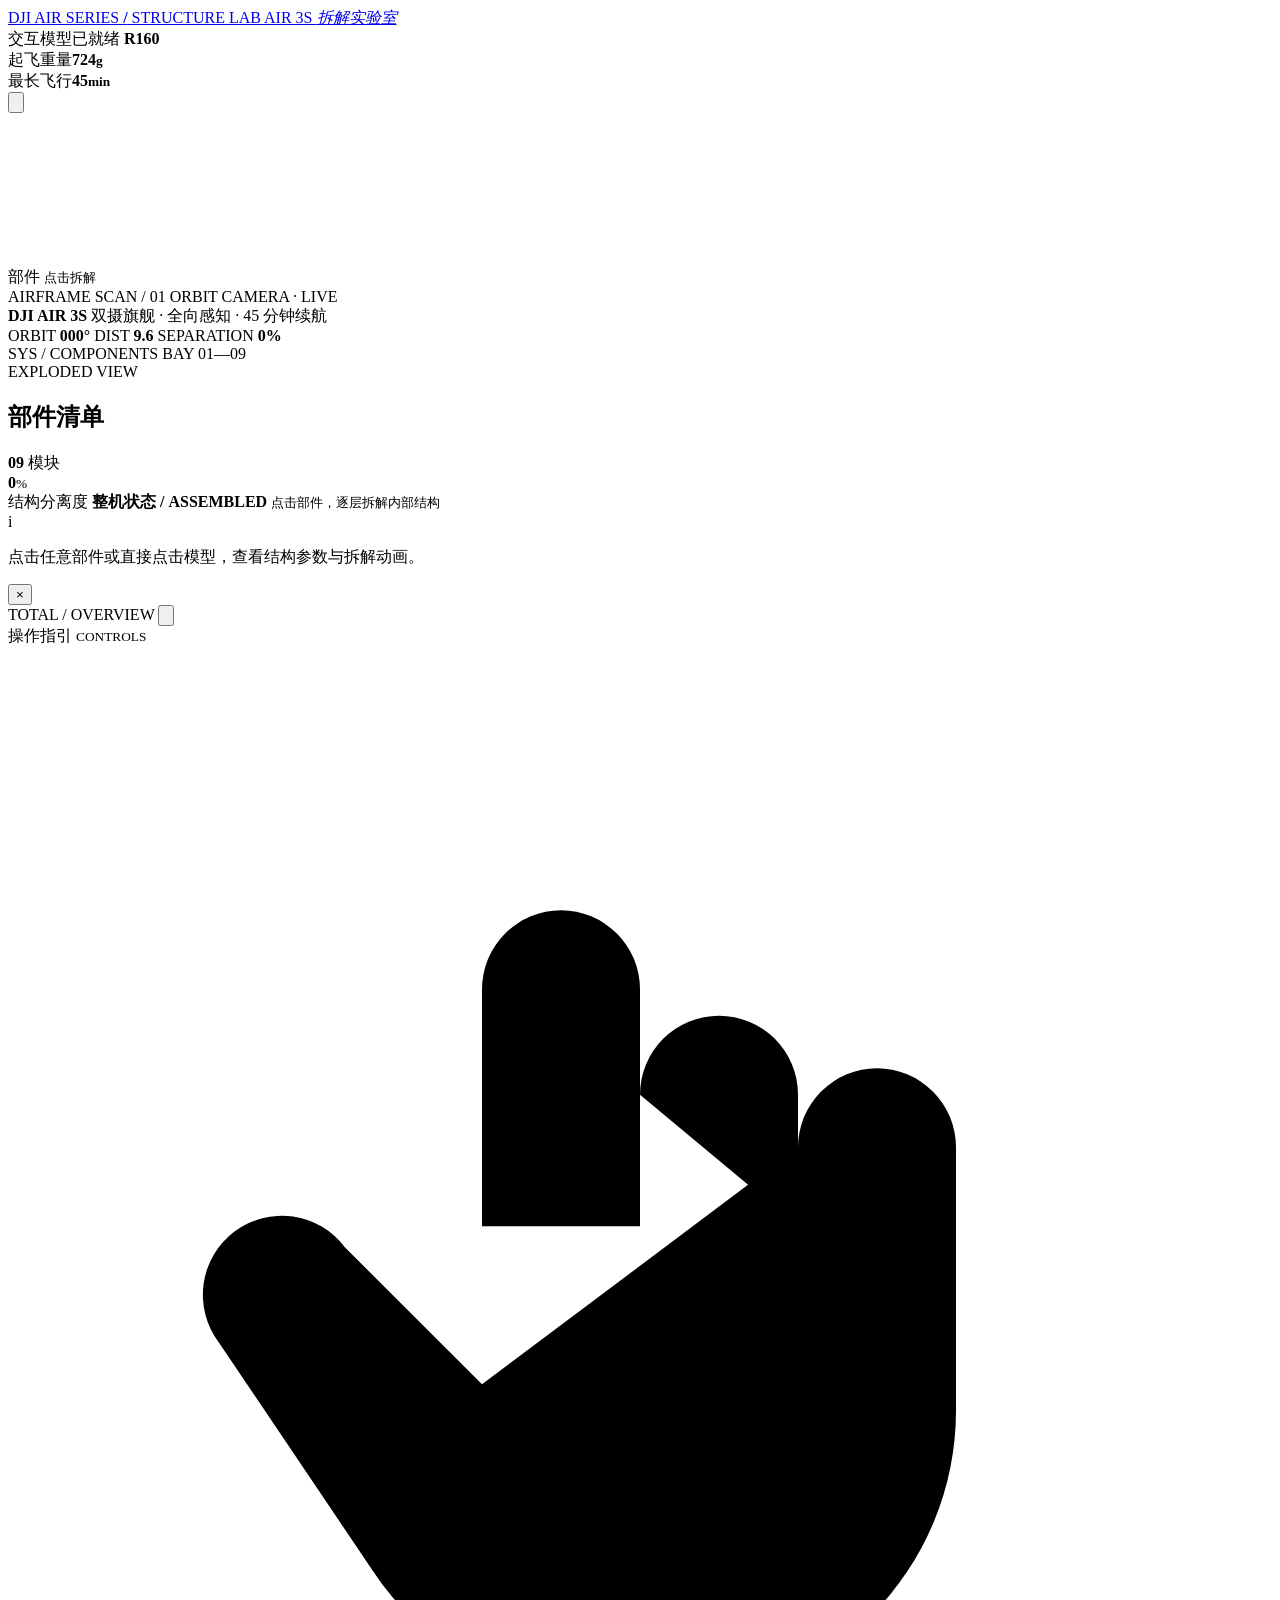
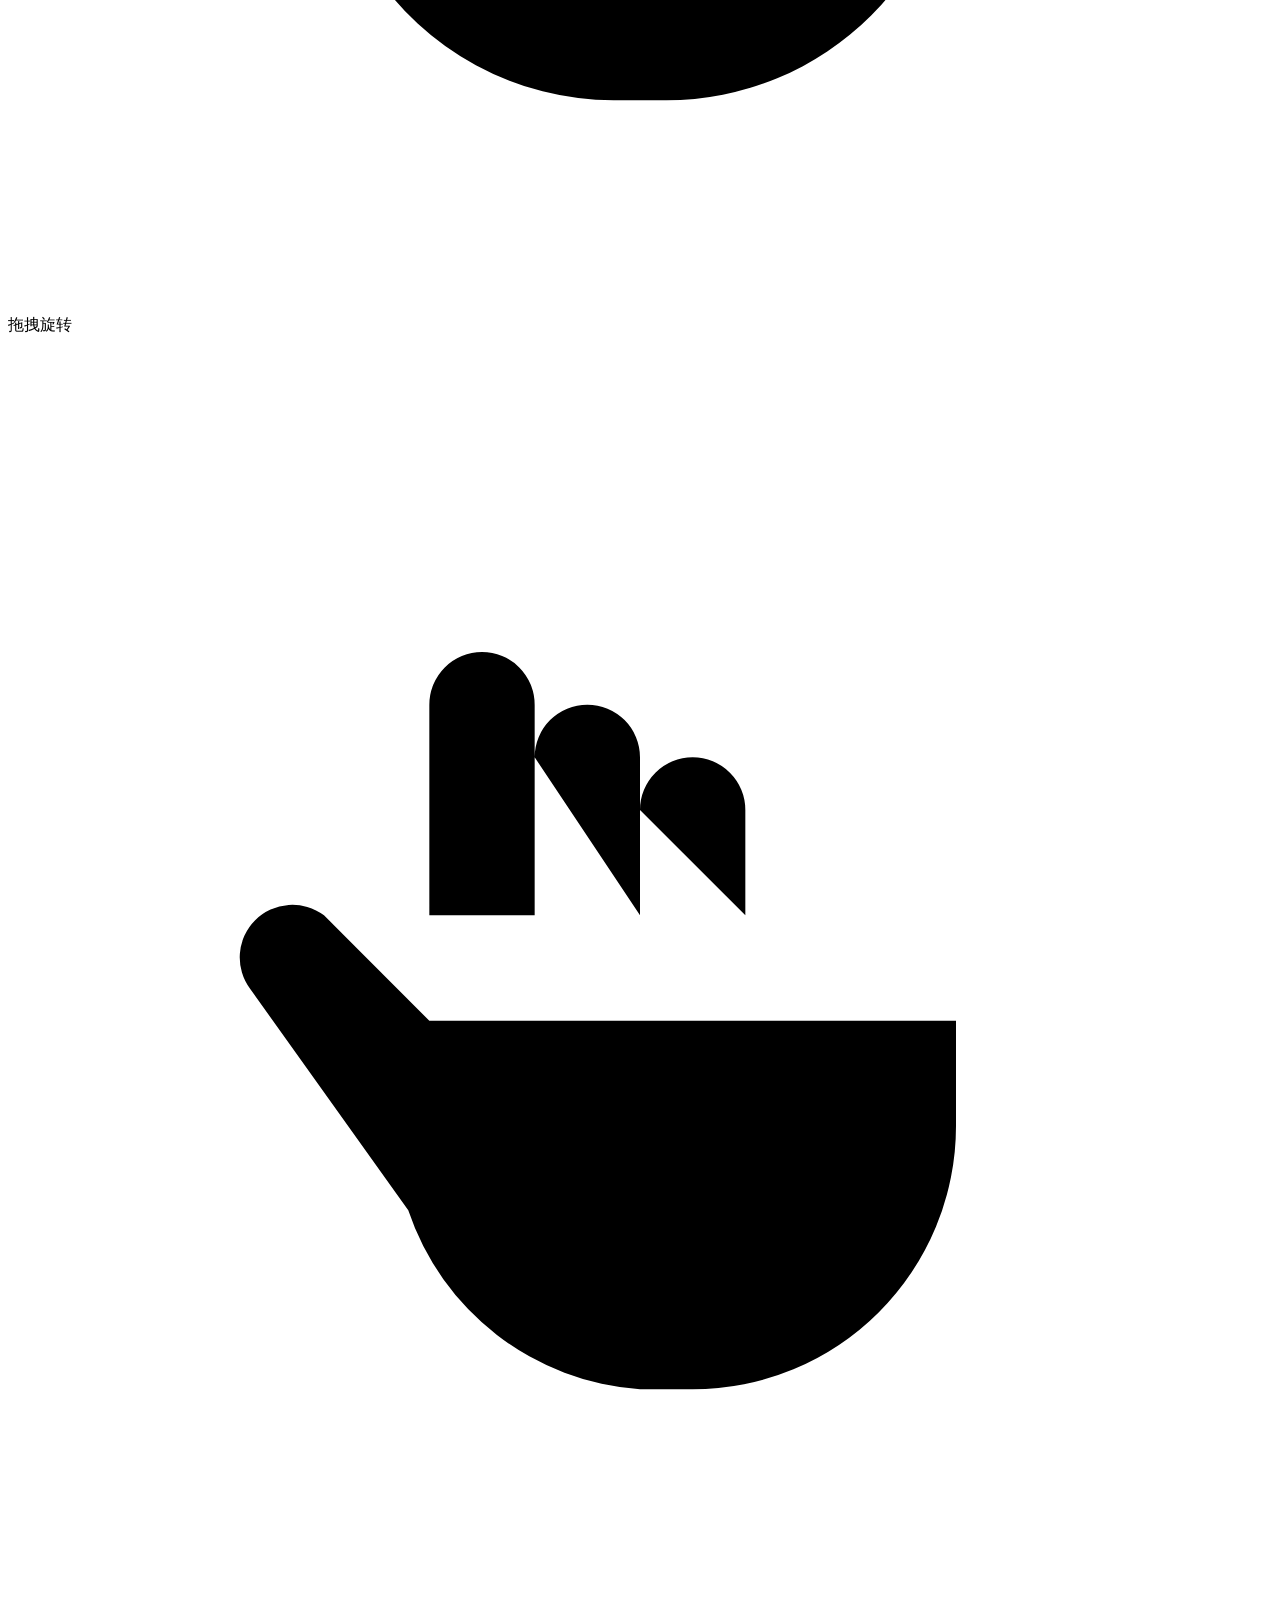
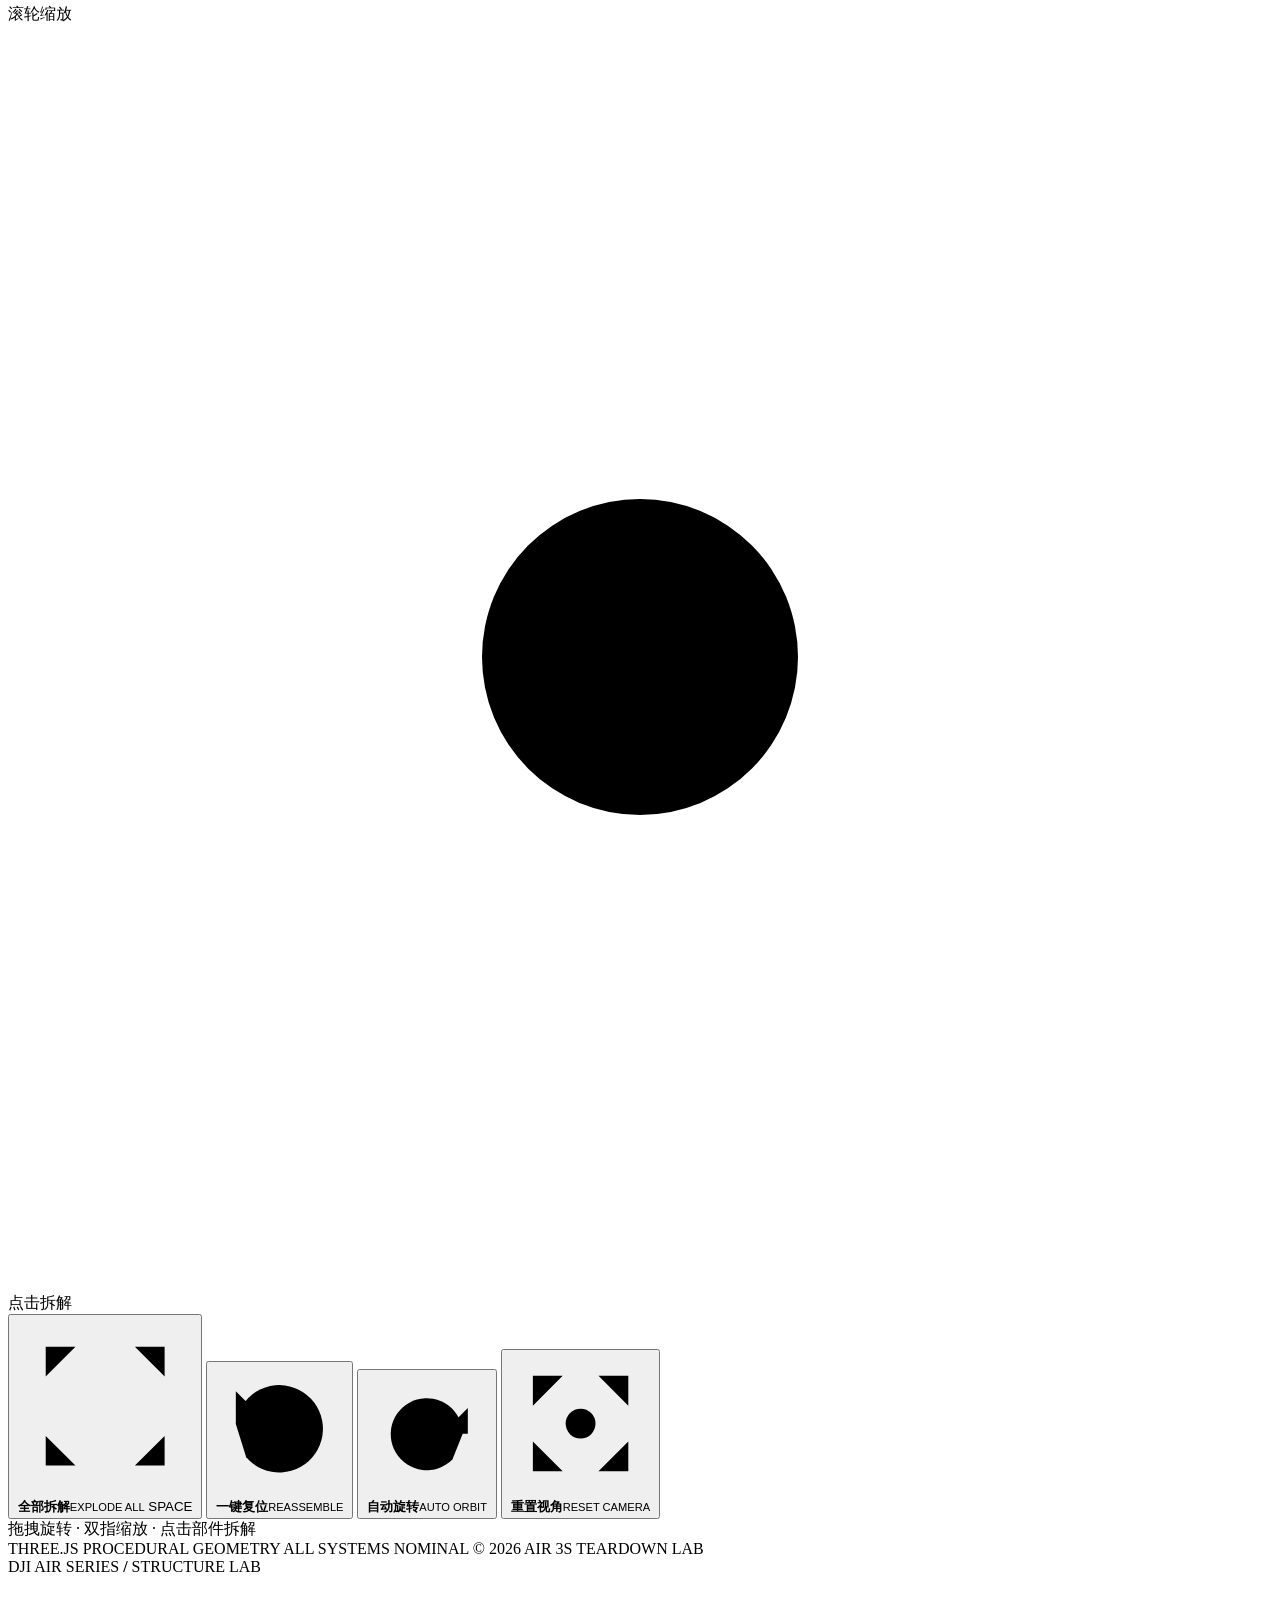
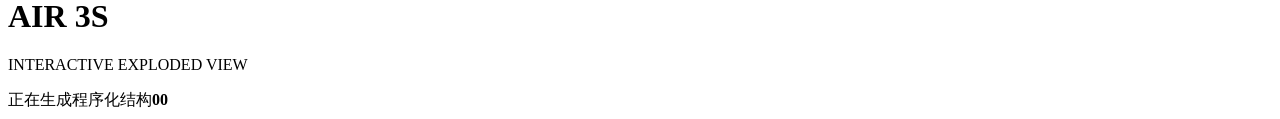
==== index.html @ e4a1490d "Add files via upload" ====
<!DOCTYPE html>
<html lang="zh-CN">
<head>
  <meta charset="UTF-8" />
  <meta name="viewport" content="width=device-width, initial-scale=1.0" />
  <meta name="theme-color" content="#04070b" />
  <meta name="description" content="DJI Air 3S 交互式 3D 结构拆解实验室 — 由 Three.js 与代码实时生成。" />
  <link rel="icon" href="data:image/svg+xml,%3Csvg xmlns='http://www.w3.org/2000/svg' viewBox='0 0 64 64'%3E%3Crect width='64' height='64' rx='14' fill='%23050a0e'/%3E%3Cg transform='skewX(-9) translate(12 12)'%3E%3Cpath d='M0 0h17v17L0 20Z' fill='%236fe7ff'/%3E%3Cpath d='M21 0h17v14L21 17Z' fill='%236fe7ff' opacity='.55'/%3E%3Cpath d='M0 24h17v14L0 40Z' fill='%236fe7ff' opacity='.55'/%3E%3Cpath d='M21 21h17v19H21Z' fill='%236fe7ff'/%3E%3C/g%3E%3C/svg%3E" />
  <title>DJI Air 3S — 3D 结构拆解实验室</title>
  <link rel="stylesheet" href="./styles.css" />
</head>
<body>
  <div class="ambient" aria-hidden="true">
    <div class="ambient-orb ambient-orb--cyan"></div>
    <div class="ambient-orb ambient-orb--amber"></div>
    <div class="ambient-grid"></div>
  </div>
  <div class="noise" aria-hidden="true"></div>
  <div class="vignette" aria-hidden="true"></div>

  <header class="topbar">
    <a class="brand" href="#" aria-label="DJI Air 3S 拆解实验室首页">
      <span class="brand-mark" aria-hidden="true">
        <i></i><i></i><i></i><i></i>
      </span>
      <span class="brand-copy">
        <span class="brand-kicker">DJI AIR SERIES <b>/</b> STRUCTURE LAB</span>
        <span class="brand-title">AIR 3S <em>拆解实验室</em></span>
      </span>
    </a>

    <div class="topbar-actions">
      <div class="system-readout">
        <span class="signal-bars" aria-hidden="true"><i></i><i></i><i></i><i></i></span>
        <span>交互模型已就绪</span>
        <b>R160</b>
      </div>
      <div class="top-spec"><span>起飞重量</span><b>724<small>g</small></b></div>
      <div class="top-spec"><span>最长飞行</span><b>45<small>min</small></b></div>
      <button class="icon-button mobile-only" id="inventoryToggle" type="button" aria-label="打开部件清单" aria-expanded="false">
        <svg viewBox="0 0 24 24" aria-hidden="true"><path d="M4 7h16M4 12h10M4 17h13"/></svg>
      </button>
    </div>
  </header>

  <main class="viewport" id="viewport">
    <div class="canvas-host" id="canvasHost" aria-label="DJI Air 3S 可交互三维模型"></div>
    <svg class="leader-layer" id="leaderLayer" aria-hidden="true"></svg>
    <div class="label-layer" id="labelLayer" aria-live="polite"></div>

    <div class="reticle" id="reticle" aria-hidden="true">
      <span class="reticle__ring"></span>
      <span class="reticle__ring reticle__ring--inner"></span>
      <i class="reticle__corner reticle__corner--tl"></i>
      <i class="reticle__corner reticle__corner--tr"></i>
      <i class="reticle__corner reticle__corner--bl"></i>
      <i class="reticle__corner reticle__corner--br"></i>
      <span class="reticle__core"></span>
    </div>

    <div class="hover-tag" id="hoverTag" aria-hidden="true">
      <span class="hover-tag__dot"></span>
      <span id="hoverTagName">部件</span>
      <small>点击拆解</small>
    </div>

    <div class="viewfinder" aria-hidden="true">
      <div class="vf-corner vf-corner--tl"></div>
      <div class="vf-corner vf-corner--tr"></div>
      <div class="vf-corner vf-corner--bl"></div>
      <div class="vf-corner vf-corner--br"></div>
      <div class="vf-axis vf-axis--x"></div>
      <div class="vf-axis vf-axis--y"></div>
      <div class="vf-center"><i></i></div>
      <span class="vf-label vf-label--top">AIRFRAME SCAN / 01</span>
      <span class="vf-label vf-label--bottom">ORBIT CAMERA · LIVE</span>
      <span class="vf-tick vf-tick--left"></span>
      <span class="vf-tick vf-tick--right"></span>
    </div>

    <div class="scene-caption">
      <span class="scene-caption__line"></span>
      <div>
        <b>DJI AIR 3S</b>
        <span>双摄旗舰 · 全向感知 · 45 分钟续航</span>
      </div>
    </div>

    <div class="telemetry" aria-hidden="true">
      <span>ORBIT <b id="orbitReadout">000°</b></span>
      <span>DIST <b id="zoomReadout">9.6</b></span>
      <span>SEPARATION <b id="separationReadout">0%</b></span>
    </div>
  </main>

  <aside class="glass-panel inventory-panel" id="inventoryPanel" aria-label="部件清单">
    <div class="panel-micro">
      <span>SYS / COMPONENTS</span>
      <span>BAY 01—09</span>
    </div>
    <div class="panel-heading">
      <div>
        <span class="eyebrow">EXPLODED VIEW</span>
        <h2>部件清单</h2>
      </div>
      <span class="count-chip"><b>09</b> 模块</span>
    </div>

    <div class="separation-meter">
      <div class="progress-ring" id="progressRing" style="--progress:0">
        <div class="progress-ring__inner">
          <b id="progressValue">0</b><small>%</small>
        </div>
      </div>
      <div class="separation-copy">
        <span>结构分离度</span>
        <b id="separationLabel">整机状态 / ASSEMBLED</b>
        <small>点击部件，逐层拆解内部结构</small>
      </div>
    </div>

    <div class="component-list" id="componentList" role="list"></div>

    <div class="panel-footnote">
      <span class="footnote-icon">i</span>
      <p>点击任意部件或直接点击模型，查看结构参数与拆解动画。</p>
    </div>
    <button class="icon-button panel-close mobile-only" id="inventoryClose" type="button" aria-label="关闭部件清单">×</button>
  </aside>

  <aside class="glass-panel detail-panel" id="detailPanel" aria-label="部件详情">
    <div class="detail-topline">
      <span id="detailIndex">TOTAL / OVERVIEW</span>
      <button class="icon-button" id="detailClose" type="button" aria-label="返回整机概览">
        <svg viewBox="0 0 24 24" aria-hidden="true"><path d="M6 6l12 12M18 6L6 18"/></svg>
      </button>
    </div>
    <div class="detail-content" id="detailContent"></div>
    <div class="detail-scanline" aria-hidden="true"></div>
  </aside>

  <section class="gesture-guide" aria-label="操作指引">
    <div class="gesture-guide__title">
      <span class="status-dot"></span>
      操作指引 <small>CONTROLS</small>
    </div>
    <div class="gesture-guide__row">
      <span class="gesture">
        <svg viewBox="0 0 24 24" aria-hidden="true"><path d="M9 11V6.5a1.5 1.5 0 013 0V11m0-2.5a1.5 1.5 0 013 0V11m0-1.5a1.5 1.5 0 013 0v5A5.5 5.5 0 0112.5 20h-1a5.5 5.5 0 01-4.6-2.5L4 13.2a1.5 1.5 0 012.4-1.8L9 14"/></svg>
        拖拽旋转
      </span>
      <span class="gesture">
        <svg viewBox="0 0 24 24" aria-hidden="true"><path d="M8 11V7a1 1 0 012 0v4m0-3a1 1 0 012 0v3m0-2a1 1 0 012 0v2m-6 2l-2-2a1 1 0 00-1.4 1.4l3 4.2A5 5 0 0012 20h1a5 5 0 005-5v-2"/></svg>
        滚轮缩放
      </span>
      <span class="gesture">
        <svg viewBox="0 0 24 24" aria-hidden="true"><circle cx="12" cy="12" r="3"/><path d="M12 3v3M12 18v3M3 12h3M18 12h3"/></svg>
        点击拆解
      </span>
    </div>
  </section>

  <div class="control-dock" role="toolbar" aria-label="三维模型控制">
    <button class="dock-button dock-button--primary" id="explodeAllBtn" type="button">
      <span class="dock-icon">
        <svg viewBox="0 0 24 24" aria-hidden="true"><path d="M8 4H4v4M16 4h4v4M8 20H4v-4M16 20h4v-4"/><path d="M9.5 9.5L5.5 5.5m13 0l-4 4m0 9l4 4m-13 0l4-4"/></svg>
      </span>
      <span class="dock-copy"><b>全部拆解</b><small>EXPLODE ALL</small></span>
      <span class="dock-key">SPACE</span>
    </button>
    <span class="dock-separator" aria-hidden="true"></span>
    <button class="dock-button" id="resetBtn" type="button">
      <span class="dock-icon">
        <svg viewBox="0 0 24 24" aria-hidden="true"><path d="M4 11a8 8 0 111.9 6.1"/><path d="M4 5v6h6"/></svg>
      </span>
      <span class="dock-copy"><b>一键复位</b><small>REASSEMBLE</small></span>
    </button>
    <button class="dock-button is-active" id="autoRotateBtn" type="button" aria-pressed="true">
      <span class="dock-icon">
        <svg viewBox="0 0 24 24" aria-hidden="true"><path d="M20 7v5h-5"/><path d="M19 12a7 7 0 10-2 5"/></svg>
      </span>
      <span class="dock-copy"><b>自动旋转</b><small>AUTO ORBIT</small></span>
      <span class="status-led" aria-hidden="true"></span>
    </button>
    <button class="dock-button" id="viewResetBtn" type="button">
      <span class="dock-icon">
        <svg viewBox="0 0 24 24" aria-hidden="true"><path d="M4 9V4h5M20 9V4h-5M4 15v5h5M20 15v5h-5"/><circle cx="12" cy="12" r="2.5"/></svg>
      </span>
      <span class="dock-copy"><b>重置视角</b><small>RESET CAMERA</small></span>
    </button>
  </div>

  <div class="touch-hint" aria-hidden="true">
    <span></span>拖拽旋转 · 双指缩放 · 点击部件拆解
  </div>

  <footer class="statusbar" aria-hidden="true">
    <span>THREE.JS PROCEDURAL GEOMETRY</span>
    <span class="statusbar__center"><i></i> ALL SYSTEMS NOMINAL</span>
    <span>© 2026 AIR 3S TEARDOWN LAB</span>
  </footer>

  <div class="intro" id="intro" aria-label="加载中">
    <div class="intro-grid" aria-hidden="true"></div>
    <div class="intro-core">
      <div class="intro-mark" aria-hidden="true"><i></i><i></i><i></i><i></i></div>
      <span class="intro-kicker">DJI AIR SERIES <b>/</b> STRUCTURE LAB</span>
      <h1>AIR 3S</h1>
      <p>INTERACTIVE EXPLODED VIEW</p>
      <div class="intro-track"><span id="introBar"></span></div>
      <div class="intro-meta"><span id="introStatus">正在生成程序化结构</span><b id="introPercent">00</b></div>
    </div>
    <div class="intro-corner intro-corner--tl"></div>
    <div class="intro-corner intro-corner--tr"></div>
    <div class="intro-corner intro-corner--bl"></div>
    <div class="intro-corner intro-corner--br"></div>
  </div>

  <noscript>
    <div class="noscript">请启用 JavaScript 以查看 DJI Air 3S 三维拆解实验室。</div>
  </noscript>

  <script src="./vendor/three.min.js"></script>
  <script src="./app.js"></script>
</body>
</html>
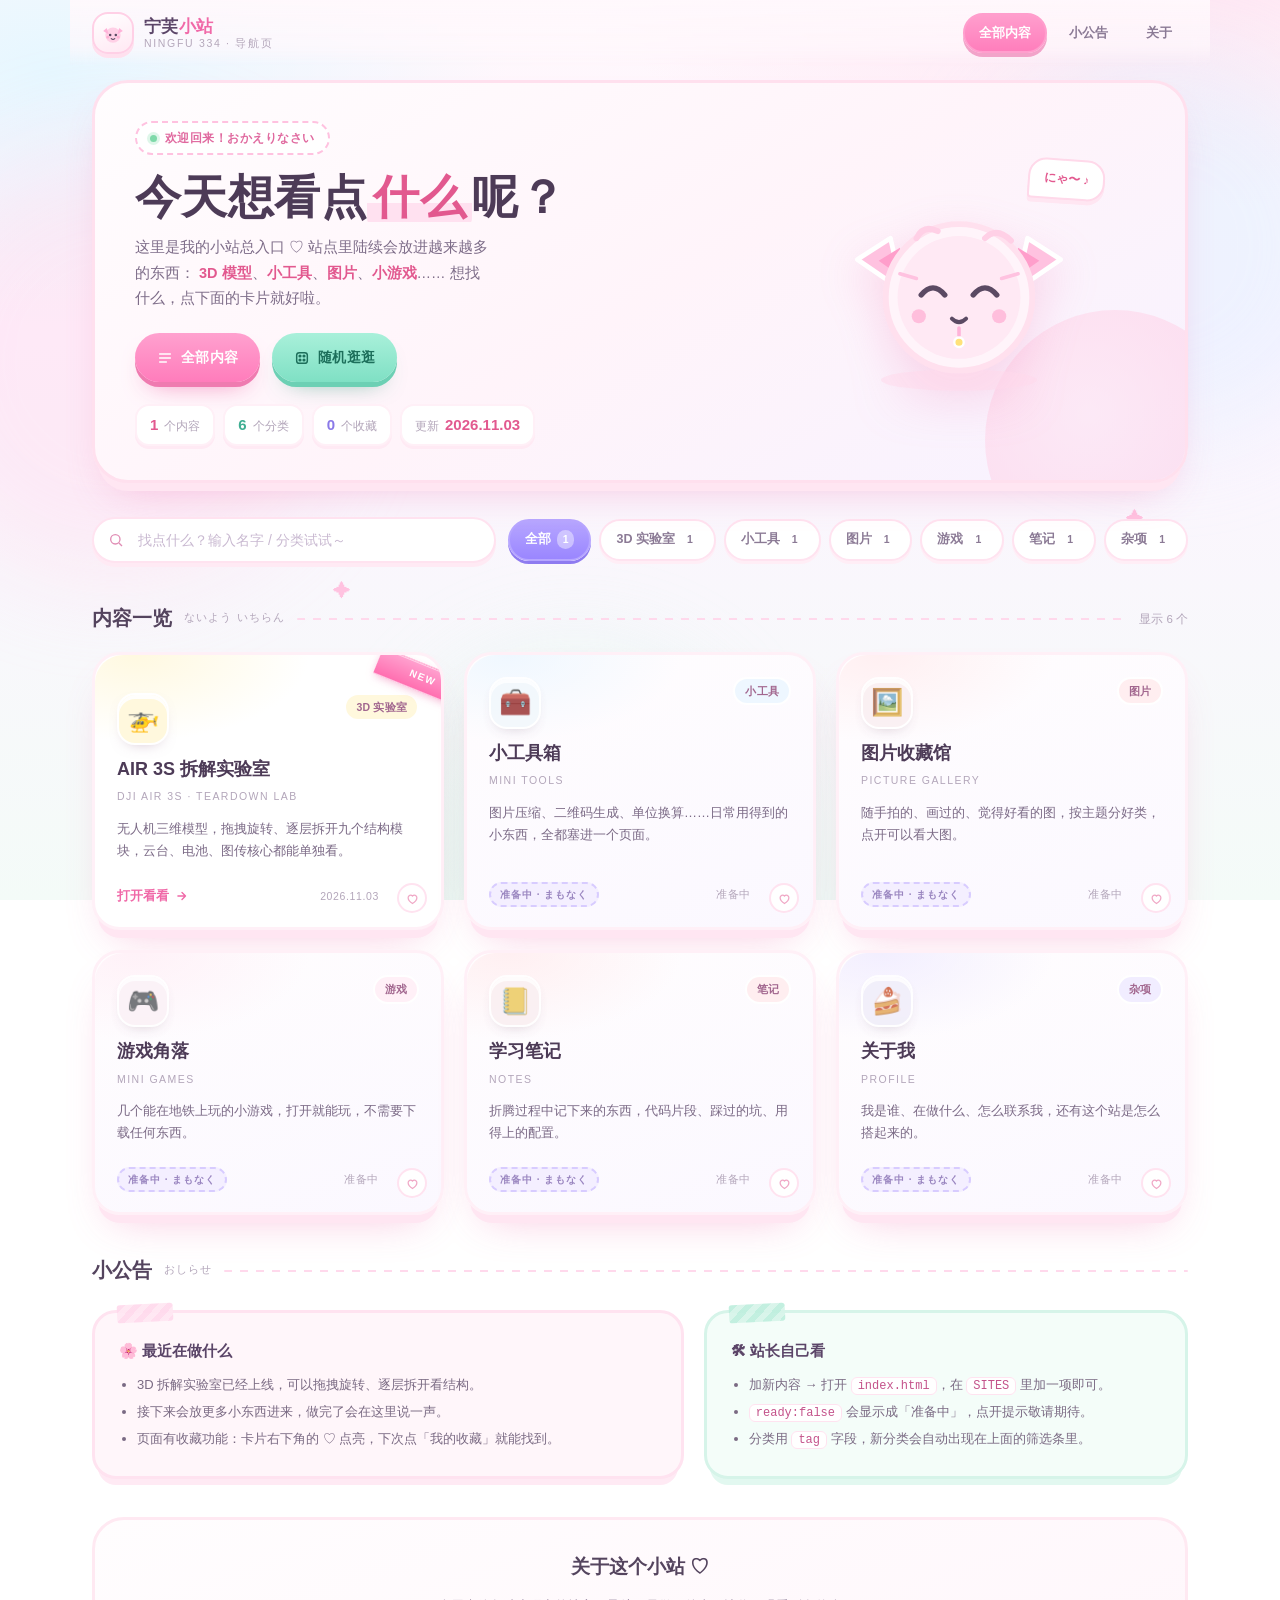
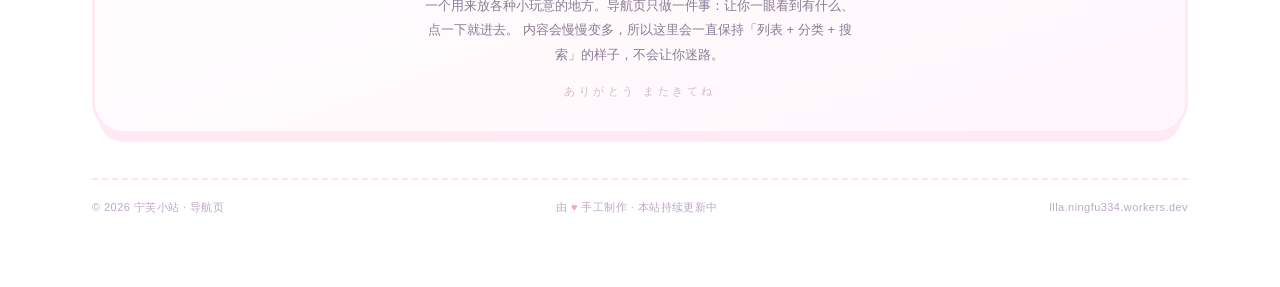
==== commit 07c06f05: "Add files via upload" ====
--- a/index.html
+++ b/index.html
@@ -1,226 +1,881 @@
 <!DOCTYPE html>
 <html lang="zh-CN">
 <head>
-  <meta charset="UTF-8" />
-  <meta name="viewport" content="width=device-width, initial-scale=1.0" />
-  <meta name="theme-color" content="#04070b" />
-  <meta name="description" content="DJI Air 3S 交互式 3D 结构拆解实验室 — 由 Three.js 与代码实时生成。" />
-  <link rel="icon" href="data:image/svg+xml,%3Csvg xmlns='http://www.w3.org/2000/svg' viewBox='0 0 64 64'%3E%3Crect width='64' height='64' rx='14' fill='%23050a0e'/%3E%3Cg transform='skewX(-9) translate(12 12)'%3E%3Cpath d='M0 0h17v17L0 20Z' fill='%236fe7ff'/%3E%3Cpath d='M21 0h17v14L21 17Z' fill='%236fe7ff' opacity='.55'/%3E%3Cpath d='M0 24h17v14L0 40Z' fill='%236fe7ff' opacity='.55'/%3E%3Cpath d='M21 21h17v19H21Z' fill='%236fe7ff'/%3E%3C/g%3E%3C/svg%3E" />
-  <title>DJI Air 3S — 3D 结构拆解实验室</title>
-  <link rel="stylesheet" href="./styles.css" />
+<meta charset="UTF-8" />
+<meta name="viewport" content="width=device-width, initial-scale=1.0" />
+<meta name="theme-color" content="#fff4f9" />
+<meta name="description" content="宁芙小站 · 导航页 — 这里放着站里所有好玩的东西，点一下就能进去。" />
+<link rel="icon" href="data:image/svg+xml,%3Csvg xmlns='http://www.w3.org/2000/svg' viewBox='0 0 64 64'%3E%3Crect width='64' height='64' rx='16' fill='%23fff0f7'/%3E%3Ccircle cx='32' cy='36' r='16' fill='%23ffd0e6'/%3E%3Cpath d='M18 22l4 12-10-6z' fill='%23ffb3d9'/%3E%3Cpath d='M46 22l-4 12 10-6z' fill='%23ffb3d9'/%3E%3Ccircle cx='26' cy='36' r='2.6' fill='%235b4a63'/%3E%3Ccircle cx='38' cy='36' r='2.6' fill='%235b4a63'/%3E%3Cpath d='M28 43q4 3 8 0' stroke='%235b4a63' stroke-width='2' fill='none' stroke-linecap='round'/%3E%3Ccircle cx='20' cy='41' r='3' fill='%23ff9ecb' opacity='.7'/%3E%3Ccircle cx='44' cy='41' r='3' fill='%23ff9ecb' opacity='.7'/%3E%3C/svg%3E" />
+<title>宁芙小站 · 导航页 ♡</title>
+<style>
+/* =========================================================
+   宁芙小站 · 导航页
+   日系动漫可爱风（pastel sakura）
+   ========================================================= */
+:root{
+  --pink:#ff8ec4;
+  --pink-deep:#f069a8;
+  --pink-soft:#ffd0e6;
+  --pink-pale:#fff0f7;
+  --mint:#7fe0c4;
+  --mint-pale:#e8fbf5;
+  --lav:#b9a8ff;
+  --lav-pale:#f1edff;
+  --lemon:#ffe27a;
+  --lemon-pale:#fff8dd;
+  --sky:#a9d8ff;
+  --sky-pale:#eaf5ff;
+  --cream:#fffaf4;
+  --ink:#54445e;
+  --ink-soft:#8b7a95;
+  --ink-faint:#b3a6ba;
+  --white:#fff;
+  --line:#ffe3f0;
+  --radius:28px;
+  --round:"M PLUS Rounded 1c","Hiragino Maru Gothic ProN","Yu Gothic UI","Meiryo","PingFang SC","Microsoft YaHei UI",sans-serif;
+  --pop:"Comic Sans MS","Yu Gothic UI","Meiryo","PingFang SC",sans-serif;
+  --ease:cubic-bezier(.34,1.56,.64,1);
+  --shadow-card:0 14px 0 -6px #ffe6f2,0 22px 44px -22px rgba(240,105,168,.45);
+}
+*,*::before,*::after{box-sizing:border-box}
+html{scroll-behavior:smooth;-webkit-text-size-adjust:100%}
+body{
+  margin:0;min-height:100dvh;color:var(--ink);font-family:var(--round);font-size:15px;line-height:1.75;
+  background:
+    radial-gradient(900px 460px at 88% -8%,#ffe1f0 0%,transparent 62%),
+    radial-gradient(760px 420px at 4% 8%,#e6f7ff 0%,transparent 60%),
+    radial-gradient(820px 520px at 50% 108%,#e8fbf5 0%,transparent 64%),
+    linear-gradient(180deg,#fff8fc 0%,#fdf4ff 38%,#f4fbf8 100%);
+  background-attachment:fixed;
+  overflow-x:hidden;
+}
+a{color:inherit;text-decoration:none}
+button{font:inherit;color:inherit;cursor:pointer}
+::selection{background:#ffd0e6;color:#7a3f61}
+
+/* ---------- 装饰层 ---------- */
+.deco{position:fixed;inset:0;pointer-events:none;z-index:0;overflow:hidden}
+.blob{position:absolute;border-radius:50%;filter:blur(50px);opacity:.42}
+.blob--1{width:34vw;height:34vw;left:-8vw;top:16vh;background:#ffd9ec}
+.blob--2{width:30vw;height:30vw;right:-6vw;top:6vh;background:#d9efff}
+.blob--3{width:26vw;height:26vw;left:32vw;bottom:-10vh;background:#d9f7ec}
+.petal{
+  position:absolute;top:-8vh;width:16px;height:16px;
+  background:linear-gradient(140deg,#ffd0e6,#ffa8d2);
+  border-radius:52% 4% 52% 4%;
+  opacity:.85;
+  animation:fall linear infinite;
+  box-shadow:0 0 8px rgba(255,168,210,.5);
+}
+@keyframes fall{
+  0%{transform:translate3d(0,-10vh,0) rotate(0deg)}
+  100%{transform:translate3d(6vw,112vh,0) rotate(420deg)}
+}
+.sparkle{position:absolute;color:#ffc2e0;font-size:18px;animation:twinkle 3.4s ease-in-out infinite}
+@keyframes twinkle{0%,100%{opacity:.25;transform:scale(.8)}50%{opacity:1;transform:scale(1.15)}}
+
+/* ---------- 布局 ---------- */
+.wrap{position:relative;z-index:2;max-width:1140px;margin:0 auto;padding:0 22px 70px}
+
+/* ---------- 顶栏 ---------- */
+.nav{
+  position:sticky;top:0;z-index:30;display:flex;align-items:center;gap:14px;justify-content:space-between;
+  padding:12px 22px;margin:0 -22px 8px;
+  background:linear-gradient(180deg,rgba(255,248,252,.94),rgba(255,248,252,.68) 70%,rgba(255,248,252,0));
+  backdrop-filter:blur(10px);
+}
+.brand{display:flex;align-items:center;gap:10px;min-width:0}
+.brand-avatar{
+  width:42px;height:42px;border-radius:16px;display:grid;place-items:center;flex:none;
+  background:linear-gradient(160deg,#fff,#ffe8f3);
+  border:2px solid #ffd0e6;box-shadow:0 4px 0 #ffe0ee;
+}
+.brand-avatar svg{width:28px;height:28px}
+.brand-text{display:flex;flex-direction:column;line-height:1.15;min-width:0}
+.brand-name{font-family:var(--pop);font-weight:800;font-size:17px;letter-spacing:.02em;color:#5b4568;white-space:nowrap}
+.brand-name b{color:var(--pink-deep)}
+.brand-sub{font-size:10.5px;color:var(--ink-faint);letter-spacing:.16em;white-space:nowrap}
+
+.nav-links{display:flex;align-items:center;gap:6px}
+.nav-link{
+  padding:7px 14px;border-radius:999px;border:2px solid transparent;
+  font-family:var(--pop);font-weight:700;font-size:13px;color:#8b7a95;transition:.22s var(--ease);
+}
+.nav-link:hover{color:var(--pink-deep);background:#fff;border-color:#ffe3f0;transform:translateY(-1px)}
+.nav-link.is-on{color:#fff;background:linear-gradient(180deg,#ff9ecd,#ff7ebc);border-color:#ff9ecd;box-shadow:0 4px 0 #f2a3c9}
+
+/* ---------- 主视觉 ---------- */
+.hero{
+  position:relative;margin-top:14px;padding:38px 40px 34px;border-radius:36px;
+  background:linear-gradient(150deg,#fffdfe,#fff4fa 52%,#f7f2ff);
+  border:3px solid #ffe0ee;box-shadow:var(--shadow-card);
+  display:grid;grid-template-columns:1.25fr .75fr;gap:20px;align-items:center;overflow:hidden;
+}
+.hero::after{
+  content:"";position:absolute;right:-60px;bottom:-90px;width:260px;height:260px;border-radius:50%;z-index:0;
+  background:radial-gradient(circle at 40% 40%,#ffe1f0,#ffd0e6 60%,transparent 72%);opacity:.55;
+}
+.hero > *{position:relative;z-index:1}
+.hero-tag{
+  display:inline-flex;align-items:center;gap:8px;padding:5px 13px;border-radius:999px;
+  background:#fff;border:2px dashed #ffc2e0;color:#e0699f;
+  font-family:var(--pop);font-weight:700;font-size:11.5px;letter-spacing:.04em;
+}
+.hero-tag i{width:7px;height:7px;border-radius:50%;background:#7ed9a9;box-shadow:0 0 0 3px rgba(126,217,169,.25);animation:breath 2.4s ease-in-out infinite}
+@keyframes breath{50%{transform:scale(.7);opacity:.6}}
+.hero h1{
+  margin:14px 0 10px;font-family:var(--pop);font-weight:800;font-size:clamp(30px,4.6vw,46px);line-height:1.22;letter-spacing:.01em;
+  color:#4d3b57;
+}
+.hero h1 .hl{
+  position:relative;display:inline-block;padding:0 6px;color:#e2598f;
+  background-image:linear-gradient(0deg,#ffe1f0,#ffe1f0);
+  background-repeat:no-repeat;background-size:100% 34%;background-position:0 92%;
+  border-radius:6px;
+}
+.hero-lead{margin:0;color:#7e6d89;font-size:14.5px;max-width:44ch}
+.hero-lead b{color:#e2598f}
+.hero-actions{display:flex;flex-wrap:wrap;gap:12px;margin-top:22px}
+.btn{
+  display:inline-flex;align-items:center;gap:8px;padding:12px 22px;border-radius:999px;border:0;
+  font-family:var(--pop);font-weight:800;font-size:14px;letter-spacing:.02em;
+  transition:transform .2s var(--ease),box-shadow .2s,filter .2s;
+}
+.btn--pink{
+  color:#fff;background:linear-gradient(180deg,#ffa1cf,#ff7cbb);
+  box-shadow:0 5px 0 #ef7bb0,0 14px 26px -14px rgba(240,105,168,.9);
+}
+.btn--pink:hover{transform:translateY(-2px);box-shadow:0 7px 0 #ef7bb0,0 18px 30px -14px rgba(240,105,168,.9);filter:saturate(1.08)}
+.btn--ghost{
+  color:#8b6b86;background:#fff;border:2px solid #ffd9ea;box-shadow:0 4px 0 #ffe6f2;
+}
+.btn--ghost:hover{transform:translateY(-2px);color:var(--pink-deep);border-color:#ffc2e0}
+.btn--mint{
+  color:#1d6f5b;background:linear-gradient(180deg,#a9f0da,#7fe0c4);box-shadow:0 5px 0 #6cd0b4,0 14px 24px -16px rgba(45,150,120,.8);
+}
+.btn--mint:hover{transform:translateY(-2px)}
+
+.hero-stats{display:flex;flex-wrap:wrap;gap:8px;margin-top:22px}
+.stat{
+  display:inline-flex;align-items:baseline;gap:6px;padding:6px 13px;border-radius:14px;
+  background:#fff;border:2px solid #fff0f7;box-shadow:0 3px 0 #ffeaf4;
+  font-size:11.5px;color:var(--ink-faint);
+}
+.stat b{font-family:var(--pop);font-size:15px;color:#e2598f;font-weight:800}
+.stat--mint b{color:#3fae92}
+.stat--lav b{color:#8a79e8}
+
+/* 吉祥物 */
+.mascot{position:relative;display:grid;place-items:center;justify-self:center;z-index:1}
+.mascot svg{width:min(260px,38vw);height:auto;filter:drop-shadow(0 16px 22px rgba(240,105,168,.22));animation:bob 3.6s ease-in-out infinite}
+@keyframes bob{50%{transform:translateY(-9px) rotate(1.2deg)}}
+.mascot-bubble{
+  position:absolute;top:-6px;right:-16px;padding:8px 14px;border-radius:18px 18px 18px 4px;
+  background:#fff;border:2px solid #ffd9ea;box-shadow:0 4px 0 #ffe6f2;
+  font-family:var(--pop);font-weight:800;font-size:12px;color:#e2598f;white-space:nowrap;
+  transform:rotate(4deg);
+}
+
+/* ---------- 工具条：搜索 + 分类 ---------- */
+.toolbar{margin-top:34px;display:flex;flex-wrap:wrap;gap:12px;align-items:center;justify-content:space-between}
+.search{
+  position:relative;flex:1 1 280px;max-width:420px;
+}
+.search input{
+  width:100%;padding:13px 18px 13px 44px;border-radius:999px;border:2px solid #ffe3f0;background:#fff;
+  font-family:var(--round);font-size:14px;color:var(--ink);outline:none;
+  box-shadow:0 4px 0 #ffeaf4;transition:.22s;
+}
+.search input::placeholder{color:#c9b9d1}
+.search input::-webkit-search-cancel-button{display:none}
+.search input:focus{border-color:#ffb3d9;box-shadow:0 4px 0 #ffd9ec,0 0 0 4px rgba(255,179,217,.22)}
+.search svg{position:absolute;left:16px;top:50%;transform:translateY(-50%);width:16px;height:16px;stroke:#e08cb4;fill:none;stroke-width:2}
+.search-clear{
+  position:absolute;right:10px;top:50%;transform:translateY(-50%);width:22px;height:22px;border-radius:50%;
+  border:0;background:#ffe6f2;color:#d17fa8;font-size:13px;line-height:1;display:none;place-items:center;
+}
+.search.is-filled .search-clear{display:grid}
+
+.tabs{display:flex;flex-wrap:wrap;gap:8px}
+.tab{
+  padding:8px 15px;border-radius:999px;border:2px solid #ffe3f0;background:#fff;color:#8b7a95;
+  font-family:var(--pop);font-weight:700;font-size:12.5px;transition:.2s var(--ease);
+  box-shadow:0 3px 0 #ffeef6;
+}
+.tab:hover{transform:translateY(-2px);color:var(--pink-deep);border-color:#ffcbe4}
+.tab.is-on{
+  color:#fff;background:linear-gradient(180deg,#b6a6ff,#9a86ff);border-color:#b6a6ff;
+  box-shadow:0 3px 0 #8e7bf0;
+}
+.tab .tab-count{
+  display:inline-block;margin-left:6px;padding:0 6px;border-radius:999px;background:rgba(255,255,255,.35);
+  font-size:10.5px;
+}
+.tab.is-on .tab-count{background:rgba(255,255,255,.42)}
+
+/* ---------- 区块标题 ---------- */
+.section{margin-top:38px}
+.section-head{display:flex;align-items:center;gap:12px;margin-bottom:16px;flex-wrap:wrap}
+.section-head h2{margin:0;font-family:var(--pop);font-weight:800;font-size:20px;color:#54445e}
+.section-head .jp{font-size:11px;color:var(--ink-faint);letter-spacing:.1em;padding-bottom:2px}
+.section-head .rule{flex:1;height:2px;border-radius:2px;background:repeating-linear-gradient(90deg,#ffd9ec 0 8px,transparent 8px 16px)}
+.section-note{font-size:11.5px;color:var(--ink-faint)}
+
+/* ---------- 内容卡片 ---------- */
+.grid{display:grid;grid-template-columns:repeat(auto-fill,minmax(266px,1fr));gap:20px}
+.card{
+  position:relative;display:flex;flex-direction:column;gap:10px;padding:22px 22px 20px;border-radius:var(--radius);
+  background:#fff;border:3px solid #fff0f7;box-shadow:var(--shadow-card);
+  transition:transform .28s var(--ease),box-shadow .28s,border-color .28s;
+  overflow:hidden;
+}
+.card::before{
+  content:"";position:absolute;inset:0;border-radius:inherit;pointer-events:none;
+  background:radial-gradient(240px 120px at 12% 0%,var(--tint,#fff0f7),transparent 72%);opacity:.9;
+}
+.card:hover{transform:translateY(-7px) rotate(-.7deg);border-color:#ffd9ec;box-shadow:0 18px 0 -6px #ffe0ee,0 30px 50px -24px rgba(240,105,168,.55)}
+.card-emoji{
+  position:relative;width:52px;height:52px;border-radius:18px;display:grid;place-items:center;font-size:26px;
+  background:var(--tint,#fff0f7);border:2px solid #fff;box-shadow:0 4px 0 rgba(255,255,255,.9) inset,0 6px 14px -8px rgba(160,120,150,.5);
+}
+.card-top{display:flex;align-items:flex-start;justify-content:space-between;gap:10px}
+.card-tag{
+  padding:3px 10px;border-radius:999px;font-family:var(--pop);font-weight:700;font-size:10.5px;letter-spacing:.02em;
+  background:var(--tint,#fff0f7);color:#a2678f;border:2px solid #fff;
+}
+.card h3{margin:2px 0 0;font-family:var(--pop);font-weight:800;font-size:18px;color:#4d3b57;line-height:1.35}
+.card .en{font-size:10.5px;letter-spacing:.14em;color:var(--ink-faint);text-transform:uppercase;margin-top:-4px}
+.card p{margin:2px 0 0;font-size:13px;color:#7b6a86;line-height:1.72}
+.card-foot{display:flex;align-items:center;justify-content:space-between;gap:10px;margin-top:auto;padding-top:12px;padding-right:40px}
+.card-go{
+  display:inline-flex;align-items:center;gap:6px;font-family:var(--pop);font-weight:800;font-size:13px;color:var(--pink-deep);
+  transition:gap .2s var(--ease);
+}
+.card:hover .card-go{gap:11px}
+.card-go svg{width:14px;height:14px;stroke:currentColor;fill:none;stroke-width:2.4;stroke-linecap:round;stroke-linejoin:round}
+.card-date{font-size:10.5px;color:var(--ink-faint);letter-spacing:.06em}
+
+.fav{
+  position:absolute;right:14px;bottom:14px;width:30px;height:30px;border-radius:50%;border:2px solid #ffe3f0;background:#fff;
+  display:grid;place-items:center;transition:.2s var(--ease);z-index:2;
+}
+.fav svg{width:15px;height:15px;stroke:#f0a8c6;fill:none;stroke-width:2}
+.fav:hover{transform:scale(1.12);border-color:#ffc2e0}
+.fav[aria-pressed="true"]{background:#fff0f7;border-color:#ffb3d9}
+.fav[aria-pressed="true"] svg{fill:#ff7cbb;stroke:#ff7cbb}
+.fav[aria-pressed="true"]{animation:pop .4s var(--ease)}
+@keyframes pop{40%{transform:scale(1.28)}}
+
+/* 角标贴纸（贴在卡片右上角，卡片顶部留出一条空带） */
+.card.has-badge{padding-top:38px}
+.sticker{
+  position:absolute;top:9px;right:-30px;transform:rotate(22deg);z-index:2;
+  padding:4px 34px;font-family:var(--pop);font-weight:800;font-size:10px;letter-spacing:.14em;color:#fff;
+  background:linear-gradient(180deg,#ffa1cf,#ff6fb0);
+  box-shadow:0 3px 8px -2px rgba(239,123,176,.55),inset 0 1px 0 rgba(255,255,255,.5);
+  border-top:1px solid rgba(255,255,255,.6);border-bottom:1px solid rgba(255,255,255,.35);
+}
+.sticker--mint{background:linear-gradient(180deg,#9aecd2,#5fd6b4)}
+.sticker--lav{background:linear-gradient(180deg,#c3b4ff,#9d89ff)}
+.sticker--lemon{background:linear-gradient(180deg,#ffe89b,#ffd75e);color:#8a6a1f}
+
+/* 准备中 */
+.card--soon{background:linear-gradient(160deg,#fffdfe,#fbf8ff)}
+.card--soon .card-emoji{filter:grayscale(.35);opacity:.85}
+.card--soon .card-go{color:#b9a6c6}
+.card--soon:hover{transform:translateY(-4px) rotate(0)}
+.ribbon-soon{
+  font-family:var(--pop);font-weight:800;font-size:10px;letter-spacing:.1em;color:#9a86c0;
+  padding:2px 9px;border-radius:999px;background:#f4efff;border:2px dashed #d8ccff;
+}
+
+.empty{
+  grid-column:1/-1;text-align:center;padding:44px 22px;border-radius:var(--radius);
+  background:#fff;border:3px dashed #ffe3f0;color:var(--ink-faint);font-size:13.5px;
+}
+.empty span{display:block;font-size:30px;margin-bottom:8px}
+.empty b{color:#e2598f;font-family:var(--pop)}
+
+/* ---------- 便签 / 公告 ---------- */
+.notes{display:grid;grid-template-columns:1.1fr .9fr;gap:20px;margin-top:22px}
+.note{
+  position:relative;padding:24px 24px 22px;border-radius:24px;font-size:13px;line-height:1.85;color:#7a6a83;
+}
+.note--pink{background:#fff6fa;border:3px solid #ffe3f0;box-shadow:0 12px 0 -6px #ffeaf4}
+.note--mint{background:#f4fdf9;border:3px solid #d6f4e9;box-shadow:0 12px 0 -6px #e2f8f0}
+.note::before{
+  content:"";position:absolute;top:-9px;left:22px;width:56px;height:18px;border-radius:3px;
+  background:repeating-linear-gradient(135deg,#ffd9ec 0 6px,#ffe6f2 6px 12px);opacity:.9;transform:rotate(-3deg);
+}
+.note--mint::before{background:repeating-linear-gradient(135deg,#bdeedd 0 6px,#d6f4e9 6px 12px)}
+.note h3{margin:0 0 8px;font-family:var(--pop);font-weight:800;font-size:15px;color:#5b4568;display:flex;align-items:center;gap:8px}
+.note ul{margin:0;padding-left:18px}
+.note li{margin:3px 0}
+.note code{
+  font-family:"Cascadia Mono","Consolas",monospace;font-size:12px;background:#fff;border:1px solid #ffe3f0;
+  border-radius:6px;padding:1px 6px;color:#c4538b;
+}
+
+/* ---------- 关于 ---------- */
+.about{
+  margin-top:38px;padding:30px 32px;border-radius:32px;text-align:center;
+  background:linear-gradient(160deg,#fffdfe,#fff6fb);border:3px solid #ffe9f2;box-shadow:0 14px 0 -6px #ffeaf4;
+}
+.about h2{margin:0 0 10px;font-family:var(--pop);font-weight:800;font-size:19px;color:#54445e}
+.about p{margin:0 auto;max-width:60ch;font-size:13px;color:#8b7a95;line-height:1.9}
+.about .kana{display:block;margin-top:14px;font-size:11px;letter-spacing:.32em;color:#d7b8cf}
+
+/* ---------- 页脚 ---------- */
+.foot{
+  margin-top:44px;padding-top:18px;border-top:2px dashed #ffe3f0;
+  display:flex;flex-wrap:wrap;gap:10px;align-items:center;justify-content:space-between;
+  font-size:11px;color:#bda8c6;letter-spacing:.04em;
+}
+.foot-heart{color:#ff9ecd;animation:beat 1.8s ease-in-out infinite;display:inline-block}
+@keyframes beat{0%,100%{transform:scale(1)}18%{transform:scale(1.22)}36%{transform:scale(1)}54%{transform:scale(1.14)}}
+
+/* ---------- toast ---------- */
+.toast{
+  position:fixed;left:50%;bottom:30px;z-index:90;transform:translate(-50%,22px);opacity:0;pointer-events:none;
+  padding:12px 22px;border-radius:999px;background:#fff;border:3px solid #ffd9ec;
+  box-shadow:0 10px 0 -4px #ffe6f2,0 18px 30px -18px rgba(240,105,168,.7);
+  font-family:var(--pop);font-weight:800;font-size:13px;color:#e2598f;
+  transition:transform .3s var(--ease),opacity .3s;
+}
+.toast[data-show="true"]{transform:translate(-50%,0);opacity:1}
+
+/* ---------- 入场 ---------- */
+.js .reveal{opacity:0;transform:translateY(18px) scale(.985)}
+.reveal.is-in{opacity:1;transform:none;transition:opacity .62s var(--ease),transform .62s var(--ease)}
+
+/* ---------- 响应式 ---------- */
+@media (max-width:880px){
+  .hero{grid-template-columns:1fr;padding:30px 24px 26px;border-radius:30px}
+  .mascot{order:-1;justify-self:start;margin-bottom:8px}
+  .mascot svg{width:150px}
+  .mascot-bubble{right:auto;left:118px;top:4px}
+  .notes{grid-template-columns:1fr}
+}
+@media (max-width:620px){
+  .wrap{padding:0 14px 56px}
+  .nav{padding:10px 14px;margin:0 -14px 4px;gap:8px}
+  .brand-sub{display:none}
+  .nav-links{gap:2px}
+  .nav-link{padding:6px 10px;font-size:12px}
+  .hero h1{font-size:clamp(26px,8vw,34px)}
+  .hero-lead{font-size:13.5px}
+  .toolbar{gap:10px}
+  .search{max-width:none}
+  .tabs{gap:6px}
+  .tab{padding:7px 12px;font-size:12px}
+  .grid{grid-template-columns:1fr;gap:16px}
+  .section-head h2{font-size:17px}
+  .about{padding:24px 18px}
+  .foot{flex-direction:column;align-items:flex-start;gap:6px}
+}
+@media (prefers-reduced-motion:reduce){
+  *,*::before,*::after{animation:none!important;transition:none!important}
+  .reveal{opacity:1;transform:none}
+  .petal{display:none}
+}
+</style>
 </head>
 <body>
-  <div class="ambient" aria-hidden="true">
-    <div class="ambient-orb ambient-orb--cyan"></div>
-    <div class="ambient-orb ambient-orb--amber"></div>
-    <div class="ambient-grid"></div>
-  </div>
-  <div class="noise" aria-hidden="true"></div>
-  <div class="vignette" aria-hidden="true"></div>
-
-  <header class="topbar">
-    <a class="brand" href="#" aria-label="DJI Air 3S 拆解实验室首页">
-      <span class="brand-mark" aria-hidden="true">
-        <i></i><i></i><i></i><i></i>
+
+<!-- 背景装饰：光斑 / 花瓣 / 小星星 -->
+<div class="deco" aria-hidden="true">
+  <span class="blob blob--1"></span>
+  <span class="blob blob--2"></span>
+  <span class="blob blob--3"></span>
+  <span class="sparkle" style="left:8%;top:22%">✧</span>
+  <span class="sparkle" style="left:26%;top:64%;animation-delay:.8s">✦</span>
+  <span class="sparkle" style="left:73%;top:14%;animation-delay:1.6s">✧</span>
+  <span class="sparkle" style="left:88%;top:56%;animation-delay:2.2s">✦</span>
+  <span class="sparkle" style="left:48%;top:82%;animation-delay:1.1s">✧</span>
+</div>
+
+<div class="wrap">
+
+  <!-- ================= 顶栏 ================= -->
+  <header class="nav">
+    <a class="brand" href="#top" aria-label="回到顶部">
+      <span class="brand-avatar" aria-hidden="true">
+        <svg viewBox="0 0 40 40"><circle cx="20" cy="23" r="11" fill="#ffd0e6"/><path d="M11 13l3 9-8-5z" fill="#ffb3d9"/><path d="M29 13l-3 9 8-5z" fill="#ffb3d9"/><circle cx="16" cy="23" r="1.8" fill="#5b4a63"/><circle cx="24" cy="23" r="1.8" fill="#5b4a63"/><path d="M17.5 28q2.5 2 5 0" stroke="#5b4a63" stroke-width="1.6" fill="none" stroke-linecap="round"/><circle cx="12.5" cy="26" r="2" fill="#ff9ecb" opacity=".65"/><circle cx="27.5" cy="26" r="2" fill="#ff9ecb" opacity=".65"/></svg>
       </span>
-      <span class="brand-copy">
-        <span class="brand-kicker">DJI AIR SERIES <b>/</b> STRUCTURE LAB</span>
-        <span class="brand-title">AIR 3S <em>拆解实验室</em></span>
+      <span class="brand-text">
+        <span class="brand-name">宁芙<b>小站</b></span>
+        <span class="brand-sub">NINGFU 334 · 导航页</span>
       </span>
     </a>
-
-    <div class="topbar-actions">
-      <div class="system-readout">
-        <span class="signal-bars" aria-hidden="true"><i></i><i></i><i></i><i></i></span>
-        <span>交互模型已就绪</span>
-        <b>R160</b>
+    <nav class="nav-links" aria-label="页面导航">
+      <a class="nav-link is-on" href="#contents">全部内容</a>
+      <a class="nav-link" href="#notice">小公告</a>
+      <a class="nav-link" href="#about">关于</a>
+    </nav>
+  </header>
+
+  <!-- ================= 主视觉 ================= -->
+  <section class="hero reveal" id="top">
+    <div>
+      <span class="hero-tag"><i></i> 欢迎回来！おかえりなさい</span>
+      <h1>今天想看点<span class="hl">什么</span>呢？</h1>
+      <p class="hero-lead">
+        这里是我的小站总入口 ♡ 站点里陆续会放进越来越多的东西：
+        <b>3D 模型</b>、<b>小工具</b>、<b>图片</b>、<b>小游戏</b>……
+        想找什么，点下面的卡片就好啦。
+      </p>
+      <div class="hero-actions">
+        <a class="btn btn--pink" href="#contents">
+          <svg viewBox="0 0 24 24" width="16" height="16" fill="none" stroke="currentColor" stroke-width="2.2" stroke-linecap="round"><path d="M4 6h16M4 12h16M4 18h10"/></svg>
+          全部内容
+        </a>
+        <button class="btn btn--mint" id="randomBtn" type="button">
+          <svg viewBox="0 0 24 24" width="16" height="16" fill="none" stroke="currentColor" stroke-width="2.2" stroke-linecap="round" stroke-linejoin="round"><rect x="4" y="4" width="16" height="16" rx="4"/><circle cx="9" cy="9" r="1.3" fill="currentColor"/><circle cx="15" cy="15" r="1.3" fill="currentColor"/><circle cx="15" cy="9" r="1.3" fill="currentColor"/><circle cx="9" cy="15" r="1.3" fill="currentColor"/></svg>
+          随机逛逛
+        </button>
       </div>
-      <div class="top-spec"><span>起飞重量</span><b>724<small>g</small></b></div>
-      <div class="top-spec"><span>最长飞行</span><b>45<small>min</small></b></div>
-      <button class="icon-button mobile-only" id="inventoryToggle" type="button" aria-label="打开部件清单" aria-expanded="false">
-        <svg viewBox="0 0 24 24" aria-hidden="true"><path d="M4 7h16M4 12h10M4 17h13"/></svg>
-      </button>
-    </div>
-  </header>
-
-  <main class="viewport" id="viewport">
-    <div class="canvas-host" id="canvasHost" aria-label="DJI Air 3S 可交互三维模型"></div>
-    <svg class="leader-layer" id="leaderLayer" aria-hidden="true"></svg>
-    <div class="label-layer" id="labelLayer" aria-live="polite"></div>
-
-    <div class="reticle" id="reticle" aria-hidden="true">
-      <span class="reticle__ring"></span>
-      <span class="reticle__ring reticle__ring--inner"></span>
-      <i class="reticle__corner reticle__corner--tl"></i>
-      <i class="reticle__corner reticle__corner--tr"></i>
-      <i class="reticle__corner reticle__corner--bl"></i>
-      <i class="reticle__corner reticle__corner--br"></i>
-      <span class="reticle__core"></span>
-    </div>
-
-    <div class="hover-tag" id="hoverTag" aria-hidden="true">
-      <span class="hover-tag__dot"></span>
-      <span id="hoverTagName">部件</span>
-      <small>点击拆解</small>
-    </div>
-
-    <div class="viewfinder" aria-hidden="true">
-      <div class="vf-corner vf-corner--tl"></div>
-      <div class="vf-corner vf-corner--tr"></div>
-      <div class="vf-corner vf-corner--bl"></div>
-      <div class="vf-corner vf-corner--br"></div>
-      <div class="vf-axis vf-axis--x"></div>
-      <div class="vf-axis vf-axis--y"></div>
-      <div class="vf-center"><i></i></div>
-      <span class="vf-label vf-label--top">AIRFRAME SCAN / 01</span>
-      <span class="vf-label vf-label--bottom">ORBIT CAMERA · LIVE</span>
-      <span class="vf-tick vf-tick--left"></span>
-      <span class="vf-tick vf-tick--right"></span>
-    </div>
-
-    <div class="scene-caption">
-      <span class="scene-caption__line"></span>
-      <div>
-        <b>DJI AIR 3S</b>
-        <span>双摄旗舰 · 全向感知 · 45 分钟续航</span>
+      <div class="hero-stats">
+        <span class="stat"><b id="statTotal">0</b>个内容</span>
+        <span class="stat stat--mint"><b id="statCats">0</b>个分类</span>
+        <span class="stat stat--lav"><b id="statFav">0</b>个收藏</span>
+        <span class="stat">更新 <b id="statDate">—</b></span>
       </div>
     </div>
 
-    <div class="telemetry" aria-hidden="true">
-      <span>ORBIT <b id="orbitReadout">000°</b></span>
-      <span>DIST <b id="zoomReadout">9.6</b></span>
-      <span>SEPARATION <b id="separationReadout">0%</b></span>
+    <div class="mascot" aria-hidden="true">
+      <svg viewBox="0 0 220 200">
+        <ellipse cx="110" cy="182" rx="66" ry="9" fill="#ffd9ec" opacity=".55"/>
+        <path d="M52 62l10 44-38-26z" fill="#ffc2e0" stroke="#fff" stroke-width="4" stroke-linejoin="round"/>
+        <path d="M168 62l-10 44 38-26z" fill="#ffc2e0" stroke="#fff" stroke-width="4" stroke-linejoin="round"/>
+        <path d="M60 70l6 28-24-17z" fill="#ff9ecb"/>
+        <path d="M160 70l-6 28 24-17z" fill="#ff9ecb"/>
+        <circle cx="110" cy="112" r="62" fill="#fff4fa" stroke="#ffe0ee" stroke-width="5"/>
+        <circle cx="110" cy="112" r="52" fill="#ffe9f4"/>
+        <path d="M78 110q10-12 20 0" stroke="#5b4a63" stroke-width="4.5" fill="none" stroke-linecap="round"/>
+        <path d="M122 110q10-12 20 0" stroke="#5b4a63" stroke-width="4.5" fill="none" stroke-linecap="round"/>
+        <circle cx="76" cy="128" r="6" fill="#ffa8cf" opacity=".65"/>
+        <circle cx="144" cy="128" r="6" fill="#ffa8cf" opacity=".65"/>
+        <path d="M104 130q6 6 12 0" stroke="#5b4a63" stroke-width="3.4" fill="none" stroke-linecap="round"/>
+        <path d="M110 138v6" stroke="#ffb3d9" stroke-width="3" stroke-linecap="round"/>
+        <circle cx="110" cy="150" r="4" fill="#ffe27a" stroke="#fff" stroke-width="2"/>
+        <path d="M132 62q10-10 22 2" stroke="#ffd0e6" stroke-width="5" fill="none" stroke-linecap="round"/>
+        <path d="M92 56q-12-6-18 6" stroke="#ffd0e6" stroke-width="5" fill="none" stroke-linecap="round"/>
+        <path d="M74 96l-14-4M146 96l14-4" stroke="#ffc2e0" stroke-width="3" stroke-linecap="round"/>
+      </svg>
+      <span class="mascot-bubble">にゃ〜 ♪</span>
     </div>
-  </main>
-
-  <aside class="glass-panel inventory-panel" id="inventoryPanel" aria-label="部件清单">
-    <div class="panel-micro">
-      <span>SYS / COMPONENTS</span>
-      <span>BAY 01—09</span>
+  </section>
+
+  <!-- ================= 工具条 ================= -->
+  <div class="toolbar reveal">
+    <div class="search" id="searchBox">
+      <svg viewBox="0 0 24 24" aria-hidden="true"><circle cx="11" cy="11" r="7"/><path d="M16.5 16.5L21 21"/></svg>
+      <input id="searchInput" type="search" placeholder="找点什么？输入名字 / 分类试试～" aria-label="搜索内容" autocomplete="off" />
+      <button class="search-clear" id="searchClear" type="button" aria-label="清空搜索">×</button>
     </div>
-    <div class="panel-heading">
-      <div>
-        <span class="eyebrow">EXPLODED VIEW</span>
-        <h2>部件清单</h2>
+    <div class="tabs" id="tabs" role="group" aria-label="按分类筛选"></div>
+  </div>
+
+  <!-- ================= 内容列表 ================= -->
+  <section class="section" id="contents">
+    <div class="section-head">
+      <h2>内容一览</h2>
+      <span class="jp">ないよう いちらん</span>
+      <span class="rule"></span>
+      <span class="section-note" id="resultNote">共 0 个</span>
+    </div>
+    <div class="grid" id="grid"></div>
+  </section>
+
+  <!-- ================= 公告 / 说明 ================= -->
+  <section class="section reveal" id="notice">
+    <div class="section-head">
+      <h2>小公告</h2>
+      <span class="jp">おしらせ</span>
+      <span class="rule"></span>
+    </div>
+    <div class="notes">
+      <div class="note note--pink">
+        <h3>🌸 最近在做什么</h3>
+        <ul>
+          <li>3D 拆解实验室已经上线，可以拖拽旋转、逐层拆开看结构。</li>
+          <li>接下来会放更多小东西进来，做完了会在这里说一声。</li>
+          <li>页面有收藏功能：卡片右下角的 ♡ 点亮，下次点「我的收藏」就能找到。</li>
+        </ul>
       </div>
-      <span class="count-chip"><b>09</b> 模块</span>
-    </div>
-
-    <div class="separation-meter">
-      <div class="progress-ring" id="progressRing" style="--progress:0">
-        <div class="progress-ring__inner">
-          <b id="progressValue">0</b><small>%</small>
-        </div>
-      </div>
-      <div class="separation-copy">
-        <span>结构分离度</span>
-        <b id="separationLabel">整机状态 / ASSEMBLED</b>
-        <small>点击部件，逐层拆解内部结构</small>
+      <div class="note note--mint">
+        <h3>🛠 站长自己看</h3>
+        <ul>
+          <li>加新内容 → 打开 <code>index.html</code>，在 <code>SITES</code> 里加一项即可。</li>
+          <li><code>ready:false</code> 会显示成「准备中」，点开提示敬请期待。</li>
+          <li>分类用 <code>tag</code> 字段，新分类会自动出现在上面的筛选条里。</li>
+        </ul>
       </div>
     </div>
-
-    <div class="component-list" id="componentList" role="list"></div>
-
-    <div class="panel-footnote">
-      <span class="footnote-icon">i</span>
-      <p>点击任意部件或直接点击模型，查看结构参数与拆解动画。</p>
-    </div>
-    <button class="icon-button panel-close mobile-only" id="inventoryClose" type="button" aria-label="关闭部件清单">×</button>
-  </aside>
-
-  <aside class="glass-panel detail-panel" id="detailPanel" aria-label="部件详情">
-    <div class="detail-topline">
-      <span id="detailIndex">TOTAL / OVERVIEW</span>
-      <button class="icon-button" id="detailClose" type="button" aria-label="返回整机概览">
-        <svg viewBox="0 0 24 24" aria-hidden="true"><path d="M6 6l12 12M18 6L6 18"/></svg>
-      </button>
-    </div>
-    <div class="detail-content" id="detailContent"></div>
-    <div class="detail-scanline" aria-hidden="true"></div>
-  </aside>
-
-  <section class="gesture-guide" aria-label="操作指引">
-    <div class="gesture-guide__title">
-      <span class="status-dot"></span>
-      操作指引 <small>CONTROLS</small>
-    </div>
-    <div class="gesture-guide__row">
-      <span class="gesture">
-        <svg viewBox="0 0 24 24" aria-hidden="true"><path d="M9 11V6.5a1.5 1.5 0 013 0V11m0-2.5a1.5 1.5 0 013 0V11m0-1.5a1.5 1.5 0 013 0v5A5.5 5.5 0 0112.5 20h-1a5.5 5.5 0 01-4.6-2.5L4 13.2a1.5 1.5 0 012.4-1.8L9 14"/></svg>
-        拖拽旋转
-      </span>
-      <span class="gesture">
-        <svg viewBox="0 0 24 24" aria-hidden="true"><path d="M8 11V7a1 1 0 012 0v4m0-3a1 1 0 012 0v3m0-2a1 1 0 012 0v2m-6 2l-2-2a1 1 0 00-1.4 1.4l3 4.2A5 5 0 0012 20h1a5 5 0 005-5v-2"/></svg>
-        滚轮缩放
-      </span>
-      <span class="gesture">
-        <svg viewBox="0 0 24 24" aria-hidden="true"><circle cx="12" cy="12" r="3"/><path d="M12 3v3M12 18v3M3 12h3M18 12h3"/></svg>
-        点击拆解
-      </span>
-    </div>
   </section>
 
-  <div class="control-dock" role="toolbar" aria-label="三维模型控制">
-    <button class="dock-button dock-button--primary" id="explodeAllBtn" type="button">
-      <span class="dock-icon">
-        <svg viewBox="0 0 24 24" aria-hidden="true"><path d="M8 4H4v4M16 4h4v4M8 20H4v-4M16 20h4v-4"/><path d="M9.5 9.5L5.5 5.5m13 0l-4 4m0 9l4 4m-13 0l4-4"/></svg>
-      </span>
-      <span class="dock-copy"><b>全部拆解</b><small>EXPLODE ALL</small></span>
-      <span class="dock-key">SPACE</span>
-    </button>
-    <span class="dock-separator" aria-hidden="true"></span>
-    <button class="dock-button" id="resetBtn" type="button">
-      <span class="dock-icon">
-        <svg viewBox="0 0 24 24" aria-hidden="true"><path d="M4 11a8 8 0 111.9 6.1"/><path d="M4 5v6h6"/></svg>
-      </span>
-      <span class="dock-copy"><b>一键复位</b><small>REASSEMBLE</small></span>
-    </button>
-    <button class="dock-button is-active" id="autoRotateBtn" type="button" aria-pressed="true">
-      <span class="dock-icon">
-        <svg viewBox="0 0 24 24" aria-hidden="true"><path d="M20 7v5h-5"/><path d="M19 12a7 7 0 10-2 5"/></svg>
-      </span>
-      <span class="dock-copy"><b>自动旋转</b><small>AUTO ORBIT</small></span>
-      <span class="status-led" aria-hidden="true"></span>
-    </button>
-    <button class="dock-button" id="viewResetBtn" type="button">
-      <span class="dock-icon">
-        <svg viewBox="0 0 24 24" aria-hidden="true"><path d="M4 9V4h5M20 9V4h-5M4 15v5h5M20 15v5h-5"/><circle cx="12" cy="12" r="2.5"/></svg>
-      </span>
-      <span class="dock-copy"><b>重置视角</b><small>RESET CAMERA</small></span>
-    </button>
-  </div>
-
-  <div class="touch-hint" aria-hidden="true">
-    <span></span>拖拽旋转 · 双指缩放 · 点击部件拆解
-  </div>
-
-  <footer class="statusbar" aria-hidden="true">
-    <span>THREE.JS PROCEDURAL GEOMETRY</span>
-    <span class="statusbar__center"><i></i> ALL SYSTEMS NOMINAL</span>
-    <span>© 2026 AIR 3S TEARDOWN LAB</span>
+  <!-- ================= 关于 ================= -->
+  <section class="about reveal" id="about">
+    <h2>关于这个小站 ♡</h2>
+    <p>
+      一个用来放各种小玩意的地方。导航页只做一件事：让你一眼看到有什么、点一下就进去。
+      内容会慢慢变多，所以这里会一直保持「列表 + 分类 + 搜索」的样子，不会让你迷路。
+    </p>
+    <span class="kana">ありがとう またきてね</span>
+  </section>
+
+  <footer class="foot">
+    <span>© 2026 宁芙小站 · 导航页</span>
+    <span>由 <span class="foot-heart">♥</span> 手工制作 · 本站持续更新中</span>
+    <span>llla.ningfu334.workers.dev</span>
   </footer>
-
-  <div class="intro" id="intro" aria-label="加载中">
-    <div class="intro-grid" aria-hidden="true"></div>
-    <div class="intro-core">
-      <div class="intro-mark" aria-hidden="true"><i></i><i></i><i></i><i></i></div>
-      <span class="intro-kicker">DJI AIR SERIES <b>/</b> STRUCTURE LAB</span>
-      <h1>AIR 3S</h1>
-      <p>INTERACTIVE EXPLODED VIEW</p>
-      <div class="intro-track"><span id="introBar"></span></div>
-      <div class="intro-meta"><span id="introStatus">正在生成程序化结构</span><b id="introPercent">00</b></div>
-    </div>
-    <div class="intro-corner intro-corner--tl"></div>
-    <div class="intro-corner intro-corner--tr"></div>
-    <div class="intro-corner intro-corner--bl"></div>
-    <div class="intro-corner intro-corner--br"></div>
-  </div>
-
-  <noscript>
-    <div class="noscript">请启用 JavaScript 以查看 DJI Air 3S 三维拆解实验室。</div>
-  </noscript>
-
-  <script src="./vendor/three.min.js"></script>
-  <script src="./app.js"></script>
+</div>
+
+<div class="toast" id="toast" role="status" aria-live="polite"></div>
+
+<script>
+(function () {
+  "use strict";
+
+  document.documentElement.classList.add("js");
+  // 万一脚本出错，别让入场动画把内容锁成透明
+  window.addEventListener("error", function () { document.documentElement.classList.remove("js"); });
+
+  /* =========================================================
+     ★★★ 内容清单 ★★★
+     以后加新东西，只需要往下面 SITES 数组里加一段：
+       { id:"唯一英文id", title:"显示名", sub:"英文小字", desc:"一句话介绍",
+         url:"https://...", tag:"分类", emoji:"🍰", date:"2026.11.05",
+         badge:"NEW", ready:true }
+     · ready:false → 显示「准备中」，点击只弹提示
+     · badge 可省略；badge:"NEW" 会在卡片角上贴一张小贴纸
+     · url 用 "#" 开头的会当站内锚点，其余在新标签打开
+     ========================================================= */
+  var SITES = [
+    {
+      id: "air3s",
+      title: "AIR 3S 拆解实验室",
+      sub: "DJI AIR 3S · TEARDOWN LAB",
+      desc: "无人机三维模型，拖拽旋转、逐层拆开九个结构模块，云台、电池、图传核心都能单独看。",
+      url: "https://llla.ningfu334.workers.dev/",
+      tag: "3D 实验室",
+      emoji: "🚁",
+      date: "2026.11.03",
+      badge: "NEW",
+      ready: true
+    },
+    {
+      id: "tools",
+      title: "小工具箱",
+      sub: "MINI TOOLS",
+      desc: "图片压缩、二维码生成、单位换算……日常用得到的小东西，全都塞进一个页面。",
+      url: "#",
+      tag: "小工具",
+      emoji: "🧰",
+      date: "准备中",
+      ready: false
+    },
+    {
+      id: "gallery",
+      title: "图片收藏馆",
+      sub: "PICTURE GALLERY",
+      desc: "随手拍的、画过的、觉得好看的图，按主题分好类，点开可以看大图。",
+      url: "#",
+      tag: "图片",
+      emoji: "🖼️",
+      date: "准备中",
+      ready: false
+    },
+    {
+      id: "games",
+      title: "游戏角落",
+      sub: "MINI GAMES",
+      desc: "几个能在地铁上玩的小游戏，打开就能玩，不需要下载任何东西。",
+      url: "#",
+      tag: "游戏",
+      emoji: "🎮",
+      date: "准备中",
+      ready: false
+    },
+    {
+      id: "notes",
+      title: "学习笔记",
+      sub: "NOTES",
+      desc: "折腾过程中记下来的东西，代码片段、踩过的坑、用得上的配置。",
+      url: "#",
+      tag: "笔记",
+      emoji: "📒",
+      date: "准备中",
+      ready: false
+    },
+    {
+      id: "about-me",
+      title: "关于我",
+      sub: "PROFILE",
+      desc: "我是谁、在做什么、怎么联系我，还有这个站是怎么搭起来的。",
+      url: "#",
+      tag: "杂项",
+      emoji: "🍰",
+      date: "准备中",
+      ready: false
+    }
+  ];
+
+  /* 分类小标签的配色（按 tag 名字自动分配，新分类也会自动有颜色） */
+  var TINTS = ["#fff0f7", "#eaf5ff", "#e8fbf5", "#f1edff", "#fff8dd", "#ffeef0", "#eef7ff"];
+
+  function tintFor(tag) {
+    if (tag === "我的收藏") return "#ffe9f4";
+    var sum = 0;
+    for (var i = 0; i < tag.length; i++) sum += tag.charCodeAt(i);
+    return TINTS[sum % TINTS.length];
+  }
+
+  var $ = function (s, r) { return (r || document).querySelector(s); };
+  var grid = $("#grid");
+  var tabsEl = $("#tabs");
+  var searchBox = $("#searchBox");
+  var searchInput = $("#searchInput");
+  var toastEl = $("#toast");
+  var FAV_KEY = "ningfu-nav-favorites";
+
+  var state = { tag: "全部", query: "" };
+  var favs = loadFavs();
+
+  /* ---------- 收藏（localStorage） ---------- */
+  function loadFavs() {
+    try {
+      var raw = localStorage.getItem(FAV_KEY);
+      return raw ? JSON.parse(raw) : [];
+    } catch (e) { return []; }
+  }
+  function saveFavs() {
+    try { localStorage.setItem(FAV_KEY, JSON.stringify(favs)); } catch (e) {}
+  }
+
+  /* ---------- 提示 ---------- */
+  var toastTimer = null;
+  function toast(msg) {
+    toastEl.textContent = msg;
+    toastEl.dataset.show = "true";
+    clearTimeout(toastTimer);
+    toastTimer = setTimeout(function () { toastEl.dataset.show = "false"; }, 2100);
+  }
+
+  /* ---------- 统计 & 分类 ---------- */
+  function categories() {
+    var list = ["全部"];
+    SITES.forEach(function (s) { if (list.indexOf(s.tag) < 0) list.push(s.tag); });
+    if (favs.length) list.push("我的收藏");
+    return list;
+  }
+
+  function renderStats() {
+    var readyCount = SITES.filter(function (s) { return s.ready; }).length;
+    $("#statTotal").textContent = readyCount;
+    $("#statCats").textContent = categories().length - 1;
+    $("#statFav").textContent = favs.length;
+    var dates = SITES.filter(function (s) { return s.ready && /\d{4}\./.test(s.date); })
+      .map(function (s) { return s.date; }).sort();
+    $("#statDate").textContent = dates.length ? dates[dates.length - 1] : "—";
+  }
+
+  function renderTabs() {
+    var list = categories();
+    if (list.indexOf(state.tag) < 0) state.tag = "全部";
+    tabsEl.innerHTML = list.map(function (tag) {
+      var count = tag === "全部"
+        ? SITES.filter(function (s) { return s.ready; }).length
+        : tag === "我的收藏"
+          ? favs.length
+          : SITES.filter(function (s) { return s.tag === tag; }).length;
+      return '<button class="tab' + (state.tag === tag ? " is-on" : "") + '" type="button" data-tag="' + tag +
+        '" aria-pressed="' + (state.tag === tag) + '">' + tag +
+        '<span class="tab-count">' + count + '</span></button>';
+    }).join("");
+  }
+
+  /* ---------- 过滤 ---------- */
+  function matches(site) {
+    if (state.tag === "我的收藏" && favs.indexOf(site.id) < 0) return false;
+    if (state.tag !== "全部" && state.tag !== "我的收藏" && site.tag !== state.tag) return false;
+    if (!state.query) return true;
+    var q = state.query.toLowerCase();
+    return (site.title + site.sub + site.desc + site.tag + site.id).toLowerCase().indexOf(q) >= 0;
+  }
+
+  /* ---------- 渲染卡片 ---------- */
+  function renderGrid() {
+    var list = SITES.filter(matches);
+    // 已上线的排前面
+    list.sort(function (a, b) { return (b.ready ? 1 : 0) - (a.ready ? 1 : 0); });
+
+    if (!list.length) {
+      var soon = SITES.filter(function (s) { return !s.ready; }).length;
+      grid.innerHTML =
+        '<div class="empty"><span>🔍</span>' +
+        (state.tag === "我的收藏"
+          ? '还没有收藏哦～ 点卡片右下角的 <b>♡</b> 就能收藏啦'
+          : '没有找到呢…换个词试试？<br><b>' + soon + '</b> 个内容还在准备中') +
+        '</div>';
+    } else {
+      grid.innerHTML = list.map(cardHTML).join("");
+    }
+
+    $("#resultNote").textContent = "显示 " + list.length + " 个" + (state.query ? " · 关键词「" + state.query + "」" : "");
+    renderStats();
+    renderTabs();
+    observeReveal();
+  }
+
+  function cardHTML(site) {
+    var tint = tintFor(site.tag);
+    var isFav = favs.indexOf(site.id) >= 0;
+    var sticker = "";
+    if (site.badge) {
+      sticker = '<span class="sticker">' + site.badge + '</span>';
+    }
+    var foot = site.ready
+      ? '<span class="card-go">打开看看' +
+        '<svg viewBox="0 0 24 24" aria-hidden="true"><path d="M5 12h13M12 6l6 6-6 6"/></svg></span>' +
+        '<span class="card-date">' + site.date + '</span>'
+      : '<span class="ribbon-soon">准备中 · まもなく</span>' +
+        '<span class="card-date">' + site.date + '</span>';
+
+    return (
+      '<article class="card ' + (site.ready ? "" : "card--soon") + (site.badge ? " has-badge" : "") +
+        '" style="--tint:' + tint + '" data-id="' + site.id + '" tabindex="0" role="link" aria-label="' + site.title + '">' +
+        sticker +
+        '<div class="card-top">' +
+          '<span class="card-emoji" aria-hidden="true">' + site.emoji + '</span>' +
+          '<span class="card-tag">' + site.tag + '</span>' +
+        '</div>' +
+        '<h3>' + site.title + '</h3>' +
+        '<span class="en">' + site.sub + '</span>' +
+        '<p>' + site.desc + '</p>' +
+        '<div class="card-foot">' + foot + '</div>' +
+        '<button class="fav" type="button" data-fav="' + site.id + '" aria-pressed="' + isFav + '" aria-label="收藏 ' + site.title + '">' +
+          '<svg viewBox="0 0 24 24" aria-hidden="true"><path d="M12 20s-7-4.3-7-9.2A4 4 0 0 1 12 8a4 4 0 0 1 7 2.8C19 15.7 12 20 12 20z"/></svg>' +
+        '</button>' +
+      '</article>'
+    );
+  }
+
+  /* ---------- 打开内容 ---------- */
+  function openSite(site) {
+    if (!site) return;
+    if (!site.ready) { toast("还没做好准备呢～ " + site.title + " 马上就来 ♡"); return; }
+    if (site.url.charAt(0) === "#") {
+      var t = document.querySelector(site.url);
+      if (t) t.scrollIntoView({ behavior: "smooth", block: "start" });
+      return;
+    }
+    window.open(site.url, "_blank", "noopener");
+  }
+
+  function findSite(id) {
+    for (var i = 0; i < SITES.length; i++) if (SITES[i].id === id) return SITES[i];
+    return null;
+  }
+
+  /* ---------- 事件 ---------- */
+  grid.addEventListener("click", function (e) {
+    var favBtn = e.target.closest("[data-fav]");
+    if (favBtn) {
+      e.preventDefault();
+      e.stopPropagation();
+      var id = favBtn.dataset.fav;
+      var idx = favs.indexOf(id);
+      if (idx >= 0) { favs.splice(idx, 1); toast("已取消收藏"); }
+      else { favs.push(id); toast("收藏好啦 ♡"); }
+      saveFavs();
+      favBtn.setAttribute("aria-pressed", String(idx < 0));
+      renderStats();
+      if (state.tag === "我的收藏") renderGrid(); else renderTabs();
+      return;
+    }
+    var card = e.target.closest(".card");
+    if (card) openSite(findSite(card.dataset.id));
+  });
+
+  grid.addEventListener("keydown", function (e) {
+    if (e.key !== "Enter" && e.key !== " ") return;
+    var card = e.target.closest(".card");
+    if (!card || e.target.closest("[data-fav]")) return;
+    e.preventDefault();
+    openSite(findSite(card.dataset.id));
+  });
+
+  tabsEl.addEventListener("click", function (e) {
+    var btn = e.target.closest(".tab");
+    if (!btn) return;
+    state.tag = btn.dataset.tag;
+    renderTabs();
+    renderGrid();
+  });
+
+  searchInput.addEventListener("input", function () {
+    state.query = searchInput.value.trim();
+    searchBox.classList.toggle("is-filled", !!state.query);
+    renderGrid();
+  });
+  $("#searchClear").addEventListener("click", function () {
+    searchInput.value = "";
+    state.query = "";
+    searchBox.classList.remove("is-filled");
+    searchInput.focus();
+    renderGrid();
+  });
+
+  $("#randomBtn").addEventListener("click", function () {
+    var pool = SITES.filter(function (s) { return s.ready; });
+    if (!pool.length) { toast("暂时还没有上线的内容哦"); return; }
+    var pick = pool[Math.floor(Math.random() * pool.length)];
+    toast("带你去逛逛「" + pick.title + "」♪");
+    setTimeout(function () { openSite(pick); }, 420);
+  });
+
+  /* ---------- 入场动画 ---------- */
+  var io = null;
+  function observeReveal() {
+    if (!("IntersectionObserver" in window)) {
+      Array.prototype.forEach.call(document.querySelectorAll(".reveal"), function (el) { el.classList.add("is-in"); });
+      return;
+    }
+    if (!io) {
+      io = new IntersectionObserver(function (entries) {
+        entries.forEach(function (en) {
+          if (en.isIntersecting) { en.target.classList.add("is-in"); io.unobserve(en.target); }
+        });
+      }, { rootMargin: "0px 0px -6% 0px", threshold: 0.05 });
+    }
+    Array.prototype.forEach.call(document.querySelectorAll(".reveal:not(.is-in)"), function (el) { io.observe(el); });
+  }
+
+  /* ---------- 花瓣 ---------- */
+  (function petals() {
+    if (window.matchMedia && window.matchMedia("(prefers-reduced-motion: reduce)").matches) return;
+    var layer = document.querySelector(".deco");
+    for (var i = 0; i < 14; i++) {
+      var p = document.createElement("span");
+      p.className = "petal";
+      var size = 9 + Math.random() * 12;
+      p.style.left = (Math.random() * 100) + "%";
+      p.style.width = size + "px";
+      p.style.height = size + "px";
+      p.style.opacity = (0.35 + Math.random() * 0.5).toFixed(2);
+      p.style.animationDuration = (11 + Math.random() * 10).toFixed(1) + "s";
+      p.style.animationDelay = (-Math.random() * 18).toFixed(1) + "s";
+      layer.appendChild(p);
+    }
+  })();
+
+  /* ---------- 启动 ---------- */
+  renderStats();
+  renderTabs();
+  renderGrid();
+  observeReveal();
+})();
+</script>
 </body>
 </html>
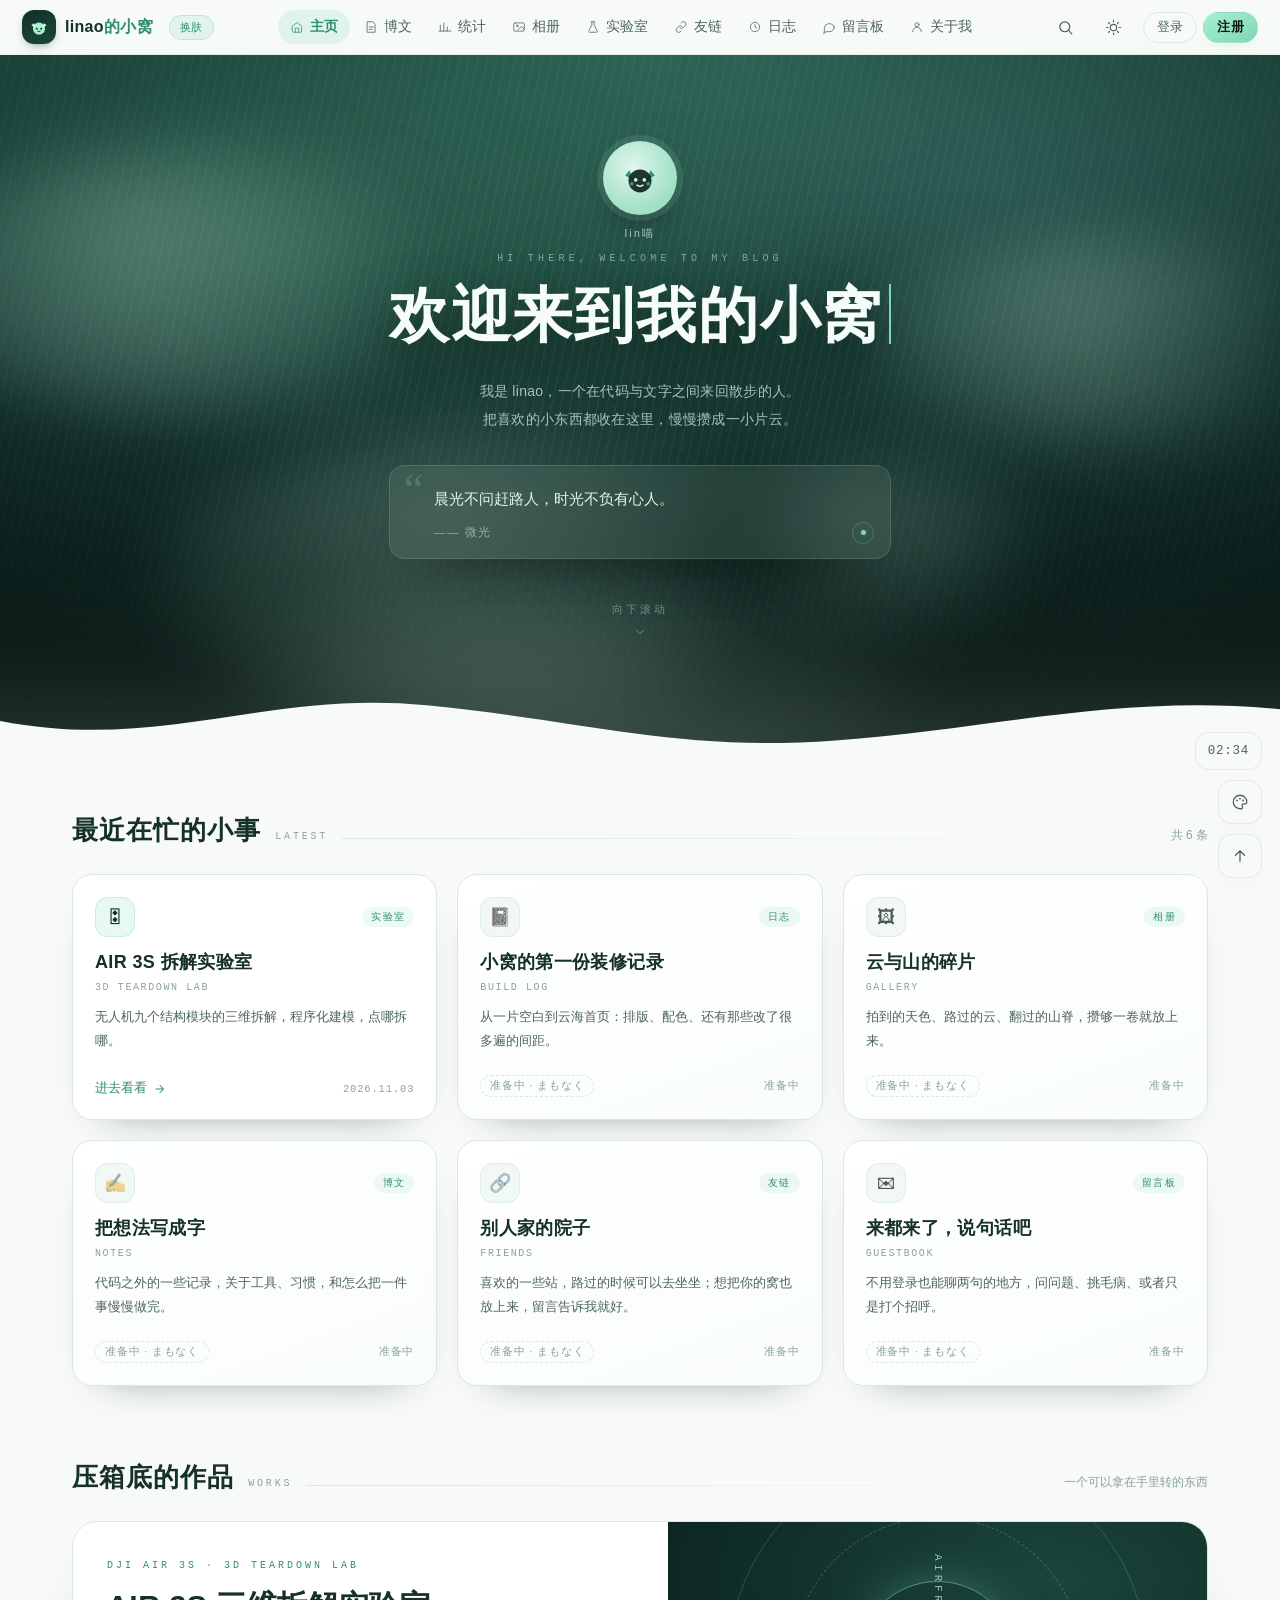
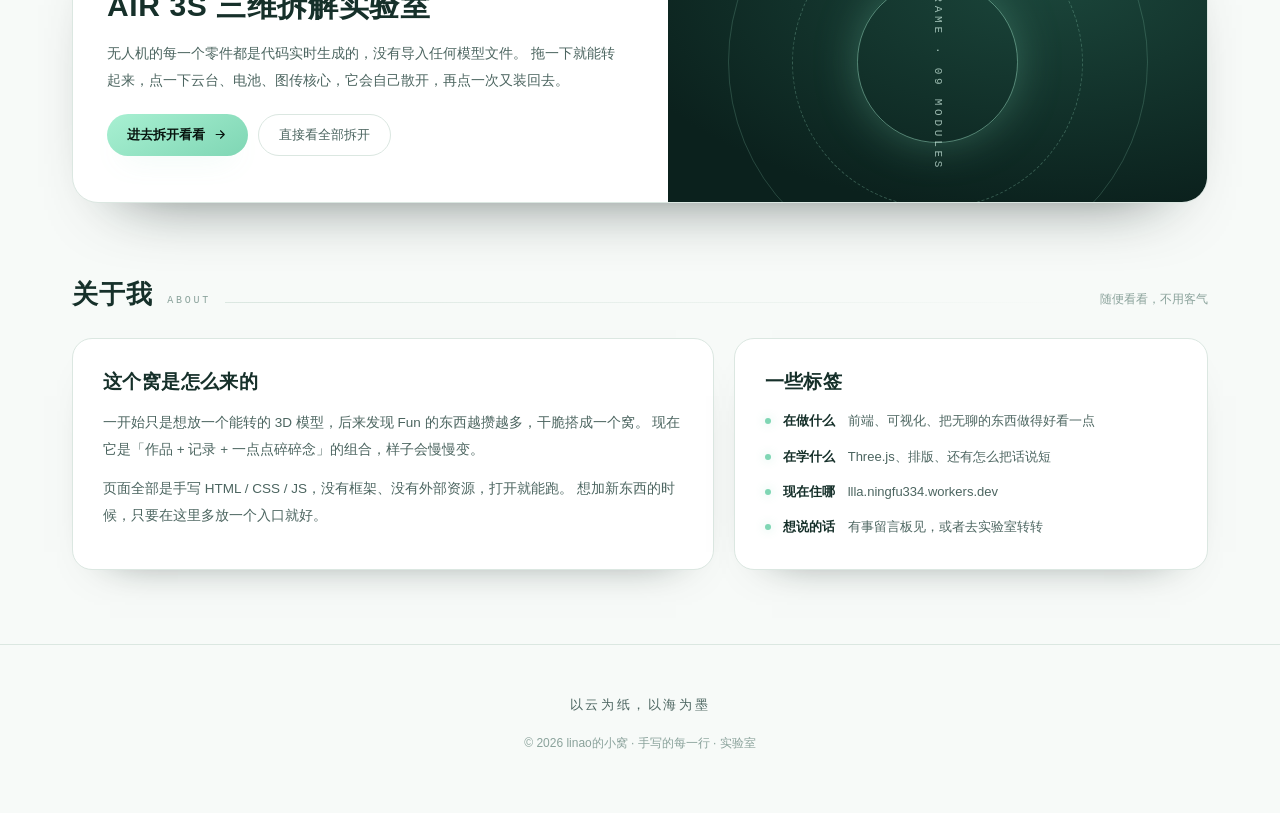
==== commit 80369233: "feat: rebuild home as linao的小窝 (cloud-forest blog style, dark mode + accent skins)" ====
--- a/index.html
+++ b/index.html
@@ -1,535 +1,651 @@
 <!DOCTYPE html>
-<html lang="zh-CN">
+<html lang="zh-CN" data-theme="light">
 <head>
 <meta charset="UTF-8" />
 <meta name="viewport" content="width=device-width, initial-scale=1.0" />
-<meta name="theme-color" content="#fff4f9" />
-<meta name="description" content="宁芙小站 · 导航页 — 这里放着站里所有好玩的东西，点一下就能进去。" />
-<link rel="icon" href="data:image/svg+xml,%3Csvg xmlns='http://www.w3.org/2000/svg' viewBox='0 0 64 64'%3E%3Crect width='64' height='64' rx='16' fill='%23fff0f7'/%3E%3Ccircle cx='32' cy='36' r='16' fill='%23ffd0e6'/%3E%3Cpath d='M18 22l4 12-10-6z' fill='%23ffb3d9'/%3E%3Cpath d='M46 22l-4 12 10-6z' fill='%23ffb3d9'/%3E%3Ccircle cx='26' cy='36' r='2.6' fill='%235b4a63'/%3E%3Ccircle cx='38' cy='36' r='2.6' fill='%235b4a63'/%3E%3Cpath d='M28 43q4 3 8 0' stroke='%235b4a63' stroke-width='2' fill='none' stroke-linecap='round'/%3E%3Ccircle cx='20' cy='41' r='3' fill='%23ff9ecb' opacity='.7'/%3E%3Ccircle cx='44' cy='41' r='3' fill='%23ff9ecb' opacity='.7'/%3E%3C/svg%3E" />
-<title>宁芙小站 · 导航页 ♡</title>
+<meta name="theme-color" content="#0b1f1c" />
+<meta name="description" content="linao的小窝 — 一个在代码与文字之间来回散步的人，把喜欢的小东西都收在这里。" />
+<link rel="icon" href="data:image/svg+xml,%3Csvg xmlns='http://www.w3.org/2000/svg' viewBox='0 0 64 64'%3E%3Crect width='64' height='64' rx='16' fill='%230e2621'/%3E%3Ccircle cx='32' cy='36' r='15' fill='%237fd6b4'/%3E%3Cpath d='M19 24l4 11-9-5z' fill='%23a8f0d2'/%3E%3Cpath d='M45 24l-4 11 9-5z' fill='%23a8f0d2'/%3E%3Ccircle cx='27' cy='36' r='2.2' fill='%230b1f1c'/%3E%3Ccircle cx='37' cy='36' r='2.2' fill='%230b1f1c'/%3E%3Cpath d='M28 42q4 3 8 0' stroke='%230b1f1c' stroke-width='2' fill='none' stroke-linecap='round'/%3E%3C/svg%3E" />
+<title>linao的小窝</title>
 <style>
 /* =========================================================
-   宁芙小站 · 导航页
-   日系动漫可爱风（pastel sakura）
+   linao 的小窝 · 云海森林风首页
    ========================================================= */
 :root{
-  --pink:#ff8ec4;
-  --pink-deep:#f069a8;
-  --pink-soft:#ffd0e6;
-  --pink-pale:#fff0f7;
-  --mint:#7fe0c4;
-  --mint-pale:#e8fbf5;
-  --lav:#b9a8ff;
-  --lav-pale:#f1edff;
-  --lemon:#ffe27a;
-  --lemon-pale:#fff8dd;
-  --sky:#a9d8ff;
-  --sky-pale:#eaf5ff;
-  --cream:#fffaf4;
-  --ink:#54445e;
-  --ink-soft:#8b7a95;
-  --ink-faint:#b3a6ba;
-  --white:#fff;
-  --line:#ffe3f0;
-  --radius:28px;
-  --round:"M PLUS Rounded 1c","Hiragino Maru Gothic ProN","Yu Gothic UI","Meiryo","PingFang SC","Microsoft YaHei UI",sans-serif;
-  --pop:"Comic Sans MS","Yu Gothic UI","Meiryo","PingFang SC",sans-serif;
-  --ease:cubic-bezier(.34,1.56,.64,1);
-  --shadow-card:0 14px 0 -6px #ffe6f2,0 22px 44px -22px rgba(240,105,168,.45);
+  /* 森林 */
+  --void:#081714;
+  --forest-deep:#0b211d;
+  --forest:#12302a;
+  --moss:#1b463b;
+  --mist:#e7f0ec;
+  /* 亮色区 */
+  --paper:#f7faf8;
+  --paper-2:#eef5f1;
+  --card:#ffffff;
+  --line:#dbe7e1;
+  --text:#16302a;
+  --text-soft:#4c6560;
+  --text-faint:#8aa29b;
+  /* 强调色（可换肤） */
+  --accent:#7fd6b4;
+  --accent-soft:#a8f0d2;
+  --accent-deep:#2f8f6f;
+  --accent-glow:rgba(127,214,180,.42);
+  --radius:20px;
+  --sans:"PingFang SC","Microsoft YaHei UI","Hiragino Sans GB","Noto Sans SC","Segoe UI",sans-serif;
+  --serif:"Songti SC","Source Han Serif SC","Noto Serif SC",Georgia,"Microsoft YaHei UI",serif;
+  --mono:"Cascadia Mono","Consolas",monospace;
+  --ease:cubic-bezier(.22,1,.36,1);
+}
+html[data-accent="pink"]{
+  --accent:#ffb3d9;--accent-soft:#ffd3e8;--accent-deep:#c95f92;--accent-glow:rgba(255,179,217,.42);
+}
+html[data-accent="blue"]{
+  --accent:#9fd0ff;--accent-soft:#c8e6ff;--accent-deep:#4a86bd;--accent-glow:rgba(159,208,255,.42);
+}
+html[data-theme="dark"]{
+  --paper:#0d1f1b;
+  --paper-2:#0a1a17;
+  --card:#122a24;
+  --line:#1d3a32;
+  --text:#e6f3ee;
+  --text-soft:#a9c6bd;
+  --text-faint:#6e8b83;
 }
 *,*::before,*::after{box-sizing:border-box}
 html{scroll-behavior:smooth;-webkit-text-size-adjust:100%}
 body{
-  margin:0;min-height:100dvh;color:var(--ink);font-family:var(--round);font-size:15px;line-height:1.75;
+  margin:0;font-family:var(--sans);color:var(--text);background:var(--paper);
+  -webkit-font-smoothing:antialiased;transition:background .4s,color .4s;
+  overflow-x:hidden;
+}
+a{color:inherit;text-decoration:none}
+button{font:inherit;color:inherit;cursor:pointer;border:0;background:none}
+::selection{background:var(--accent);color:#08150f}
+
+/* ================= 顶部条 ================= */
+.topbar{
+  position:sticky;top:0;z-index:60;
+  background:rgba(247,250,248,.82);
+  border-bottom:1px solid rgba(22,48,42,.07);
+  backdrop-filter:blur(16px) saturate(1.2);
+  transition:background .4s,border-color .4s;
+}
+html[data-theme="dark"] .topbar{background:rgba(10,26,23,.84);border-bottom-color:rgba(231,240,236,.08)}
+.topbar-inner{
+  max-width:1320px;margin:0 auto;padding:10px 22px;
+  display:flex;align-items:center;gap:16px;
+}
+.brand{display:flex;align-items:center;gap:9px;flex:none}
+.brand-avatar{
+  width:34px;height:34px;border-radius:12px;display:grid;place-items:center;
+  background:linear-gradient(160deg,#12302a,#1b463b);box-shadow:0 4px 12px -6px rgba(18,48,42,.8);
+}
+.brand-avatar svg{width:22px;height:22px}
+.brand-name{font-family:var(--sans);font-weight:800;font-size:16px;letter-spacing:.02em;white-space:nowrap}
+.brand-name em{font-style:normal;color:var(--accent-deep)}
+html[data-theme="dark"] .brand-name em{color:var(--accent)}
+
+.skin-chip{
+  flex:none;padding:4px 10px;border-radius:999px;font-size:11px;letter-spacing:.04em;
+  color:var(--accent-deep);background:color-mix(in srgb,var(--accent) 18%,transparent);
+  border:1px solid color-mix(in srgb,var(--accent) 40%,transparent);
+  transition:.25s var(--ease);
+}
+html[data-theme="dark"] .skin-chip{color:var(--accent-soft)}
+.skin-chip:hover{transform:translateY(-1px);box-shadow:0 6px 16px -10px var(--accent-glow)}
+
+.nav{display:flex;align-items:center;gap:2px;margin:0 auto;overflow-x:auto;scrollbar-width:none}
+.nav::-webkit-scrollbar{display:none}
+.nav-link{
+  display:inline-flex;align-items:center;gap:6px;padding:8px 12px;border-radius:999px;
+  font-size:13.5px;color:var(--text-soft);white-space:nowrap;transition:.22s var(--ease);
+}
+.nav-link svg{width:14px;height:14px;stroke:currentColor;fill:none;stroke-width:1.7;stroke-linecap:round;stroke-linejoin:round;opacity:.8}
+.nav-link:hover{color:var(--text);background:color-mix(in srgb,var(--accent) 12%,transparent)}
+.nav-link.is-on{color:var(--accent-deep);background:color-mix(in srgb,var(--accent) 20%,transparent);font-weight:600}
+html[data-theme="dark"] .nav-link.is-on{color:var(--accent-soft)}
+
+.topbar-right{display:flex;align-items:center;gap:8px;flex:none}
+.icon-btn{
+  width:34px;height:34px;border-radius:10px;display:grid;place-items:center;
+  color:var(--text-soft);transition:.2s var(--ease);
+}
+.icon-btn svg{width:17px;height:17px;stroke:currentColor;fill:none;stroke-width:1.7;stroke-linecap:round;stroke-linejoin:round}
+.icon-btn:hover{background:color-mix(in srgb,var(--accent) 14%,transparent);color:var(--text)}
+.auth{display:flex;gap:6px;margin-left:4px}
+.auth-btn{
+  padding:6px 13px;border-radius:999px;font-size:12.5px;letter-spacing:.02em;
+  border:1px solid var(--line);color:var(--text-soft);transition:.22s var(--ease);
+}
+.auth-btn:hover{color:var(--text);border-color:var(--accent-deep)}
+.auth-btn--main{
+  color:#08150f;font-weight:600;border-color:transparent;
+  background:linear-gradient(150deg,var(--accent-soft),var(--accent));
+  box-shadow:0 6px 16px -10px var(--accent-glow);
+}
+.auth-btn--main:hover{transform:translateY(-1px);color:#08150f}
+
+/* 搜索展开 */
+.search-wrap{display:flex;align-items:center;gap:6px}
+.search-field{
+  width:0;opacity:0;padding:0;border:0;background:transparent;color:var(--text);
+  font-size:13px;outline:none;transition:width .3s var(--ease),opacity .3s,padding .3s;
+  border-bottom:1px solid var(--line);height:26px;
+}
+.search-wrap[data-open="true"] .search-field{width:170px;opacity:1;padding:0 4px}
+
+/* ================= 主视觉：云海 ================= */
+.hero{
+  position:relative;isolation:isolate;overflow:hidden;
+  min-height:clamp(520px,78vh,760px);
+  display:grid;place-items:center;
   background:
-    radial-gradient(900px 460px at 88% -8%,#ffe1f0 0%,transparent 62%),
-    radial-gradient(760px 420px at 4% 8%,#e6f7ff 0%,transparent 60%),
-    radial-gradient(820px 520px at 50% 108%,#e8fbf5 0%,transparent 64%),
-    linear-gradient(180deg,#fff8fc 0%,#fdf4ff 38%,#f4fbf8 100%);
-  background-attachment:fixed;
-  overflow-x:hidden;
-}
-a{color:inherit;text-decoration:none}
-button{font:inherit;color:inherit;cursor:pointer}
-::selection{background:#ffd0e6;color:#7a3f61}
-
-/* ---------- 装饰层 ---------- */
-.deco{position:fixed;inset:0;pointer-events:none;z-index:0;overflow:hidden}
-.blob{position:absolute;border-radius:50%;filter:blur(50px);opacity:.42}
-.blob--1{width:34vw;height:34vw;left:-8vw;top:16vh;background:#ffd9ec}
-.blob--2{width:30vw;height:30vw;right:-6vw;top:6vh;background:#d9efff}
-.blob--3{width:26vw;height:26vw;left:32vw;bottom:-10vh;background:#d9f7ec}
-.petal{
-  position:absolute;top:-8vh;width:16px;height:16px;
-  background:linear-gradient(140deg,#ffd0e6,#ffa8d2);
-  border-radius:52% 4% 52% 4%;
-  opacity:.85;
-  animation:fall linear infinite;
-  box-shadow:0 0 8px rgba(255,168,210,.5);
-}
-@keyframes fall{
-  0%{transform:translate3d(0,-10vh,0) rotate(0deg)}
-  100%{transform:translate3d(6vw,112vh,0) rotate(420deg)}
-}
-.sparkle{position:absolute;color:#ffc2e0;font-size:18px;animation:twinkle 3.4s ease-in-out infinite}
-@keyframes twinkle{0%,100%{opacity:.25;transform:scale(.8)}50%{opacity:1;transform:scale(1.15)}}
-
-/* ---------- 布局 ---------- */
-.wrap{position:relative;z-index:2;max-width:1140px;margin:0 auto;padding:0 22px 70px}
-
-/* ---------- 顶栏 ---------- */
-.nav{
-  position:sticky;top:0;z-index:30;display:flex;align-items:center;gap:14px;justify-content:space-between;
-  padding:12px 22px;margin:0 -22px 8px;
-  background:linear-gradient(180deg,rgba(255,248,252,.94),rgba(255,248,252,.68) 70%,rgba(255,248,252,0));
+    radial-gradient(120% 92% at 50% 0%,#2b6353 0%,#1b463b 34%,#12302a 62%,#0a1f1b 84%,#071613 100%);
+  color:#eef7f3;
+  padding:64px 22px 96px;
+}
+.hero::before{
+  content:"";position:absolute;inset:0;z-index:0;pointer-events:none;
+  background:
+    radial-gradient(60% 40% at 22% 28%,rgba(127,214,180,.13),transparent 70%),
+    radial-gradient(50% 38% at 78% 18%,rgba(159,208,255,.10),transparent 72%),
+    radial-gradient(70% 50% at 50% 100%,rgba(8,23,20,.85),transparent 70%);
+}
+/* 云层 */
+.clouds{position:absolute;inset:0;z-index:0;pointer-events:none;overflow:hidden}
+.cloud{
+  position:absolute;border-radius:50%;filter:blur(34px);
+  background:radial-gradient(circle at 42% 38%,rgba(198,238,222,.28),rgba(126,190,168,.12) 58%,transparent 74%);
+  animation:drift 34s ease-in-out infinite alternate;
+}
+.cloud--1{width:46vw;height:20vw;left:-8vw;top:14%}
+.cloud--2{width:38vw;height:16vw;right:-6vw;top:26%;animation-duration:44s;animation-delay:-8s}
+.cloud--3{width:52vw;height:22vw;left:12vw;bottom:6%;opacity:.85;animation-duration:50s;animation-delay:-16s}
+.cloud--4{width:26vw;height:12vw;right:16vw;bottom:20%;opacity:.7;animation-duration:40s;animation-delay:-4s}
+.cloud--5{width:64vw;height:16vw;left:18vw;bottom:-6%;opacity:.6;filter:blur(42px);animation-duration:58s;animation-delay:-24s}
+@keyframes drift{from{transform:translate3d(-2vw,1vh,0) scale(1)}to{transform:translate3d(3vw,-1.5vh,0) scale(1.07)}}
+/* 底部雾带 */
+.fog{
+  position:absolute;left:0;right:0;bottom:0;height:36%;z-index:2;pointer-events:none;
+  background:linear-gradient(to top,rgba(226,244,237,.12),rgba(226,244,237,.035) 46%,transparent 100%);
+  mask-image:linear-gradient(to top,#000 12%,transparent 94%);
+  -webkit-mask-image:linear-gradient(to top,#000 12%,transparent 94%);
+}
+/* 雨丝 */
+.rain{position:absolute;inset:0;z-index:1;pointer-events:none;opacity:.5;
+  background-image:repeating-linear-gradient(102deg,rgba(200,235,225,.16) 0 1px,transparent 1px 9px);
+  mask-image:radial-gradient(120% 90% at 50% 30%,#000 20%,transparent 82%);
+  -webkit-mask-image:radial-gradient(120% 90% at 50% 30%,#000 20%,transparent 82%);
+  animation:rainfall 1.6s linear infinite;
+}
+@keyframes rainfall{to{background-position:-14px 90px}}
+/* 颗粒 */
+.grain{position:absolute;inset:0;z-index:1;pointer-events:none;opacity:.05;
+  background-image:url("data:image/svg+xml,%3Csvg xmlns='http://www.w3.org/2000/svg' width='140' height='140'%3E%3Cfilter id='n'%3E%3CfeTurbulence type='fractalNoise' baseFrequency='.9' numOctaves='3'/%3E%3C/filter%3E%3Crect width='140' height='140' filter='url(%23n)' opacity='.6'/%3E%3C/svg%3E");
+}
+
+.hero-inner{position:relative;z-index:2;text-align:center;max-width:760px;margin:0 auto}
+.hero-avatar{
+  width:74px;height:74px;margin:0 auto 14px;border-radius:50%;
+  display:grid;place-items:center;position:relative;
+  background:radial-gradient(circle at 40% 35%,#dff6ec,#9fe0c6 70%);
+  box-shadow:0 0 0 6px rgba(200,240,225,.10),0 18px 40px -18px rgba(0,0,0,.7);
+  animation:bob 5s ease-in-out infinite;
+}
+.hero-avatar svg{width:46px;height:46px}
+@keyframes bob{50%{transform:translateY(-7px)}}
+.hero-avatar-nick{
+  position:absolute;left:50%;bottom:-26px;transform:translateX(-50%);
+  font-size:10.5px;letter-spacing:.22em;color:#bfe6d8;white-space:nowrap;opacity:.85;
+}
+.hero-eyebrow{
+  margin:38px 0 14px;font-family:var(--mono);font-size:10px;letter-spacing:.42em;
+  color:rgba(210,240,230,.55);text-transform:uppercase;
+}
+.hero h1{
+  margin:0;font-family:var(--sans);font-weight:800;
+  font-size:clamp(31px,6.4vw,60px);letter-spacing:.03em;line-height:1.28;
+  color:#f5fcf9;text-shadow:0 18px 50px rgba(0,0,0,.5);
+}
+.caret{display:inline-block;width:2px;height:1em;margin-left:6px;vertical-align:-.12em;
+  background:var(--accent);animation:blink 1.1s steps(1,end) infinite}
+@keyframes blink{50%{opacity:0}}
+.hero-lead{
+  margin:22px auto 0;max-width:38em;font-size:14px;line-height:2;color:rgba(226,244,237,.72);
+  letter-spacing:.02em;
+}
+.hero-quote{
+  margin:32px auto 0;max-width:520px;text-align:left;
+  padding:20px 22px 18px;border-radius:16px;
+  background:rgba(233,247,241,.07);
+  border:1px solid rgba(226,244,237,.14);
   backdrop-filter:blur(10px);
-}
-.brand{display:flex;align-items:center;gap:10px;min-width:0}
-.brand-avatar{
-  width:42px;height:42px;border-radius:16px;display:grid;place-items:center;flex:none;
-  background:linear-gradient(160deg,#fff,#ffe8f3);
-  border:2px solid #ffd0e6;box-shadow:0 4px 0 #ffe0ee;
-}
-.brand-avatar svg{width:28px;height:28px}
-.brand-text{display:flex;flex-direction:column;line-height:1.15;min-width:0}
-.brand-name{font-family:var(--pop);font-weight:800;font-size:17px;letter-spacing:.02em;color:#5b4568;white-space:nowrap}
-.brand-name b{color:var(--pink-deep)}
-.brand-sub{font-size:10.5px;color:var(--ink-faint);letter-spacing:.16em;white-space:nowrap}
-
-.nav-links{display:flex;align-items:center;gap:6px}
-.nav-link{
-  padding:7px 14px;border-radius:999px;border:2px solid transparent;
-  font-family:var(--pop);font-weight:700;font-size:13px;color:#8b7a95;transition:.22s var(--ease);
-}
-.nav-link:hover{color:var(--pink-deep);background:#fff;border-color:#ffe3f0;transform:translateY(-1px)}
-.nav-link.is-on{color:#fff;background:linear-gradient(180deg,#ff9ecd,#ff7ebc);border-color:#ff9ecd;box-shadow:0 4px 0 #f2a3c9}
-
-/* ---------- 主视觉 ---------- */
-.hero{
-  position:relative;margin-top:14px;padding:38px 40px 34px;border-radius:36px;
-  background:linear-gradient(150deg,#fffdfe,#fff4fa 52%,#f7f2ff);
-  border:3px solid #ffe0ee;box-shadow:var(--shadow-card);
-  display:grid;grid-template-columns:1.25fr .75fr;gap:20px;align-items:center;overflow:hidden;
-}
-.hero::after{
-  content:"";position:absolute;right:-60px;bottom:-90px;width:260px;height:260px;border-radius:50%;z-index:0;
-  background:radial-gradient(circle at 40% 40%,#ffe1f0,#ffd0e6 60%,transparent 72%);opacity:.55;
-}
-.hero > *{position:relative;z-index:1}
-.hero-tag{
-  display:inline-flex;align-items:center;gap:8px;padding:5px 13px;border-radius:999px;
-  background:#fff;border:2px dashed #ffc2e0;color:#e0699f;
-  font-family:var(--pop);font-weight:700;font-size:11.5px;letter-spacing:.04em;
-}
-.hero-tag i{width:7px;height:7px;border-radius:50%;background:#7ed9a9;box-shadow:0 0 0 3px rgba(126,217,169,.25);animation:breath 2.4s ease-in-out infinite}
-@keyframes breath{50%{transform:scale(.7);opacity:.6}}
-.hero h1{
-  margin:14px 0 10px;font-family:var(--pop);font-weight:800;font-size:clamp(30px,4.6vw,46px);line-height:1.22;letter-spacing:.01em;
-  color:#4d3b57;
-}
-.hero h1 .hl{
-  position:relative;display:inline-block;padding:0 6px;color:#e2598f;
-  background-image:linear-gradient(0deg,#ffe1f0,#ffe1f0);
-  background-repeat:no-repeat;background-size:100% 34%;background-position:0 92%;
-  border-radius:6px;
-}
-.hero-lead{margin:0;color:#7e6d89;font-size:14.5px;max-width:44ch}
-.hero-lead b{color:#e2598f}
-.hero-actions{display:flex;flex-wrap:wrap;gap:12px;margin-top:22px}
+  box-shadow:0 24px 60px -34px rgba(0,0,0,.9);
+  position:relative;
+}
+.hero-quote::before{
+  content:"“";position:absolute;left:14px;top:2px;font-family:var(--serif);font-size:44px;
+  color:rgba(200,240,225,.18);line-height:1;
+}
+.hero-quote p{margin:0 0 8px;padding-left:22px;font-family:var(--serif);font-size:14.5px;line-height:1.9;color:#e8f5ef}
+.hero-quote cite{padding-left:22px;font-style:normal;font-size:11.5px;letter-spacing:.14em;color:rgba(210,240,230,.55)}
+.hero-quote .dot{
+  position:absolute;right:16px;bottom:14px;width:22px;height:22px;border-radius:50%;
+  border:1px solid rgba(226,244,237,.2);display:grid;place-items:center;
+}
+.hero-quote .dot i{width:5px;height:5px;border-radius:50%;background:var(--accent);box-shadow:0 0 10px var(--accent-glow)}
+.scroll-hint{
+  margin-top:44px;display:inline-flex;flex-direction:column;align-items:center;gap:8px;
+  font-size:10.5px;letter-spacing:.3em;color:rgba(210,240,230,.45);
+}
+.scroll-hint svg{width:14px;height:14px;stroke:currentColor;fill:none;stroke-width:1.6;stroke-linecap:round;stroke-linejoin:round;animation:down 1.9s ease-in-out infinite}
+@keyframes down{0%,100%{transform:translateY(0);opacity:.5}50%{transform:translateY(5px);opacity:1}}
+
+/* 波浪分隔 */
+.wave{position:absolute;left:0;right:0;bottom:-1px;z-index:3;line-height:0}
+.wave svg{width:100%;height:78px;display:block}
+
+/* ================= 右侧悬浮挂件 ================= */
+.widgets{
+  position:fixed;right:18px;bottom:22px;z-index:70;
+  display:flex;flex-direction:column;align-items:flex-end;gap:10px;
+}
+.widget{
+  display:grid;place-items:center;width:44px;height:44px;border-radius:14px;
+  background:rgba(247,250,248,.9);border:1px solid rgba(22,48,42,.08);
+  color:var(--text-soft);backdrop-filter:blur(12px);
+  box-shadow:0 14px 30px -20px rgba(8,23,20,.9);
+  transition:.24s var(--ease);
+}
+html[data-theme="dark"] .widget{background:rgba(18,42,36,.88);border-color:rgba(231,240,236,.08)}
+.widget:hover{transform:translateY(-2px);color:var(--accent-deep);border-color:color-mix(in srgb,var(--accent) 45%,transparent)}
+.widget svg{width:18px;height:18px;stroke:currentColor;fill:none;stroke-width:1.7;stroke-linecap:round;stroke-linejoin:round}
+.widget--clock{
+  width:auto;min-width:64px;height:38px;padding:0 12px;font-family:var(--mono);font-size:12.5px;
+  letter-spacing:.06em;color:var(--text-soft);
+}
+.widget--top{opacity:0;pointer-events:none;transform:translateY(8px)}
+.widget--top.is-in{opacity:1;pointer-events:auto;transform:none}
+
+/* ================= 主体 ================= */
+.main{max-width:1180px;margin:0 auto;padding:56px 22px 0}
+.section{margin-bottom:74px;scroll-margin-top:86px}
+.section-head{
+  display:flex;align-items:baseline;gap:14px;margin-bottom:26px;flex-wrap:wrap;
+}
+.section-head h2{
+  margin:0;font-family:var(--sans);font-size:clamp(20px,2.6vw,26px);font-weight:800;letter-spacing:.04em;
+}
+.section-head .en{font-family:var(--mono);font-size:10px;letter-spacing:.28em;color:var(--text-faint);text-transform:uppercase}
+.section-head .line{flex:1;height:1px;background:linear-gradient(90deg,var(--line),transparent);min-width:40px}
+.section-head .note{font-size:12px;color:var(--text-faint)}
+
+.cards{display:grid;grid-template-columns:repeat(auto-fill,minmax(296px,1fr));gap:20px}
+.card{
+  position:relative;display:flex;flex-direction:column;gap:12px;
+  padding:22px;border-radius:var(--radius);background:var(--card);
+  border:1px solid var(--line);
+  box-shadow:0 20px 40px -34px rgba(8,23,20,.6);
+  transition:transform .3s var(--ease),box-shadow .3s,border-color .3s;
+  overflow:hidden;
+}
+.card::after{
+  content:"";position:absolute;inset:0;pointer-events:none;opacity:0;transition:opacity .3s;
+  background:radial-gradient(340px 160px at 16% 0%,color-mix(in srgb,var(--accent) 16%,transparent),transparent 70%);
+}
+.card:hover{transform:translateY(-5px);border-color:color-mix(in srgb,var(--accent) 45%,var(--line));
+  box-shadow:0 30px 60px -40px rgba(8,23,20,.75)}
+.card:hover::after{opacity:1}
+.card-top{display:flex;align-items:center;justify-content:space-between;gap:10px}
+.card-mark{
+  width:40px;height:40px;border-radius:13px;display:grid;place-items:center;font-size:18px;
+  background:color-mix(in srgb,var(--accent) 18%,transparent);
+  border:1px solid color-mix(in srgb,var(--accent) 30%,transparent);
+}
+.card-tag{
+  font-family:var(--mono);font-size:10px;letter-spacing:.14em;color:var(--accent-deep);
+  padding:3px 9px;border-radius:999px;background:color-mix(in srgb,var(--accent) 14%,transparent);
+}
+html[data-theme="dark"] .card-tag{color:var(--accent-soft)}
+.card h3{margin:0;font-family:var(--sans);font-size:18px;font-weight:800;letter-spacing:.02em;line-height:1.5}
+.card .en{font-family:var(--mono);font-size:10px;letter-spacing:.16em;color:var(--text-faint);margin-top:-6px}
+.card p{margin:0;font-size:13px;line-height:1.85;color:var(--text-soft)}
+.card-foot{display:flex;align-items:center;justify-content:space-between;gap:10px;margin-top:auto;padding-top:10px}
+.card-go{display:inline-flex;align-items:center;gap:6px;font-size:12.5px;color:var(--accent-deep);transition:gap .2s}
+html[data-theme="dark"] .card-go{color:var(--accent-soft)}
+.card:hover .card-go{gap:10px}
+.card-go svg{width:14px;height:14px;stroke:currentColor;fill:none;stroke-width:1.8;stroke-linecap:round;stroke-linejoin:round}
+.card-date{font-family:var(--mono);font-size:10.5px;color:var(--text-faint);letter-spacing:.08em}
+.card--soon{background:linear-gradient(160deg,var(--card),color-mix(in srgb,var(--accent) 5%,var(--card)))}
+.card--soon .card-mark{filter:grayscale(.5);opacity:.8}
+.soon-pill{
+  font-size:10.5px;letter-spacing:.08em;color:var(--text-faint);
+  padding:3px 9px;border-radius:999px;border:1px dashed var(--line);
+}
+
+/* 实验室大卡 */
+.feature{
+  display:grid;grid-template-columns:1.05fr .95fr;gap:0;overflow:hidden;
+  border-radius:26px;border:1px solid var(--line);background:var(--card);
+  box-shadow:0 34px 70px -50px rgba(8,23,20,.8);
+}
+.feature-copy{padding:38px 34px;display:flex;flex-direction:column;gap:14px}
+.feature-copy .kicker{font-family:var(--mono);font-size:10px;letter-spacing:.3em;color:var(--accent-deep);text-transform:uppercase}
+html[data-theme="dark"] .feature-copy .kicker{color:var(--accent-soft)}
+.feature-copy h3{margin:0;font-family:var(--sans);font-size:clamp(22px,3vw,30px);font-weight:800;letter-spacing:.02em;line-height:1.4}
+.feature-copy p{margin:0;font-size:13.5px;line-height:1.95;color:var(--text-soft);max-width:38em}
+.feature-actions{display:flex;flex-wrap:wrap;gap:10px;margin-top:6px}
 .btn{
-  display:inline-flex;align-items:center;gap:8px;padding:12px 22px;border-radius:999px;border:0;
-  font-family:var(--pop);font-weight:800;font-size:14px;letter-spacing:.02em;
-  transition:transform .2s var(--ease),box-shadow .2s,filter .2s;
-}
-.btn--pink{
-  color:#fff;background:linear-gradient(180deg,#ffa1cf,#ff7cbb);
-  box-shadow:0 5px 0 #ef7bb0,0 14px 26px -14px rgba(240,105,168,.9);
-}
-.btn--pink:hover{transform:translateY(-2px);box-shadow:0 7px 0 #ef7bb0,0 18px 30px -14px rgba(240,105,168,.9);filter:saturate(1.08)}
-.btn--ghost{
-  color:#8b6b86;background:#fff;border:2px solid #ffd9ea;box-shadow:0 4px 0 #ffe6f2;
-}
-.btn--ghost:hover{transform:translateY(-2px);color:var(--pink-deep);border-color:#ffc2e0}
-.btn--mint{
-  color:#1d6f5b;background:linear-gradient(180deg,#a9f0da,#7fe0c4);box-shadow:0 5px 0 #6cd0b4,0 14px 24px -16px rgba(45,150,120,.8);
-}
-.btn--mint:hover{transform:translateY(-2px)}
-
-.hero-stats{display:flex;flex-wrap:wrap;gap:8px;margin-top:22px}
-.stat{
-  display:inline-flex;align-items:baseline;gap:6px;padding:6px 13px;border-radius:14px;
-  background:#fff;border:2px solid #fff0f7;box-shadow:0 3px 0 #ffeaf4;
-  font-size:11.5px;color:var(--ink-faint);
-}
-.stat b{font-family:var(--pop);font-size:15px;color:#e2598f;font-weight:800}
-.stat--mint b{color:#3fae92}
-.stat--lav b{color:#8a79e8}
-
-/* 吉祥物 */
-.mascot{position:relative;display:grid;place-items:center;justify-self:center;z-index:1}
-.mascot svg{width:min(260px,38vw);height:auto;filter:drop-shadow(0 16px 22px rgba(240,105,168,.22));animation:bob 3.6s ease-in-out infinite}
-@keyframes bob{50%{transform:translateY(-9px) rotate(1.2deg)}}
-.mascot-bubble{
-  position:absolute;top:-6px;right:-16px;padding:8px 14px;border-radius:18px 18px 18px 4px;
-  background:#fff;border:2px solid #ffd9ea;box-shadow:0 4px 0 #ffe6f2;
-  font-family:var(--pop);font-weight:800;font-size:12px;color:#e2598f;white-space:nowrap;
-  transform:rotate(4deg);
-}
-
-/* ---------- 工具条：搜索 + 分类 ---------- */
-.toolbar{margin-top:34px;display:flex;flex-wrap:wrap;gap:12px;align-items:center;justify-content:space-between}
-.search{
-  position:relative;flex:1 1 280px;max-width:420px;
-}
-.search input{
-  width:100%;padding:13px 18px 13px 44px;border-radius:999px;border:2px solid #ffe3f0;background:#fff;
-  font-family:var(--round);font-size:14px;color:var(--ink);outline:none;
-  box-shadow:0 4px 0 #ffeaf4;transition:.22s;
-}
-.search input::placeholder{color:#c9b9d1}
-.search input::-webkit-search-cancel-button{display:none}
-.search input:focus{border-color:#ffb3d9;box-shadow:0 4px 0 #ffd9ec,0 0 0 4px rgba(255,179,217,.22)}
-.search svg{position:absolute;left:16px;top:50%;transform:translateY(-50%);width:16px;height:16px;stroke:#e08cb4;fill:none;stroke-width:2}
-.search-clear{
-  position:absolute;right:10px;top:50%;transform:translateY(-50%);width:22px;height:22px;border-radius:50%;
-  border:0;background:#ffe6f2;color:#d17fa8;font-size:13px;line-height:1;display:none;place-items:center;
-}
-.search.is-filled .search-clear{display:grid}
-
-.tabs{display:flex;flex-wrap:wrap;gap:8px}
-.tab{
-  padding:8px 15px;border-radius:999px;border:2px solid #ffe3f0;background:#fff;color:#8b7a95;
-  font-family:var(--pop);font-weight:700;font-size:12.5px;transition:.2s var(--ease);
-  box-shadow:0 3px 0 #ffeef6;
-}
-.tab:hover{transform:translateY(-2px);color:var(--pink-deep);border-color:#ffcbe4}
-.tab.is-on{
-  color:#fff;background:linear-gradient(180deg,#b6a6ff,#9a86ff);border-color:#b6a6ff;
-  box-shadow:0 3px 0 #8e7bf0;
-}
-.tab .tab-count{
-  display:inline-block;margin-left:6px;padding:0 6px;border-radius:999px;background:rgba(255,255,255,.35);
-  font-size:10.5px;
-}
-.tab.is-on .tab-count{background:rgba(255,255,255,.42)}
-
-/* ---------- 区块标题 ---------- */
-.section{margin-top:38px}
-.section-head{display:flex;align-items:center;gap:12px;margin-bottom:16px;flex-wrap:wrap}
-.section-head h2{margin:0;font-family:var(--pop);font-weight:800;font-size:20px;color:#54445e}
-.section-head .jp{font-size:11px;color:var(--ink-faint);letter-spacing:.1em;padding-bottom:2px}
-.section-head .rule{flex:1;height:2px;border-radius:2px;background:repeating-linear-gradient(90deg,#ffd9ec 0 8px,transparent 8px 16px)}
-.section-note{font-size:11.5px;color:var(--ink-faint)}
-
-/* ---------- 内容卡片 ---------- */
-.grid{display:grid;grid-template-columns:repeat(auto-fill,minmax(266px,1fr));gap:20px}
-.card{
-  position:relative;display:flex;flex-direction:column;gap:10px;padding:22px 22px 20px;border-radius:var(--radius);
-  background:#fff;border:3px solid #fff0f7;box-shadow:var(--shadow-card);
-  transition:transform .28s var(--ease),box-shadow .28s,border-color .28s;
-  overflow:hidden;
-}
-.card::before{
-  content:"";position:absolute;inset:0;border-radius:inherit;pointer-events:none;
-  background:radial-gradient(240px 120px at 12% 0%,var(--tint,#fff0f7),transparent 72%);opacity:.9;
-}
-.card:hover{transform:translateY(-7px) rotate(-.7deg);border-color:#ffd9ec;box-shadow:0 18px 0 -6px #ffe0ee,0 30px 50px -24px rgba(240,105,168,.55)}
-.card-emoji{
-  position:relative;width:52px;height:52px;border-radius:18px;display:grid;place-items:center;font-size:26px;
-  background:var(--tint,#fff0f7);border:2px solid #fff;box-shadow:0 4px 0 rgba(255,255,255,.9) inset,0 6px 14px -8px rgba(160,120,150,.5);
-}
-.card-top{display:flex;align-items:flex-start;justify-content:space-between;gap:10px}
-.card-tag{
-  padding:3px 10px;border-radius:999px;font-family:var(--pop);font-weight:700;font-size:10.5px;letter-spacing:.02em;
-  background:var(--tint,#fff0f7);color:#a2678f;border:2px solid #fff;
-}
-.card h3{margin:2px 0 0;font-family:var(--pop);font-weight:800;font-size:18px;color:#4d3b57;line-height:1.35}
-.card .en{font-size:10.5px;letter-spacing:.14em;color:var(--ink-faint);text-transform:uppercase;margin-top:-4px}
-.card p{margin:2px 0 0;font-size:13px;color:#7b6a86;line-height:1.72}
-.card-foot{display:flex;align-items:center;justify-content:space-between;gap:10px;margin-top:auto;padding-top:12px;padding-right:40px}
-.card-go{
-  display:inline-flex;align-items:center;gap:6px;font-family:var(--pop);font-weight:800;font-size:13px;color:var(--pink-deep);
-  transition:gap .2s var(--ease);
-}
-.card:hover .card-go{gap:11px}
-.card-go svg{width:14px;height:14px;stroke:currentColor;fill:none;stroke-width:2.4;stroke-linecap:round;stroke-linejoin:round}
-.card-date{font-size:10.5px;color:var(--ink-faint);letter-spacing:.06em}
-
-.fav{
-  position:absolute;right:14px;bottom:14px;width:30px;height:30px;border-radius:50%;border:2px solid #ffe3f0;background:#fff;
-  display:grid;place-items:center;transition:.2s var(--ease);z-index:2;
-}
-.fav svg{width:15px;height:15px;stroke:#f0a8c6;fill:none;stroke-width:2}
-.fav:hover{transform:scale(1.12);border-color:#ffc2e0}
-.fav[aria-pressed="true"]{background:#fff0f7;border-color:#ffb3d9}
-.fav[aria-pressed="true"] svg{fill:#ff7cbb;stroke:#ff7cbb}
-.fav[aria-pressed="true"]{animation:pop .4s var(--ease)}
-@keyframes pop{40%{transform:scale(1.28)}}
-
-/* 角标贴纸（贴在卡片右上角，卡片顶部留出一条空带） */
-.card.has-badge{padding-top:38px}
-.sticker{
-  position:absolute;top:9px;right:-30px;transform:rotate(22deg);z-index:2;
-  padding:4px 34px;font-family:var(--pop);font-weight:800;font-size:10px;letter-spacing:.14em;color:#fff;
-  background:linear-gradient(180deg,#ffa1cf,#ff6fb0);
-  box-shadow:0 3px 8px -2px rgba(239,123,176,.55),inset 0 1px 0 rgba(255,255,255,.5);
-  border-top:1px solid rgba(255,255,255,.6);border-bottom:1px solid rgba(255,255,255,.35);
-}
-.sticker--mint{background:linear-gradient(180deg,#9aecd2,#5fd6b4)}
-.sticker--lav{background:linear-gradient(180deg,#c3b4ff,#9d89ff)}
-.sticker--lemon{background:linear-gradient(180deg,#ffe89b,#ffd75e);color:#8a6a1f}
-
-/* 准备中 */
-.card--soon{background:linear-gradient(160deg,#fffdfe,#fbf8ff)}
-.card--soon .card-emoji{filter:grayscale(.35);opacity:.85}
-.card--soon .card-go{color:#b9a6c6}
-.card--soon:hover{transform:translateY(-4px) rotate(0)}
-.ribbon-soon{
-  font-family:var(--pop);font-weight:800;font-size:10px;letter-spacing:.1em;color:#9a86c0;
-  padding:2px 9px;border-radius:999px;background:#f4efff;border:2px dashed #d8ccff;
-}
-
-.empty{
-  grid-column:1/-1;text-align:center;padding:44px 22px;border-radius:var(--radius);
-  background:#fff;border:3px dashed #ffe3f0;color:var(--ink-faint);font-size:13.5px;
-}
-.empty span{display:block;font-size:30px;margin-bottom:8px}
-.empty b{color:#e2598f;font-family:var(--pop)}
-
-/* ---------- 便签 / 公告 ---------- */
-.notes{display:grid;grid-template-columns:1.1fr .9fr;gap:20px;margin-top:22px}
-.note{
-  position:relative;padding:24px 24px 22px;border-radius:24px;font-size:13px;line-height:1.85;color:#7a6a83;
-}
-.note--pink{background:#fff6fa;border:3px solid #ffe3f0;box-shadow:0 12px 0 -6px #ffeaf4}
-.note--mint{background:#f4fdf9;border:3px solid #d6f4e9;box-shadow:0 12px 0 -6px #e2f8f0}
-.note::before{
-  content:"";position:absolute;top:-9px;left:22px;width:56px;height:18px;border-radius:3px;
-  background:repeating-linear-gradient(135deg,#ffd9ec 0 6px,#ffe6f2 6px 12px);opacity:.9;transform:rotate(-3deg);
-}
-.note--mint::before{background:repeating-linear-gradient(135deg,#bdeedd 0 6px,#d6f4e9 6px 12px)}
-.note h3{margin:0 0 8px;font-family:var(--pop);font-weight:800;font-size:15px;color:#5b4568;display:flex;align-items:center;gap:8px}
-.note ul{margin:0;padding-left:18px}
-.note li{margin:3px 0}
-.note code{
-  font-family:"Cascadia Mono","Consolas",monospace;font-size:12px;background:#fff;border:1px solid #ffe3f0;
-  border-radius:6px;padding:1px 6px;color:#c4538b;
-}
-
-/* ---------- 关于 ---------- */
-.about{
-  margin-top:38px;padding:30px 32px;border-radius:32px;text-align:center;
-  background:linear-gradient(160deg,#fffdfe,#fff6fb);border:3px solid #ffe9f2;box-shadow:0 14px 0 -6px #ffeaf4;
-}
-.about h2{margin:0 0 10px;font-family:var(--pop);font-weight:800;font-size:19px;color:#54445e}
-.about p{margin:0 auto;max-width:60ch;font-size:13px;color:#8b7a95;line-height:1.9}
-.about .kana{display:block;margin-top:14px;font-size:11px;letter-spacing:.32em;color:#d7b8cf}
-
-/* ---------- 页脚 ---------- */
-.foot{
-  margin-top:44px;padding-top:18px;border-top:2px dashed #ffe3f0;
-  display:flex;flex-wrap:wrap;gap:10px;align-items:center;justify-content:space-between;
-  font-size:11px;color:#bda8c6;letter-spacing:.04em;
-}
-.foot-heart{color:#ff9ecd;animation:beat 1.8s ease-in-out infinite;display:inline-block}
-@keyframes beat{0%,100%{transform:scale(1)}18%{transform:scale(1.22)}36%{transform:scale(1)}54%{transform:scale(1.14)}}
-
-/* ---------- toast ---------- */
+  display:inline-flex;align-items:center;gap:8px;padding:11px 20px;border-radius:999px;font-size:13px;
+  transition:.24s var(--ease);
+}
+.btn svg{width:15px;height:15px;stroke:currentColor;fill:none;stroke-width:1.8;stroke-linecap:round;stroke-linejoin:round}
+.btn--solid{
+  color:#08150f;font-weight:600;
+  background:linear-gradient(150deg,var(--accent-soft),var(--accent));
+  box-shadow:0 14px 30px -18px var(--accent-glow);
+}
+.btn--solid:hover{transform:translateY(-2px)}
+.btn--ghost{border:1px solid var(--line);color:var(--text-soft)}
+.btn--ghost:hover{color:var(--text);border-color:var(--accent-deep)}
+.feature-visual{
+  position:relative;min-height:280px;overflow:hidden;
+  background:radial-gradient(120% 120% at 70% 20%,#1b463b,#0b211d 70%);
+  display:grid;place-items:center;
+}
+.feature-visual .ring{
+  position:absolute;border:1px solid rgba(168,240,210,.18);border-radius:50%;
+}
+.feature-visual .ring:nth-child(1){width:78%;aspect-ratio:1}
+.feature-visual .ring:nth-child(2){width:54%;aspect-ratio:1;border-style:dashed;border-color:rgba(168,240,210,.26)}
+.feature-visual .ring:nth-child(3){width:30%;aspect-ratio:1;border-color:rgba(168,240,210,.45);box-shadow:0 0 50px -8px var(--accent-glow)}
+.feature-visual .glyph{
+  position:relative;font-family:var(--mono);font-size:11px;letter-spacing:.34em;color:rgba(214,244,232,.7);
+  writing-mode:vertical-rl;text-transform:uppercase;
+}
+
+/* 关于 */
+.about{display:grid;grid-template-columns:1.15fr .85fr;gap:20px}
+.about-card{
+  padding:30px;border-radius:var(--radius);background:var(--card);border:1px solid var(--line);
+  box-shadow:0 20px 44px -38px rgba(8,23,20,.7);
+}
+.about-card h3{margin:0 0 14px;font-family:var(--sans);font-size:19px;font-weight:800;letter-spacing:.02em}
+.about-card p{margin:0 0 12px;font-size:13.5px;line-height:2;color:var(--text-soft)}
+.about-card p:last-child{margin-bottom:0}
+.about-meta{list-style:none;margin:0;padding:0;display:grid;gap:12px}
+.about-meta li{display:flex;gap:12px;align-items:flex-start;font-size:13px;color:var(--text-soft);line-height:1.8}
+.about-meta i{
+  flex:none;width:6px;height:6px;border-radius:50%;margin-top:9px;
+  background:var(--accent);box-shadow:0 0 10px var(--accent-glow);
+}
+.about-meta b{color:var(--text);font-weight:600}
+
+/* 页脚 */
+.footer{
+  margin-top:20px;padding:34px 22px 46px;text-align:center;
+  border-top:1px solid var(--line);color:var(--text-faint);font-size:12px;line-height:2;
+}
+.footer .sig{font-family:var(--serif);font-size:13px;letter-spacing:.2em;color:var(--text-soft)}
+.footer a:hover{color:var(--accent-deep)}
+
+/* toast */
 .toast{
-  position:fixed;left:50%;bottom:30px;z-index:90;transform:translate(-50%,22px);opacity:0;pointer-events:none;
-  padding:12px 22px;border-radius:999px;background:#fff;border:3px solid #ffd9ec;
-  box-shadow:0 10px 0 -4px #ffe6f2,0 18px 30px -18px rgba(240,105,168,.7);
-  font-family:var(--pop);font-weight:800;font-size:13px;color:#e2598f;
+  position:fixed;left:50%;bottom:28px;transform:translate(-50%,18px);opacity:0;pointer-events:none;
+  z-index:120;padding:11px 20px;border-radius:999px;
+  background:rgba(12,32,27,.94);color:#e6f3ee;border:1px solid rgba(168,240,210,.28);
+  font-size:12.5px;letter-spacing:.04em;box-shadow:0 20px 40px -24px #000;
   transition:transform .3s var(--ease),opacity .3s;
 }
 .toast[data-show="true"]{transform:translate(-50%,0);opacity:1}
 
-/* ---------- 入场 ---------- */
-.js .reveal{opacity:0;transform:translateY(18px) scale(.985)}
-.reveal.is-in{opacity:1;transform:none;transition:opacity .62s var(--ease),transform .62s var(--ease)}
-
-/* ---------- 响应式 ---------- */
-@media (max-width:880px){
-  .hero{grid-template-columns:1fr;padding:30px 24px 26px;border-radius:30px}
-  .mascot{order:-1;justify-self:start;margin-bottom:8px}
-  .mascot svg{width:150px}
-  .mascot-bubble{right:auto;left:118px;top:4px}
-  .notes{grid-template-columns:1fr}
+/* 入场 */
+.reveal{opacity:0;transform:translateY(16px)}
+.reveal.is-in{opacity:1;transform:none;transition:opacity .7s var(--ease),transform .7s var(--ease)}
+
+/* 响应式 */
+@media (max-width:1080px){
+  .topbar-inner{flex-wrap:wrap;row-gap:6px}
+  .nav{
+    order:3;width:100%;justify-content:flex-start;padding-bottom:2px;
+    mask-image:linear-gradient(to right,#000 88%,transparent 100%);
+    -webkit-mask-image:linear-gradient(to right,#000 88%,transparent 100%);
+    padding-right:18px;
+  }
+}
+@media (max-width:860px){
+  .feature{grid-template-columns:1fr}
+  .feature-visual{min-height:200px;order:-1}
+  .about{grid-template-columns:1fr}
+  .widgets{right:12px;bottom:14px}
+  .widget--clock{display:none}
 }
 @media (max-width:620px){
-  .wrap{padding:0 14px 56px}
-  .nav{padding:10px 14px;margin:0 -14px 4px;gap:8px}
-  .brand-sub{display:none}
-  .nav-links{gap:2px}
-  .nav-link{padding:6px 10px;font-size:12px}
-  .hero h1{font-size:clamp(26px,8vw,34px)}
-  .hero-lead{font-size:13.5px}
-  .toolbar{gap:10px}
-  .search{max-width:none}
-  .tabs{gap:6px}
-  .tab{padding:7px 12px;font-size:12px}
-  .grid{grid-template-columns:1fr;gap:16px}
-  .section-head h2{font-size:17px}
-  .about{padding:24px 18px}
-  .foot{flex-direction:column;align-items:flex-start;gap:6px}
+  .topbar-inner{padding:8px 14px;gap:10px}
+  .brand-name{font-size:15px}
+  .skin-chip{display:none}
+  .auth-btn{padding:5px 10px;font-size:12px}
+  .hero{min-height:88vh;padding:48px 18px 86px}
+  .hero-quote{padding:16px 18px}
+  .hero-lead{font-size:13px}
+  .main{padding:44px 16px 0}
+  .feature-copy{padding:26px 22px}
+  .section{margin-bottom:56px}
+  .wave svg{height:52px}
 }
 @media (prefers-reduced-motion:reduce){
   *,*::before,*::after{animation:none!important;transition:none!important}
   .reveal{opacity:1;transform:none}
-  .petal{display:none}
+  .rain{display:none}
 }
 </style>
 </head>
 <body>
 
-<!-- 背景装饰：光斑 / 花瓣 / 小星星 -->
-<div class="deco" aria-hidden="true">
-  <span class="blob blob--1"></span>
-  <span class="blob blob--2"></span>
-  <span class="blob blob--3"></span>
-  <span class="sparkle" style="left:8%;top:22%">✧</span>
-  <span class="sparkle" style="left:26%;top:64%;animation-delay:.8s">✦</span>
-  <span class="sparkle" style="left:73%;top:14%;animation-delay:1.6s">✧</span>
-  <span class="sparkle" style="left:88%;top:56%;animation-delay:2.2s">✦</span>
-  <span class="sparkle" style="left:48%;top:82%;animation-delay:1.1s">✧</span>
-</div>
-
-<div class="wrap">
-
-  <!-- ================= 顶栏 ================= -->
-  <header class="nav">
+<!-- ================= 顶部条 ================= -->
+<header class="topbar">
+  <div class="topbar-inner">
     <a class="brand" href="#top" aria-label="回到顶部">
       <span class="brand-avatar" aria-hidden="true">
-        <svg viewBox="0 0 40 40"><circle cx="20" cy="23" r="11" fill="#ffd0e6"/><path d="M11 13l3 9-8-5z" fill="#ffb3d9"/><path d="M29 13l-3 9 8-5z" fill="#ffb3d9"/><circle cx="16" cy="23" r="1.8" fill="#5b4a63"/><circle cx="24" cy="23" r="1.8" fill="#5b4a63"/><path d="M17.5 28q2.5 2 5 0" stroke="#5b4a63" stroke-width="1.6" fill="none" stroke-linecap="round"/><circle cx="12.5" cy="26" r="2" fill="#ff9ecb" opacity=".65"/><circle cx="27.5" cy="26" r="2" fill="#ff9ecb" opacity=".65"/></svg>
+        <svg viewBox="0 0 40 40"><circle cx="20" cy="23" r="11" fill="#a8f0d2"/><path d="M11 13l3 9-8-5z" fill="#d8f7ea"/><path d="M29 13l-3 9 8-5z" fill="#d8f7ea"/><circle cx="16" cy="23" r="1.7" fill="#0b211d"/><circle cx="24" cy="23" r="1.7" fill="#0b211d"/><path d="M17.5 27.5q2.5 2 5 0" stroke="#0b211d" stroke-width="1.5" fill="none" stroke-linecap="round"/></svg>
       </span>
-      <span class="brand-text">
-        <span class="brand-name">宁芙<b>小站</b></span>
-        <span class="brand-sub">NINGFU 334 · 导航页</span>
-      </span>
+      <span class="brand-name">linao<em>的小窝</em></span>
     </a>
-    <nav class="nav-links" aria-label="页面导航">
-      <a class="nav-link is-on" href="#contents">全部内容</a>
-      <a class="nav-link" href="#notice">小公告</a>
-      <a class="nav-link" href="#about">关于</a>
+
+    <button class="skin-chip" id="skinBtn" type="button" title="换一个强调色">换肤</button>
+
+    <nav class="nav" id="nav" aria-label="站点导航">
+      <a class="nav-link is-on" href="#top" data-key="home">
+        <svg viewBox="0 0 24 24" aria-hidden="true"><path d="M4 11l8-7 8 7v8a2 2 0 01-2 2H6a2 2 0 01-2-2z"/><path d="M9 21v-7h6v7"/></svg>主页
+      </a>
+      <a class="nav-link" href="#latest" data-key="posts">
+        <svg viewBox="0 0 24 24" aria-hidden="true"><path d="M6 3h9l4 4v14H6z"/><path d="M9 12h7M9 16h5"/></svg>博文
+      </a>
+      <a class="nav-link" href="#latest" data-key="stats">
+        <svg viewBox="0 0 24 24" aria-hidden="true"><path d="M4 19V9M10 19V5M16 19v-7M22 19H2"/></svg>统计
+      </a>
+      <a class="nav-link" href="#latest" data-key="gallery">
+        <svg viewBox="0 0 24 24" aria-hidden="true"><rect x="3" y="5" width="18" height="14" rx="2"/><circle cx="9" cy="10" r="1.6"/><path d="M21 16l-5-5-6 6"/></svg>相册
+      </a>
+      <a class="nav-link" href="./lab/" target="_blank" rel="noopener" data-key="lab">
+        <svg viewBox="0 0 24 24" aria-hidden="true"><path d="M9 3h6M10 3v6l-5 9a2 2 0 002 3h10a2 2 0 002-3l-5-9V3"/></svg>实验室
+      </a>
+      <a class="nav-link" href="#about" data-key="links">
+        <svg viewBox="0 0 24 24" aria-hidden="true"><path d="M10 13a4 4 0 006 0l3-3a4 4 0 10-6-6l-1 1"/><path d="M14 11a4 4 0 00-6 0l-3 3a4 4 0 106 6l1-1"/></svg>友链
+      </a>
+      <a class="nav-link" href="#latest" data-key="log">
+        <svg viewBox="0 0 24 24" aria-hidden="true"><circle cx="12" cy="12" r="8"/><path d="M12 8v4l3 2"/></svg>日志
+      </a>
+      <a class="nav-link" href="#about" data-key="guestbook">
+        <svg viewBox="0 0 24 24" aria-hidden="true"><path d="M21 12a8 8 0 01-8 8H7l-4 3 1.4-5A8 8 0 1121 12z"/></svg>留言板
+      </a>
+      <a class="nav-link" href="#about" data-key="me">
+        <svg viewBox="0 0 24 24" aria-hidden="true"><circle cx="12" cy="8" r="3.5"/><path d="M4.5 20a7.5 7.5 0 0115 0"/></svg>关于我
+      </a>
     </nav>
-  </header>
-
-  <!-- ================= 主视觉 ================= -->
-  <section class="hero reveal" id="top">
-    <div>
-      <span class="hero-tag"><i></i> 欢迎回来！おかえりなさい</span>
-      <h1>今天想看点<span class="hl">什么</span>呢？</h1>
-      <p class="hero-lead">
-        这里是我的小站总入口 ♡ 站点里陆续会放进越来越多的东西：
-        <b>3D 模型</b>、<b>小工具</b>、<b>图片</b>、<b>小游戏</b>……
-        想找什么，点下面的卡片就好啦。
-      </p>
-      <div class="hero-actions">
-        <a class="btn btn--pink" href="#contents">
-          <svg viewBox="0 0 24 24" width="16" height="16" fill="none" stroke="currentColor" stroke-width="2.2" stroke-linecap="round"><path d="M4 6h16M4 12h16M4 18h10"/></svg>
-          全部内容
-        </a>
-        <button class="btn btn--mint" id="randomBtn" type="button">
-          <svg viewBox="0 0 24 24" width="16" height="16" fill="none" stroke="currentColor" stroke-width="2.2" stroke-linecap="round" stroke-linejoin="round"><rect x="4" y="4" width="16" height="16" rx="4"/><circle cx="9" cy="9" r="1.3" fill="currentColor"/><circle cx="15" cy="15" r="1.3" fill="currentColor"/><circle cx="15" cy="9" r="1.3" fill="currentColor"/><circle cx="9" cy="15" r="1.3" fill="currentColor"/></svg>
-          随机逛逛
+
+    <div class="topbar-right">
+      <div class="search-wrap" id="searchWrap" data-open="false">
+        <button class="icon-btn" id="searchBtn" type="button" aria-label="搜索">
+          <svg viewBox="0 0 24 24" aria-hidden="true"><circle cx="11" cy="11" r="7"/><path d="M16.5 16.5L21 21"/></svg>
         </button>
+        <input class="search-field" id="searchField" type="search" placeholder="搜内容…" aria-label="搜索站内内容" />
       </div>
-      <div class="hero-stats">
-        <span class="stat"><b id="statTotal">0</b>个内容</span>
-        <span class="stat stat--mint"><b id="statCats">0</b>个分类</span>
-        <span class="stat stat--lav"><b id="statFav">0</b>个收藏</span>
-        <span class="stat">更新 <b id="statDate">—</b></span>
+      <button class="icon-btn" id="themeBtn" type="button" aria-label="切换深色模式">
+        <svg viewBox="0 0 24 24" aria-hidden="true" id="themeIcon"><circle cx="12" cy="12" r="4.5"/><path d="M12 2v2M12 20v2M2 12h2M20 12h2M5 5l1.5 1.5M17.5 17.5L19 19M19 5l-1.5 1.5M6.5 17.5L5 19"/></svg>
+      </button>
+      <div class="auth">
+        <button class="auth-btn" type="button" data-todo="登录">登录</button>
+        <button class="auth-btn auth-btn--main" type="button" data-todo="注册">注册</button>
       </div>
     </div>
-
-    <div class="mascot" aria-hidden="true">
-      <svg viewBox="0 0 220 200">
-        <ellipse cx="110" cy="182" rx="66" ry="9" fill="#ffd9ec" opacity=".55"/>
-        <path d="M52 62l10 44-38-26z" fill="#ffc2e0" stroke="#fff" stroke-width="4" stroke-linejoin="round"/>
-        <path d="M168 62l-10 44 38-26z" fill="#ffc2e0" stroke="#fff" stroke-width="4" stroke-linejoin="round"/>
-        <path d="M60 70l6 28-24-17z" fill="#ff9ecb"/>
-        <path d="M160 70l-6 28 24-17z" fill="#ff9ecb"/>
-        <circle cx="110" cy="112" r="62" fill="#fff4fa" stroke="#ffe0ee" stroke-width="5"/>
-        <circle cx="110" cy="112" r="52" fill="#ffe9f4"/>
-        <path d="M78 110q10-12 20 0" stroke="#5b4a63" stroke-width="4.5" fill="none" stroke-linecap="round"/>
-        <path d="M122 110q10-12 20 0" stroke="#5b4a63" stroke-width="4.5" fill="none" stroke-linecap="round"/>
-        <circle cx="76" cy="128" r="6" fill="#ffa8cf" opacity=".65"/>
-        <circle cx="144" cy="128" r="6" fill="#ffa8cf" opacity=".65"/>
-        <path d="M104 130q6 6 12 0" stroke="#5b4a63" stroke-width="3.4" fill="none" stroke-linecap="round"/>
-        <path d="M110 138v6" stroke="#ffb3d9" stroke-width="3" stroke-linecap="round"/>
-        <circle cx="110" cy="150" r="4" fill="#ffe27a" stroke="#fff" stroke-width="2"/>
-        <path d="M132 62q10-10 22 2" stroke="#ffd0e6" stroke-width="5" fill="none" stroke-linecap="round"/>
-        <path d="M92 56q-12-6-18 6" stroke="#ffd0e6" stroke-width="5" fill="none" stroke-linecap="round"/>
-        <path d="M74 96l-14-4M146 96l14-4" stroke="#ffc2e0" stroke-width="3" stroke-linecap="round"/>
+  </div>
+</header>
+
+<!-- ================= 云海主视觉 ================= -->
+<section class="hero" id="top">
+  <div class="clouds" aria-hidden="true">
+    <span class="cloud cloud--1"></span>
+    <span class="cloud cloud--2"></span>
+    <span class="cloud cloud--3"></span>
+    <span class="cloud cloud--4"></span>
+    <span class="cloud cloud--5"></span>
+  </div>
+  <div class="rain" aria-hidden="true"></div>
+  <div class="fog" aria-hidden="true"></div>
+  <div class="grain" aria-hidden="true"></div>
+
+  <div class="hero-inner">
+    <div class="hero-avatar">
+      <svg viewBox="0 0 48 48" aria-hidden="true">
+        <path d="M13 16l3.5 10-8-4.5z" fill="#2f8f6f"/>
+        <path d="M35 16l-3.5 10 8-4.5z" fill="#2f8f6f"/>
+        <circle cx="24" cy="27" r="12" fill="#0e2621" opacity=".92"/>
+        <circle cx="19.5" cy="26" r="1.9" fill="#dcf7ec"/>
+        <circle cx="28.5" cy="26" r="1.9" fill="#dcf7ec"/>
+        <path d="M21 31.5q3 2.2 6 0" stroke="#dcf7ec" stroke-width="1.7" fill="none" stroke-linecap="round"/>
+        <circle cx="15.5" cy="30" r="2" fill="#7fd6b4" opacity=".5"/>
+        <circle cx="32.5" cy="30" r="2" fill="#7fd6b4" opacity=".5"/>
       </svg>
-      <span class="mascot-bubble">にゃ〜 ♪</span>
+      <span class="hero-avatar-nick">lin喵</span>
     </div>
+
+    <p class="hero-eyebrow">Hi there, welcome to my blog</p>
+    <h1>欢迎来到我的小窝<span class="caret" aria-hidden="true"></span></h1>
+    <p class="hero-lead">
+      我是 linao，一个在代码与文字之间来回散步的人。<br />
+      把喜欢的小东西都收在这里，慢慢攒成一小片云。
+    </p>
+
+    <blockquote class="hero-quote">
+      <p>晨光不问赶路人，时光不负有心人。</p>
+      <cite>—— 微光</cite>
+      <span class="dot" aria-hidden="true"><i></i></span>
+    </blockquote>
+
+    <a class="scroll-hint" href="#latest">
+      向下滚动
+      <svg viewBox="0 0 24 24" aria-hidden="true"><path d="M6 9l6 6 6-6"/></svg>
+    </a>
+  </div>
+
+  <div class="wave" aria-hidden="true">
+    <svg viewBox="0 0 1440 80" preserveAspectRatio="none">
+      <path fill="var(--paper)" d="M0,42 C180,74 300,10 480,26 C660,42 760,74 940,62 C1120,50 1260,14 1440,30 L1440,80 L0,80 Z"/>
+    </svg>
+  </div>
+</section>
+
+<!-- ================= 右侧挂件 ================= -->
+<div class="widgets">
+  <div class="widget widget--clock" id="clock" title="现在的时间">--:--</div>
+  <button class="widget" id="paletteBtn" type="button" title="换个主色" aria-label="更换主题色">
+    <svg viewBox="0 0 24 24" aria-hidden="true"><path d="M12 3a9 9 0 100 18h1.5a2 2 0 001.6-3.2 2 2 0 011.6-3.2H19a2 2 0 002-2A9 9 0 0012 3z"/><circle cx="8" cy="10" r="1.2" fill="currentColor" stroke="none"/><circle cx="12" cy="7.5" r="1.2" fill="currentColor" stroke="none"/><circle cx="16" cy="10" r="1.2" fill="currentColor" stroke="none"/></svg>
+  </button>
+  <button class="widget widget--top" id="topBtn" type="button" title="回到顶部" aria-label="回到顶部">
+    <svg viewBox="0 0 24 24" aria-hidden="true"><path d="M12 19V5M6 11l6-6 6 6"/></svg>
+  </button>
+</div>
+
+<!-- ================= 内容 ================= -->
+<main class="main">
+  <section class="section reveal" id="latest">
+    <div class="section-head">
+      <h2>最近在忙的小事</h2>
+      <span class="en">Latest</span>
+      <span class="line"></span>
+      <span class="note" id="resultNote">共 4 条</span>
+    </div>
+    <div class="cards" id="cards"></div>
   </section>
 
-  <!-- ================= 工具条 ================= -->
-  <div class="toolbar reveal">
-    <div class="search" id="searchBox">
-      <svg viewBox="0 0 24 24" aria-hidden="true"><circle cx="11" cy="11" r="7"/><path d="M16.5 16.5L21 21"/></svg>
-      <input id="searchInput" type="search" placeholder="找点什么？输入名字 / 分类试试～" aria-label="搜索内容" autocomplete="off" />
-      <button class="search-clear" id="searchClear" type="button" aria-label="清空搜索">×</button>
+  <section class="section reveal" id="lab">
+    <div class="section-head">
+      <h2>压箱底的作品</h2>
+      <span class="en">Works</span>
+      <span class="line"></span>
+      <span class="note">一个可以拿在手里转的东西</span>
     </div>
-    <div class="tabs" id="tabs" role="group" aria-label="按分类筛选"></div>
-  </div>
-
-  <!-- ================= 内容列表 ================= -->
-  <section class="section" id="contents">
+    <article class="feature">
+      <div class="feature-copy">
+        <span class="kicker">DJI AIR 3S · 3D TEARDOWN LAB</span>
+        <h3>AIR 3S 三维拆解实验室</h3>
+        <p>
+          无人机的每一个零件都是代码实时生成的，没有导入任何模型文件。
+          拖一下就能转起来，点一下云台、电池、图传核心，它会自己散开，再点一次又装回去。
+        </p>
+        <div class="feature-actions">
+          <a class="btn btn--solid" href="./lab/" target="_blank" rel="noopener">
+            进去拆开看看
+            <svg viewBox="0 0 24 24" aria-hidden="true"><path d="M5 12h13M12 6l6 6-6 6"/></svg>
+          </a>
+          <a class="btn btn--ghost" href="./lab/?exploded=1" target="_blank" rel="noopener">直接看全部拆开</a>
+        </div>
+      </div>
+      <div class="feature-visual" aria-hidden="true">
+        <span class="ring"></span><span class="ring"></span><span class="ring"></span>
+        <span class="glyph">AIRFRAME · 09 MODULES</span>
+      </div>
+    </article>
+  </section>
+
+  <section class="section reveal" id="about">
     <div class="section-head">
-      <h2>内容一览</h2>
-      <span class="jp">ないよう いちらん</span>
-      <span class="rule"></span>
-      <span class="section-note" id="resultNote">共 0 个</span>
+      <h2>关于我</h2>
+      <span class="en">About</span>
+      <span class="line"></span>
+      <span class="note">随便看看，不用客气</span>
     </div>
-    <div class="grid" id="grid"></div>
-  </section>
-
-  <!-- ================= 公告 / 说明 ================= -->
-  <section class="section reveal" id="notice">
-    <div class="section-head">
-      <h2>小公告</h2>
-      <span class="jp">おしらせ</span>
-      <span class="rule"></span>
-    </div>
-    <div class="notes">
-      <div class="note note--pink">
-        <h3>🌸 最近在做什么</h3>
-        <ul>
-          <li>3D 拆解实验室已经上线，可以拖拽旋转、逐层拆开看结构。</li>
-          <li>接下来会放更多小东西进来，做完了会在这里说一声。</li>
-          <li>页面有收藏功能：卡片右下角的 ♡ 点亮，下次点「我的收藏」就能找到。</li>
-        </ul>
+    <div class="about">
+      <div class="about-card">
+        <h3>这个窝是怎么来的</h3>
+        <p>
+          一开始只是想放一个能转的 3D 模型，后来发现 Fun 的东西越攒越多，干脆搭成一个窝。
+          现在它是「作品 + 记录 + 一点点碎碎念」的组合，样子会慢慢变。
+        </p>
+        <p>
+          页面全部是手写 HTML / CSS / JS，没有框架、没有外部资源，打开就能跑。
+          想加新东西的时候，只要在这里多放一个入口就好。
+        </p>
       </div>
-      <div class="note note--mint">
-        <h3>🛠 站长自己看</h3>
-        <ul>
-          <li>加新内容 → 打开 <code>index.html</code>，在 <code>SITES</code> 里加一项即可。</li>
-          <li><code>ready:false</code> 会显示成「准备中」，点开提示敬请期待。</li>
-          <li>分类用 <code>tag</code> 字段，新分类会自动出现在上面的筛选条里。</li>
+      <div class="about-card">
+        <h3>一些标签</h3>
+        <ul class="about-meta">
+          <li><i></i><span><b>在做什么</b>　前端、可视化、把无聊的东西做得好看一点</span></li>
+          <li><i></i><span><b>在学什么</b>　Three.js、排版、还有怎么把话说短</span></li>
+          <li><i></i><span><b>现在住哪</b>　llla.ningfu334.workers.dev</span></li>
+          <li><i></i><span><b>想说的话</b>　有事留言板见，或者去实验室转转</span></li>
         </ul>
       </div>
     </div>
   </section>
-
-  <!-- ================= 关于 ================= -->
-  <section class="about reveal" id="about">
-    <h2>关于这个小站 ♡</h2>
-    <p>
-      一个用来放各种小玩意的地方。导航页只做一件事：让你一眼看到有什么、点一下就进去。
-      内容会慢慢变多，所以这里会一直保持「列表 + 分类 + 搜索」的样子，不会让你迷路。
-    </p>
-    <span class="kana">ありがとう またきてね</span>
-  </section>
-
-  <footer class="foot">
-    <span>© 2026 宁芙小站 · 导航页</span>
-    <span>由 <span class="foot-heart">♥</span> 手工制作 · 本站持续更新中</span>
-    <span>llla.ningfu334.workers.dev</span>
-  </footer>
-</div>
+</main>
+
+<footer class="footer">
+  <p class="sig">以云为纸，以海为墨</p>
+  <p>© 2026 linao的小窝 · 手写的每一行 · <a href="./lab/" target="_blank" rel="noopener">实验室</a></p>
+</footer>
 
 <div class="toast" id="toast" role="status" aria-live="polite"></div>
 
@@ -537,344 +653,239 @@
 (function () {
   "use strict";
 
-  document.documentElement.classList.add("js");
-  // 万一脚本出错，别让入场动画把内容锁成透明
-  window.addEventListener("error", function () { document.documentElement.classList.remove("js"); });
-
-  /* =========================================================
-     ★★★ 内容清单 ★★★
-     以后加新东西，只需要往下面 SITES 数组里加一段：
-       { id:"唯一英文id", title:"显示名", sub:"英文小字", desc:"一句话介绍",
-         url:"https://...", tag:"分类", emoji:"🍰", date:"2026.11.05",
-         badge:"NEW", ready:true }
-     · ready:false → 显示「准备中」，点击只弹提示
-     · badge 可省略；badge:"NEW" 会在卡片角上贴一张小贴纸
-     · url 用 "#" 开头的会当站内锚点，其余在新标签打开
-     ========================================================= */
-  var SITES = [
+  var $ = function (s, r) { return (r || document).querySelector(s); };
+  var $$ = function (s, r) { return Array.prototype.slice.call((r || document).querySelectorAll(s)); };
+  var html = document.documentElement;
+
+  /* ---------------- 内容清单：加东西只改这里 ---------------- */
+  var POSTS = [
     {
-      id: "air3s",
+      mark: "🎛",
+      tag: "实验室",
       title: "AIR 3S 拆解实验室",
-      sub: "DJI AIR 3S · TEARDOWN LAB",
-      desc: "无人机三维模型，拖拽旋转、逐层拆开九个结构模块，云台、电池、图传核心都能单独看。",
-      url: "https://llla.ningfu334.workers.dev/",
-      tag: "3D 实验室",
-      emoji: "🚁",
+      en: "3D TEARDOWN LAB",
+      desc: "无人机九个结构模块的三维拆解，程序化建模，点哪拆哪。",
       date: "2026.11.03",
-      badge: "NEW",
-      ready: true
+      href: "./lab/",
+      go: "进去看看"
     },
     {
-      id: "tools",
-      title: "小工具箱",
-      sub: "MINI TOOLS",
-      desc: "图片压缩、二维码生成、单位换算……日常用得到的小东西，全都塞进一个页面。",
-      url: "#",
-      tag: "小工具",
-      emoji: "🧰",
+      mark: "📓",
+      tag: "日志",
+      title: "小窝的第一份装修记录",
+      en: "BUILD LOG",
+      desc: "从一片空白到云海首页：排版、配色、还有那些改了很多遍的间距。",
       date: "准备中",
-      ready: false
+      soon: true
     },
     {
-      id: "gallery",
-      title: "图片收藏馆",
-      sub: "PICTURE GALLERY",
-      desc: "随手拍的、画过的、觉得好看的图，按主题分好类，点开可以看大图。",
-      url: "#",
-      tag: "图片",
-      emoji: "🖼️",
+      mark: "🖼",
+      tag: "相册",
+      title: "云与山的碎片",
+      en: "GALLERY",
+      desc: "拍到的天色、路过的云、翻过的山脊，攒够一卷就放上来。",
       date: "准备中",
-      ready: false
+      soon: true
     },
     {
-      id: "games",
-      title: "游戏角落",
-      sub: "MINI GAMES",
-      desc: "几个能在地铁上玩的小游戏，打开就能玩，不需要下载任何东西。",
-      url: "#",
-      tag: "游戏",
-      emoji: "🎮",
+      mark: "✍",
+      tag: "博文",
+      title: "把想法写成字",
+      en: "NOTES",
+      desc: "代码之外的一些记录，关于工具、习惯，和怎么把一件事慢慢做完。",
       date: "准备中",
-      ready: false
+      soon: true
     },
     {
-      id: "notes",
-      title: "学习笔记",
-      sub: "NOTES",
-      desc: "折腾过程中记下来的东西，代码片段、踩过的坑、用得上的配置。",
-      url: "#",
-      tag: "笔记",
-      emoji: "📒",
+      mark: "🔗",
+      tag: "友链",
+      title: "别人家的院子",
+      en: "FRIENDS",
+      desc: "喜欢的一些站，路过的时候可以去坐坐；想把你的窝也放上来，留言告诉我就好。",
       date: "准备中",
-      ready: false
+      soon: true
     },
     {
-      id: "about-me",
-      title: "关于我",
-      sub: "PROFILE",
-      desc: "我是谁、在做什么、怎么联系我，还有这个站是怎么搭起来的。",
-      url: "#",
-      tag: "杂项",
-      emoji: "🍰",
+      mark: "✉",
+      tag: "留言板",
+      title: "来都来了，说句话吧",
+      en: "GUESTBOOK",
+      desc: "不用登录也能聊两句的地方，问问题、挑毛病、或者只是打个招呼。",
       date: "准备中",
-      ready: false
+      soon: true
     }
   ];
 
-  /* 分类小标签的配色（按 tag 名字自动分配，新分类也会自动有颜色） */
-  var TINTS = ["#fff0f7", "#eaf5ff", "#e8fbf5", "#f1edff", "#fff8dd", "#ffeef0", "#eef7ff"];
-
-  function tintFor(tag) {
-    if (tag === "我的收藏") return "#ffe9f4";
-    var sum = 0;
-    for (var i = 0; i < tag.length; i++) sum += tag.charCodeAt(i);
-    return TINTS[sum % TINTS.length];
+  /* ---------------- 卡片渲染 ---------------- */
+  var cards = $("#cards");
+  function renderCards(list) {
+    if (!list.length) {
+      cards.innerHTML = '<div class="card card--soon" style="grid-column:1/-1;text-align:center;padding:40px 20px">' +
+        '<p style="font-size:13px">没有找到相关的内容，换个词试试？</p></div>';
+    } else {
+      cards.innerHTML = list.map(function (p) {
+        var inner =
+          '<div class="card-top">' +
+            '<span class="card-mark" aria-hidden="true">' + p.mark + '</span>' +
+            '<span class="card-tag">' + p.tag + '</span>' +
+          '</div>' +
+          '<h3>' + p.title + '</h3>' +
+          '<span class="en">' + p.en + '</span>' +
+          '<p>' + p.desc + '</p>' +
+          '<div class="card-foot">' +
+            (p.soon
+              ? '<span class="soon-pill">准备中 · まもなく</span>'
+              : '<span class="card-go">' + p.go +
+                '<svg viewBox="0 0 24 24" aria-hidden="true"><path d="M5 12h13M12 6l6 6-6 6"/></svg></span>') +
+            '<span class="card-date">' + p.date + '</span>' +
+          '</div>';
+
+        if (p.soon) {
+          return '<article class="card card--soon" data-soon="' + p.title + '">' + inner + '</article>';
+        }
+        return '<a class="card" href="' + p.href + '" target="_blank" rel="noopener">' + inner + '</a>';
+      }).join("");
+    }
+    $("#resultNote").textContent = "共 " + list.length + " 条";
   }
-
-  var $ = function (s, r) { return (r || document).querySelector(s); };
-  var grid = $("#grid");
-  var tabsEl = $("#tabs");
-  var searchBox = $("#searchBox");
-  var searchInput = $("#searchInput");
-  var toastEl = $("#toast");
-  var FAV_KEY = "ningfu-nav-favorites";
-
-  var state = { tag: "全部", query: "" };
-  var favs = loadFavs();
-
-  /* ---------- 收藏（localStorage） ---------- */
-  function loadFavs() {
-    try {
-      var raw = localStorage.getItem(FAV_KEY);
-      return raw ? JSON.parse(raw) : [];
-    } catch (e) { return []; }
-  }
-  function saveFavs() {
-    try { localStorage.setItem(FAV_KEY, JSON.stringify(favs)); } catch (e) {}
-  }
-
-  /* ---------- 提示 ---------- */
-  var toastTimer = null;
+  renderCards(POSTS);
+
+  /* ---------------- 提示 ---------------- */
+  var toastEl = $("#toast"), toastTimer = null;
   function toast(msg) {
     toastEl.textContent = msg;
     toastEl.dataset.show = "true";
     clearTimeout(toastTimer);
-    toastTimer = setTimeout(function () { toastEl.dataset.show = "false"; }, 2100);
+    toastTimer = setTimeout(function () { toastEl.dataset.show = "false"; }, 2200);
   }
 
-  /* ---------- 统计 & 分类 ---------- */
-  function categories() {
-    var list = ["全部"];
-    SITES.forEach(function (s) { if (list.indexOf(s.tag) < 0) list.push(s.tag); });
-    if (favs.length) list.push("我的收藏");
-    return list;
+  document.addEventListener("click", function (e) {
+    var soon = e.target.closest("[data-soon]");
+    if (soon) { toast("「" + soon.dataset.soon + "」还在准备，做好就放上来 ♡"); }
+  });
+
+  $$("[data-todo]").forEach(function (btn) {
+    btn.addEventListener("click", function () { toast(btn.dataset.todo + " 功能还没接上，先随便逛逛吧～"); });
+  });
+
+  /* ---------------- 搜索 ---------------- */
+  var searchWrap = $("#searchWrap"), searchField = $("#searchField");
+  $("#searchBtn").addEventListener("click", function () {
+    var open = searchWrap.dataset.open === "true";
+    searchWrap.dataset.open = String(!open);
+    if (!open) { searchField.focus(); }
+    else { searchField.value = ""; renderCards(POSTS); }
+  });
+  searchField.addEventListener("input", function () {
+    var q = searchField.value.trim().toLowerCase();
+    if (!q) { renderCards(POSTS); return; }
+    renderCards(POSTS.filter(function (p) {
+      return (p.title + p.desc + p.tag + p.en).toLowerCase().indexOf(q) >= 0;
+    }));
+  });
+  searchField.addEventListener("keydown", function (e) {
+    if (e.key === "Escape") {
+      searchWrap.dataset.open = "false";
+      searchField.value = "";
+      renderCards(POSTS);
+    }
+  });
+
+  /* ---------------- 主题 / 换肤 ---------------- */
+  var THEME_KEY = "linao-nest-theme";
+  var ACCENT_KEY = "linao-nest-accent";
+  var ACCENTS = ["green", "pink", "blue"];
+
+  function applyTheme(mode) {
+    html.dataset.theme = mode;
+    var icon = $("#themeIcon");
+    if (mode === "dark") {
+      icon.innerHTML = '<path d="M20 14.5A8.5 8.5 0 019.5 4 9 9 0 1020 14.5z"/>';
+      document.querySelector('meta[name="theme-color"]').setAttribute("content", "#0a1a17");
+    } else {
+      icon.innerHTML = '<circle cx="12" cy="12" r="4.5"/><path d="M12 2v2M12 20v2M2 12h2M20 12h2M5 5l1.5 1.5M17.5 17.5L19 19M19 5l-1.5 1.5M6.5 17.5L5 19"/>';
+      document.querySelector('meta[name="theme-color"]').setAttribute("content", "#0b1f1c");
+    }
+    try { localStorage.setItem(THEME_KEY, mode); } catch (e) {}
   }
-
-  function renderStats() {
-    var readyCount = SITES.filter(function (s) { return s.ready; }).length;
-    $("#statTotal").textContent = readyCount;
-    $("#statCats").textContent = categories().length - 1;
-    $("#statFav").textContent = favs.length;
-    var dates = SITES.filter(function (s) { return s.ready && /\d{4}\./.test(s.date); })
-      .map(function (s) { return s.date; }).sort();
-    $("#statDate").textContent = dates.length ? dates[dates.length - 1] : "—";
+  function applyAccent(name) {
+    html.dataset.accent = name;
+    try { localStorage.setItem(ACCENT_KEY, name); } catch (e) {}
   }
 
-  function renderTabs() {
-    var list = categories();
-    if (list.indexOf(state.tag) < 0) state.tag = "全部";
-    tabsEl.innerHTML = list.map(function (tag) {
-      var count = tag === "全部"
-        ? SITES.filter(function (s) { return s.ready; }).length
-        : tag === "我的收藏"
-          ? favs.length
-          : SITES.filter(function (s) { return s.tag === tag; }).length;
-      return '<button class="tab' + (state.tag === tag ? " is-on" : "") + '" type="button" data-tag="' + tag +
-        '" aria-pressed="' + (state.tag === tag) + '">' + tag +
-        '<span class="tab-count">' + count + '</span></button>';
-    }).join("");
+  var savedTheme = null, savedAccent = null;
+  try {
+    savedTheme = localStorage.getItem(THEME_KEY);
+    savedAccent = localStorage.getItem(ACCENT_KEY);
+  } catch (e) {}
+  applyTheme(savedTheme === "dark" ? "dark" : "light");
+  applyAccent(ACCENTS.indexOf(savedAccent) >= 0 ? savedAccent : "green");
+
+  function cycleAccent() {
+    var cur = ACCENTS.indexOf(html.dataset.accent || "green");
+    var next = ACCENTS[(cur + 1) % ACCENTS.length];
+    applyAccent(next);
+    var label = { green: "森绿", pink: "樱粉", blue: "雾蓝" }[next];
+    toast("换成「" + label + "」了 ♡");
   }
-
-  /* ---------- 过滤 ---------- */
-  function matches(site) {
-    if (state.tag === "我的收藏" && favs.indexOf(site.id) < 0) return false;
-    if (state.tag !== "全部" && state.tag !== "我的收藏" && site.tag !== state.tag) return false;
-    if (!state.query) return true;
-    var q = state.query.toLowerCase();
-    return (site.title + site.sub + site.desc + site.tag + site.id).toLowerCase().indexOf(q) >= 0;
+  $("#themeBtn").addEventListener("click", function () {
+    applyTheme(html.dataset.theme === "dark" ? "light" : "dark");
+  });
+  $("#paletteBtn").addEventListener("click", cycleAccent);
+  $("#skinBtn").addEventListener("click", cycleAccent);
+
+  /* ---------------- 时钟 ---------------- */
+  var clock = $("#clock");
+  function tick() {
+    var d = new Date();
+    clock.textContent = ("0" + d.getHours()).slice(-2) + ":" + ("0" + d.getMinutes()).slice(-2);
   }
-
-  /* ---------- 渲染卡片 ---------- */
-  function renderGrid() {
-    var list = SITES.filter(matches);
-    // 已上线的排前面
-    list.sort(function (a, b) { return (b.ready ? 1 : 0) - (a.ready ? 1 : 0); });
-
-    if (!list.length) {
-      var soon = SITES.filter(function (s) { return !s.ready; }).length;
-      grid.innerHTML =
-        '<div class="empty"><span>🔍</span>' +
-        (state.tag === "我的收藏"
-          ? '还没有收藏哦～ 点卡片右下角的 <b>♡</b> 就能收藏啦'
-          : '没有找到呢…换个词试试？<br><b>' + soon + '</b> 个内容还在准备中') +
-        '</div>';
-    } else {
-      grid.innerHTML = list.map(cardHTML).join("");
-    }
-
-    $("#resultNote").textContent = "显示 " + list.length + " 个" + (state.query ? " · 关键词「" + state.query + "」" : "");
-    renderStats();
-    renderTabs();
-    observeReveal();
+  tick();
+  setInterval(tick, 15000);
+
+  /* ---------------- 回到顶部 ---------------- */
+  var topBtn = $("#topBtn");
+  window.addEventListener("scroll", function () {
+    topBtn.classList.toggle("is-in", window.scrollY > 520);
+  }, { passive: true });
+  topBtn.addEventListener("click", function () {
+    window.scrollTo({ top: 0, behavior: "smooth" });
+  });
+
+  /* ---------------- 导航高亮 ---------------- */
+  var navLinks = $$("#nav .nav-link");
+  var sections = ["top", "latest", "lab", "about"].map(function (id) { return document.getElementById(id); });
+  if ("IntersectionObserver" in window) {
+    var navIO = new IntersectionObserver(function (entries) {
+      entries.forEach(function (en) {
+        if (!en.isIntersecting) return;
+        var id = en.target.id;
+        navLinks.forEach(function (a) {
+          var key = a.dataset.key;
+          var on = (id === "top" && key === "home") ||
+                   (id === "latest" && (key === "posts" || key === "stats" || key === "gallery" || key === "log")) ||
+                   (id === "lab" && key === "lab") ||
+                   (id === "about" && (key === "links" || key === "guestbook" || key === "me"));
+          if (on) a.classList.add("is-on");
+          else if (a.dataset.key !== "lab" || id !== "lab") a.classList.remove("is-on");
+        });
+      });
+    }, { rootMargin: "-45% 0px -50% 0px" });
+    sections.forEach(function (s) { if (s) navIO.observe(s); });
   }
 
-  function cardHTML(site) {
-    var tint = tintFor(site.tag);
-    var isFav = favs.indexOf(site.id) >= 0;
-    var sticker = "";
-    if (site.badge) {
-      sticker = '<span class="sticker">' + site.badge + '</span>';
-    }
-    var foot = site.ready
-      ? '<span class="card-go">打开看看' +
-        '<svg viewBox="0 0 24 24" aria-hidden="true"><path d="M5 12h13M12 6l6 6-6 6"/></svg></span>' +
-        '<span class="card-date">' + site.date + '</span>'
-      : '<span class="ribbon-soon">准备中 · まもなく</span>' +
-        '<span class="card-date">' + site.date + '</span>';
-
-    return (
-      '<article class="card ' + (site.ready ? "" : "card--soon") + (site.badge ? " has-badge" : "") +
-        '" style="--tint:' + tint + '" data-id="' + site.id + '" tabindex="0" role="link" aria-label="' + site.title + '">' +
-        sticker +
-        '<div class="card-top">' +
-          '<span class="card-emoji" aria-hidden="true">' + site.emoji + '</span>' +
-          '<span class="card-tag">' + site.tag + '</span>' +
-        '</div>' +
-        '<h3>' + site.title + '</h3>' +
-        '<span class="en">' + site.sub + '</span>' +
-        '<p>' + site.desc + '</p>' +
-        '<div class="card-foot">' + foot + '</div>' +
-        '<button class="fav" type="button" data-fav="' + site.id + '" aria-pressed="' + isFav + '" aria-label="收藏 ' + site.title + '">' +
-          '<svg viewBox="0 0 24 24" aria-hidden="true"><path d="M12 20s-7-4.3-7-9.2A4 4 0 0 1 12 8a4 4 0 0 1 7 2.8C19 15.7 12 20 12 20z"/></svg>' +
-        '</button>' +
-      '</article>'
-    );
+  /* ---------------- 入场 ---------------- */
+  var revealEls = $$(".reveal");
+  if ("IntersectionObserver" in window) {
+    var io = new IntersectionObserver(function (entries) {
+      entries.forEach(function (en) {
+        if (en.isIntersecting) { en.target.classList.add("is-in"); io.unobserve(en.target); }
+      });
+    }, { rootMargin: "0px 0px -8% 0px", threshold: 0.05 });
+    revealEls.forEach(function (el) { io.observe(el); });
+  } else {
+    revealEls.forEach(function (el) { el.classList.add("is-in"); });
   }
-
-  /* ---------- 打开内容 ---------- */
-  function openSite(site) {
-    if (!site) return;
-    if (!site.ready) { toast("还没做好准备呢～ " + site.title + " 马上就来 ♡"); return; }
-    if (site.url.charAt(0) === "#") {
-      var t = document.querySelector(site.url);
-      if (t) t.scrollIntoView({ behavior: "smooth", block: "start" });
-      return;
-    }
-    window.open(site.url, "_blank", "noopener");
-  }
-
-  function findSite(id) {
-    for (var i = 0; i < SITES.length; i++) if (SITES[i].id === id) return SITES[i];
-    return null;
-  }
-
-  /* ---------- 事件 ---------- */
-  grid.addEventListener("click", function (e) {
-    var favBtn = e.target.closest("[data-fav]");
-    if (favBtn) {
-      e.preventDefault();
-      e.stopPropagation();
-      var id = favBtn.dataset.fav;
-      var idx = favs.indexOf(id);
-      if (idx >= 0) { favs.splice(idx, 1); toast("已取消收藏"); }
-      else { favs.push(id); toast("收藏好啦 ♡"); }
-      saveFavs();
-      favBtn.setAttribute("aria-pressed", String(idx < 0));
-      renderStats();
-      if (state.tag === "我的收藏") renderGrid(); else renderTabs();
-      return;
-    }
-    var card = e.target.closest(".card");
-    if (card) openSite(findSite(card.dataset.id));
-  });
-
-  grid.addEventListener("keydown", function (e) {
-    if (e.key !== "Enter" && e.key !== " ") return;
-    var card = e.target.closest(".card");
-    if (!card || e.target.closest("[data-fav]")) return;
-    e.preventDefault();
-    openSite(findSite(card.dataset.id));
-  });
-
-  tabsEl.addEventListener("click", function (e) {
-    var btn = e.target.closest(".tab");
-    if (!btn) return;
-    state.tag = btn.dataset.tag;
-    renderTabs();
-    renderGrid();
-  });
-
-  searchInput.addEventListener("input", function () {
-    state.query = searchInput.value.trim();
-    searchBox.classList.toggle("is-filled", !!state.query);
-    renderGrid();
-  });
-  $("#searchClear").addEventListener("click", function () {
-    searchInput.value = "";
-    state.query = "";
-    searchBox.classList.remove("is-filled");
-    searchInput.focus();
-    renderGrid();
-  });
-
-  $("#randomBtn").addEventListener("click", function () {
-    var pool = SITES.filter(function (s) { return s.ready; });
-    if (!pool.length) { toast("暂时还没有上线的内容哦"); return; }
-    var pick = pool[Math.floor(Math.random() * pool.length)];
-    toast("带你去逛逛「" + pick.title + "」♪");
-    setTimeout(function () { openSite(pick); }, 420);
-  });
-
-  /* ---------- 入场动画 ---------- */
-  var io = null;
-  function observeReveal() {
-    if (!("IntersectionObserver" in window)) {
-      Array.prototype.forEach.call(document.querySelectorAll(".reveal"), function (el) { el.classList.add("is-in"); });
-      return;
-    }
-    if (!io) {
-      io = new IntersectionObserver(function (entries) {
-        entries.forEach(function (en) {
-          if (en.isIntersecting) { en.target.classList.add("is-in"); io.unobserve(en.target); }
-        });
-      }, { rootMargin: "0px 0px -6% 0px", threshold: 0.05 });
-    }
-    Array.prototype.forEach.call(document.querySelectorAll(".reveal:not(.is-in)"), function (el) { io.observe(el); });
-  }
-
-  /* ---------- 花瓣 ---------- */
-  (function petals() {
-    if (window.matchMedia && window.matchMedia("(prefers-reduced-motion: reduce)").matches) return;
-    var layer = document.querySelector(".deco");
-    for (var i = 0; i < 14; i++) {
-      var p = document.createElement("span");
-      p.className = "petal";
-      var size = 9 + Math.random() * 12;
-      p.style.left = (Math.random() * 100) + "%";
-      p.style.width = size + "px";
-      p.style.height = size + "px";
-      p.style.opacity = (0.35 + Math.random() * 0.5).toFixed(2);
-      p.style.animationDuration = (11 + Math.random() * 10).toFixed(1) + "s";
-      p.style.animationDelay = (-Math.random() * 18).toFixed(1) + "s";
-      layer.appendChild(p);
-    }
-  })();
-
-  /* ---------- 启动 ---------- */
-  renderStats();
-  renderTabs();
-  renderGrid();
-  observeReveal();
 })();
 </script>
 </body>
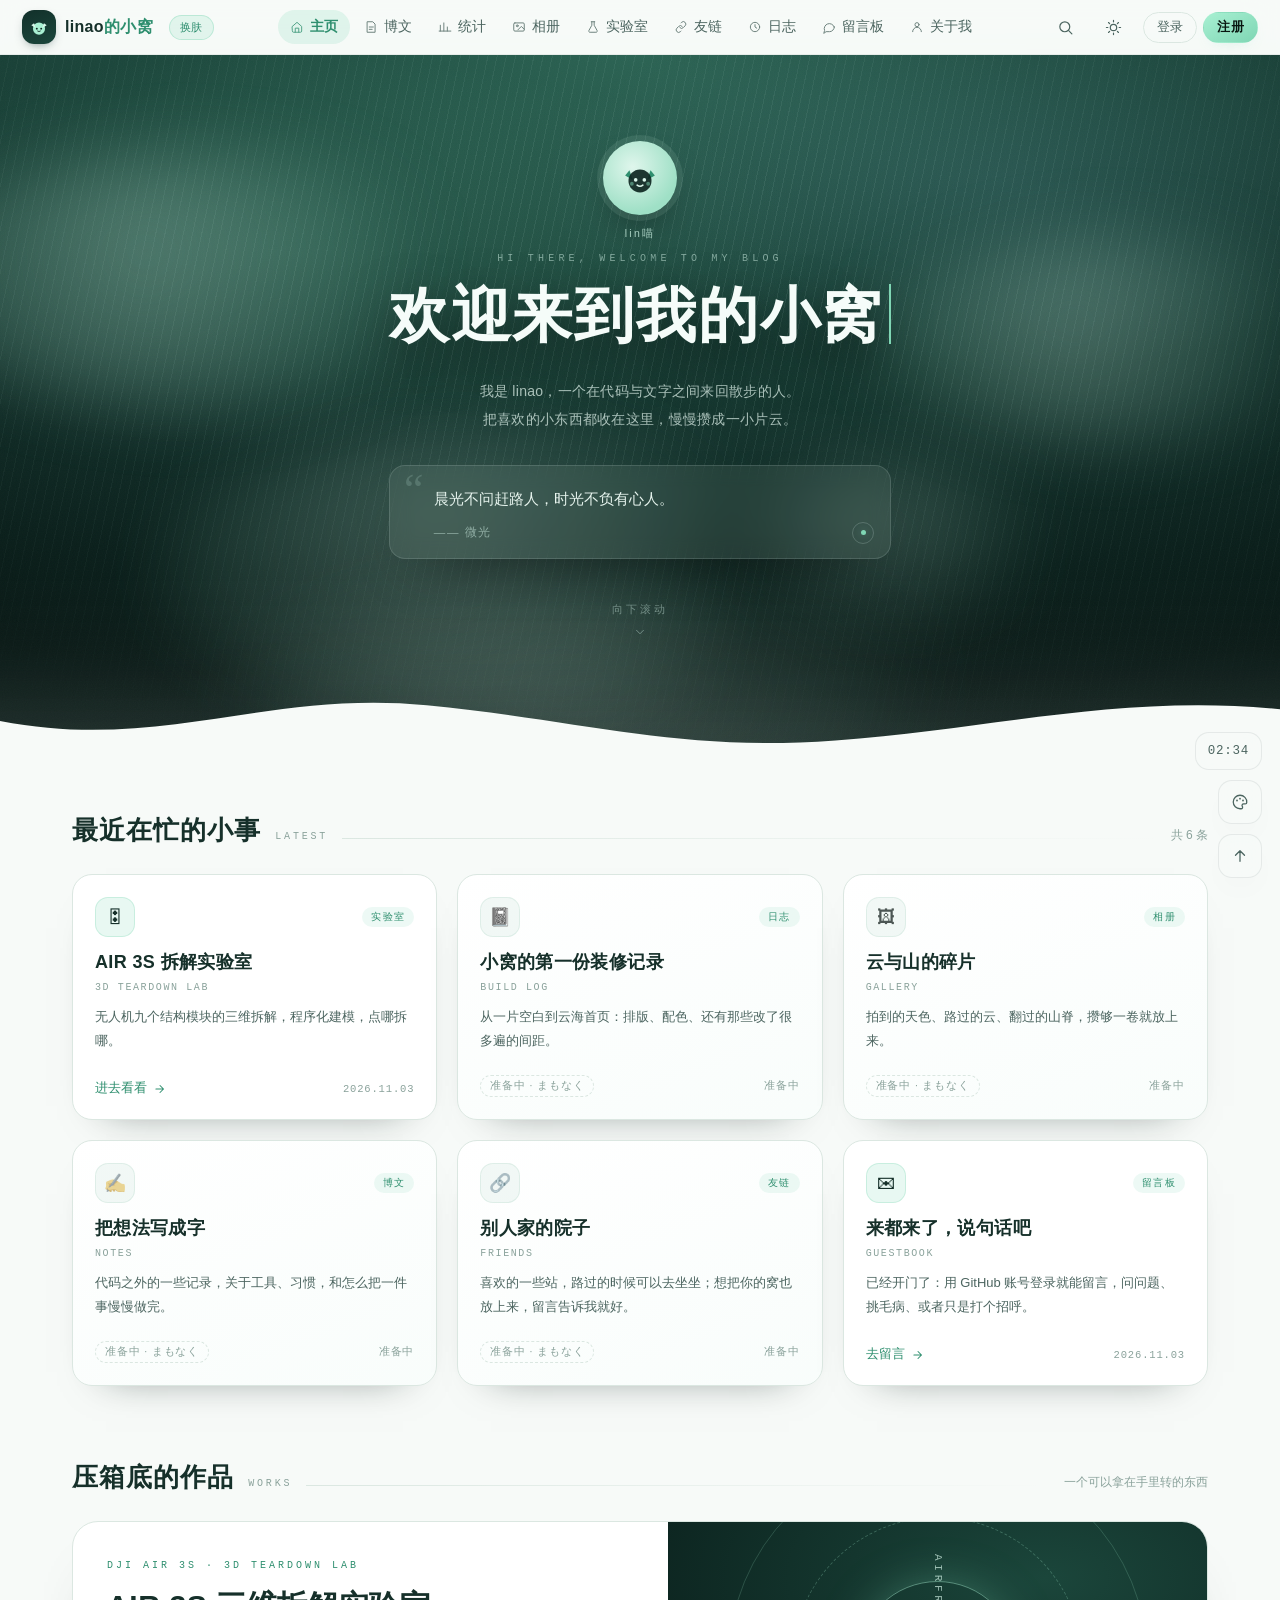
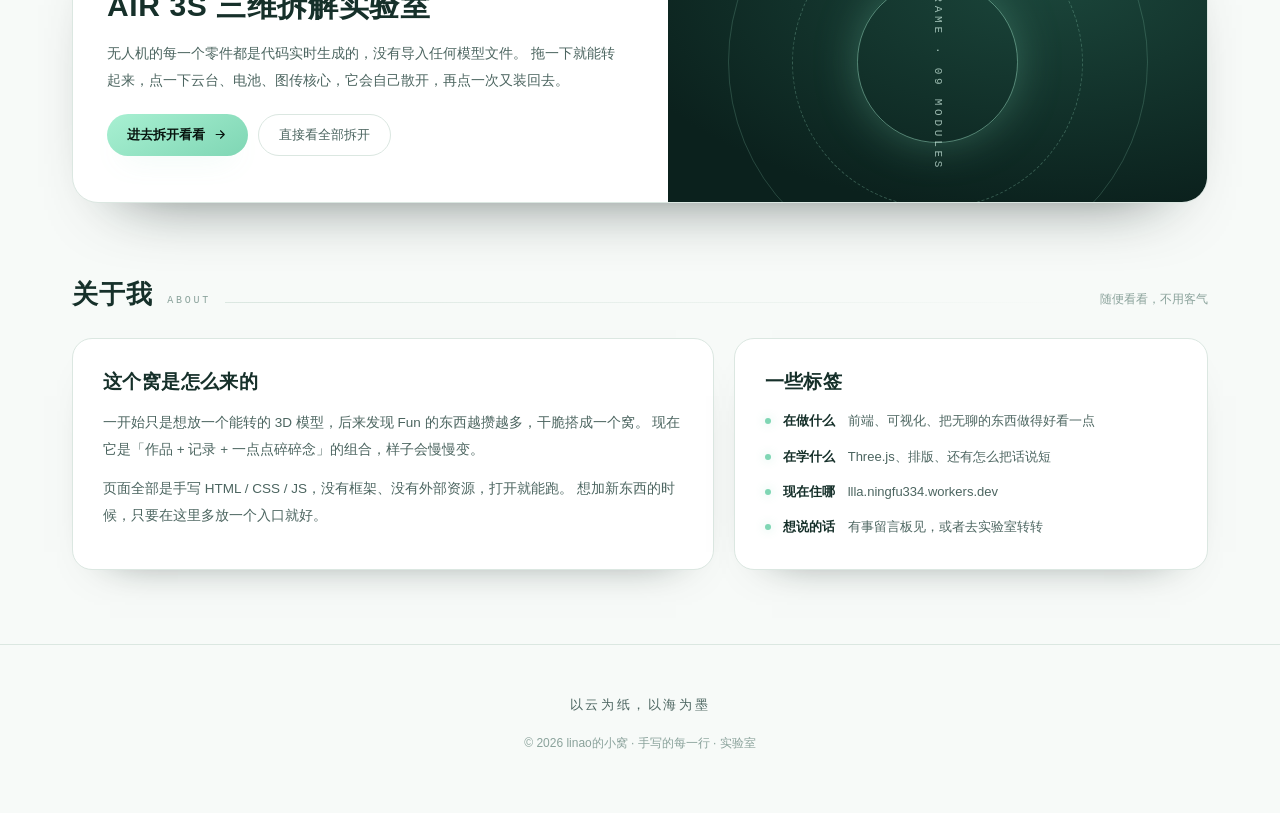
==== commit fb34e332: "feat(guestbook): add /guestbook with giscus backend on GitHub Discussions" ====
--- a/index.html
+++ b/index.html
@@ -477,7 +477,7 @@
       <a class="nav-link" href="#latest" data-key="log">
         <svg viewBox="0 0 24 24" aria-hidden="true"><circle cx="12" cy="12" r="8"/><path d="M12 8v4l3 2"/></svg>日志
       </a>
-      <a class="nav-link" href="#about" data-key="guestbook">
+      <a class="nav-link" href="./guestbook/" data-key="guestbook">
         <svg viewBox="0 0 24 24" aria-hidden="true"><path d="M21 12a8 8 0 01-8 8H7l-4 3 1.4-5A8 8 0 1121 12z"/></svg>留言板
       </a>
       <a class="nav-link" href="#about" data-key="me">
@@ -710,9 +710,10 @@
       tag: "留言板",
       title: "来都来了，说句话吧",
       en: "GUESTBOOK",
-      desc: "不用登录也能聊两句的地方，问问题、挑毛病、或者只是打个招呼。",
-      date: "准备中",
-      soon: true
+      desc: "已经开门了：用 GitHub 账号登录就能留言，问问题、挑毛病、或者只是打个招呼。",
+      date: "2026.11.03",
+      href: "./guestbook/",
+      go: "去留言"
     }
   ];
 
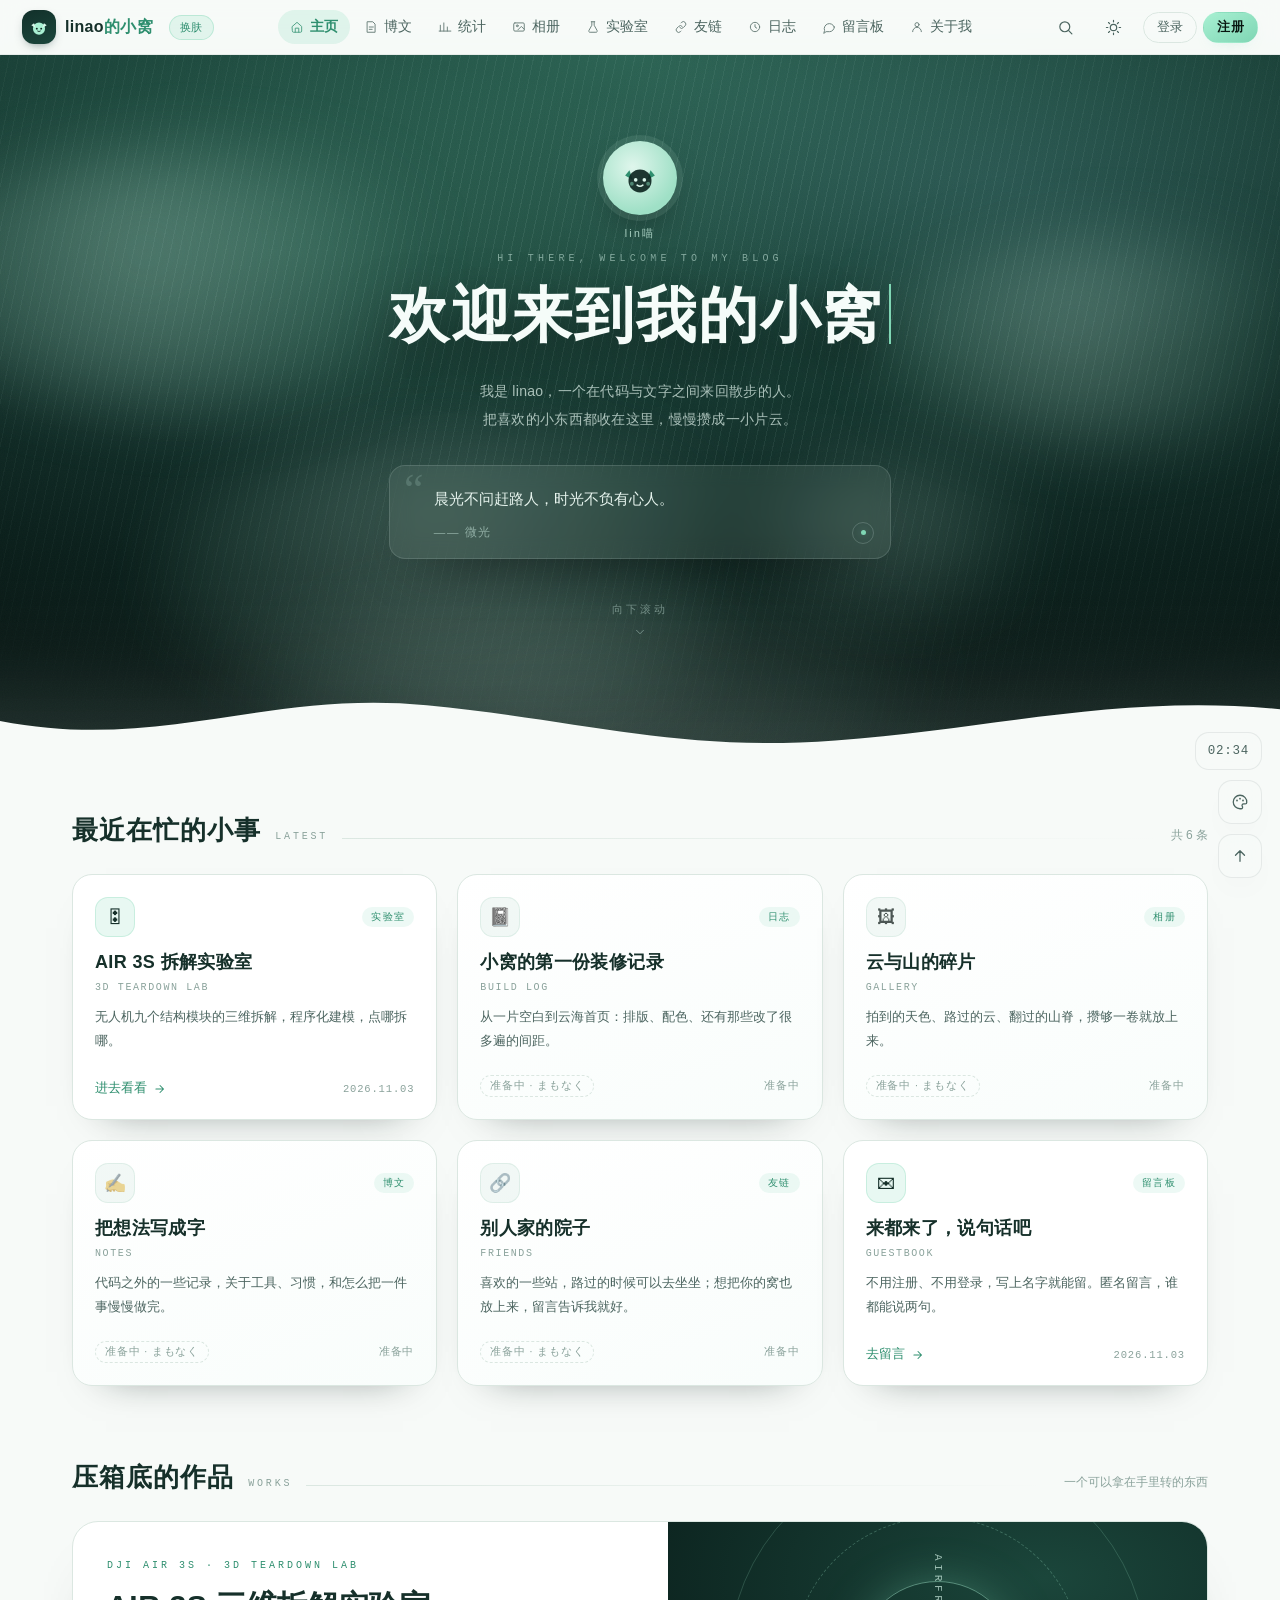
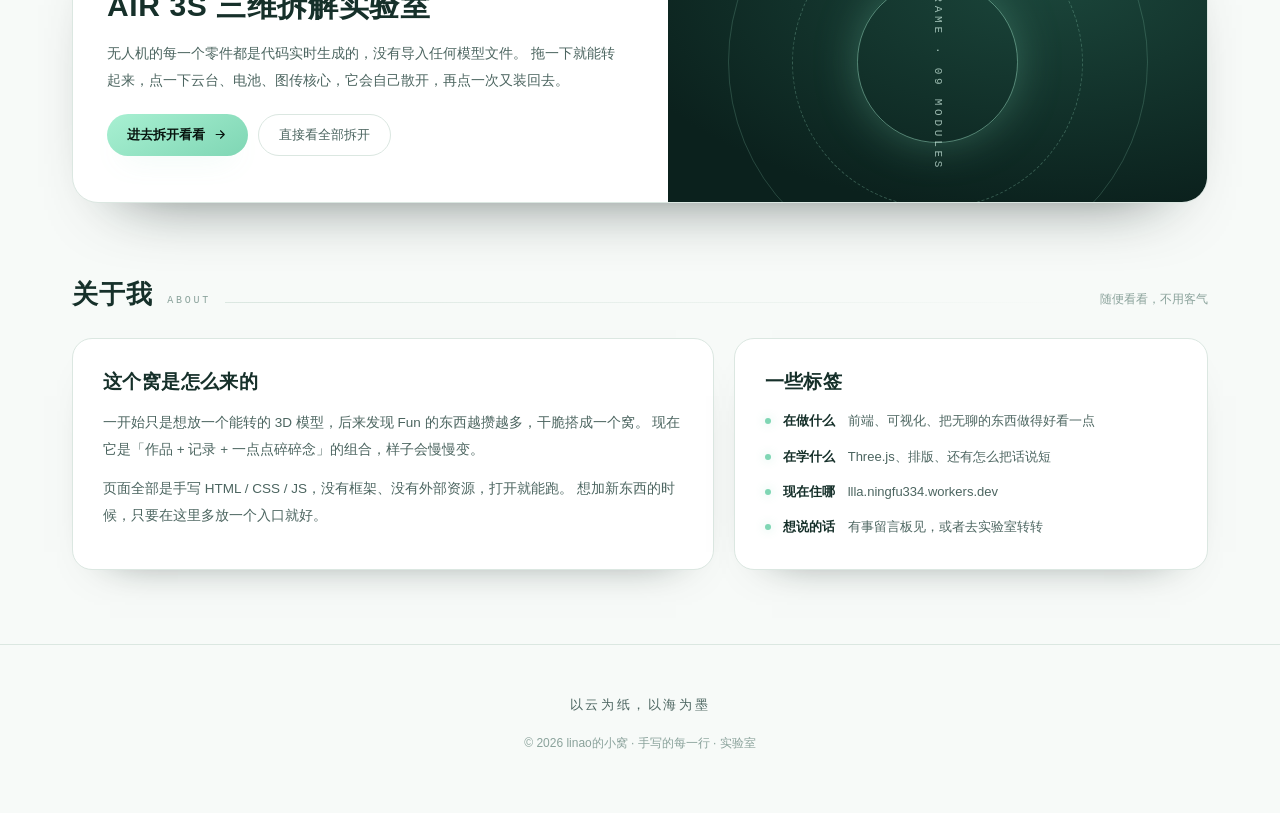
==== commit d28c3b78: "feat(guestbook): anonymous guestbook backed by Cloudflare Worker + KV (no login needed)" ====
--- a/index.html
+++ b/index.html
@@ -710,7 +710,7 @@
       tag: "留言板",
       title: "来都来了，说句话吧",
       en: "GUESTBOOK",
-      desc: "已经开门了：用 GitHub 账号登录就能留言，问问题、挑毛病、或者只是打个招呼。",
+      desc: "不用注册、不用登录，写上名字就能留。匿名留言，谁都能说两句。",
       date: "2026.11.03",
       href: "./guestbook/",
       go: "去留言"
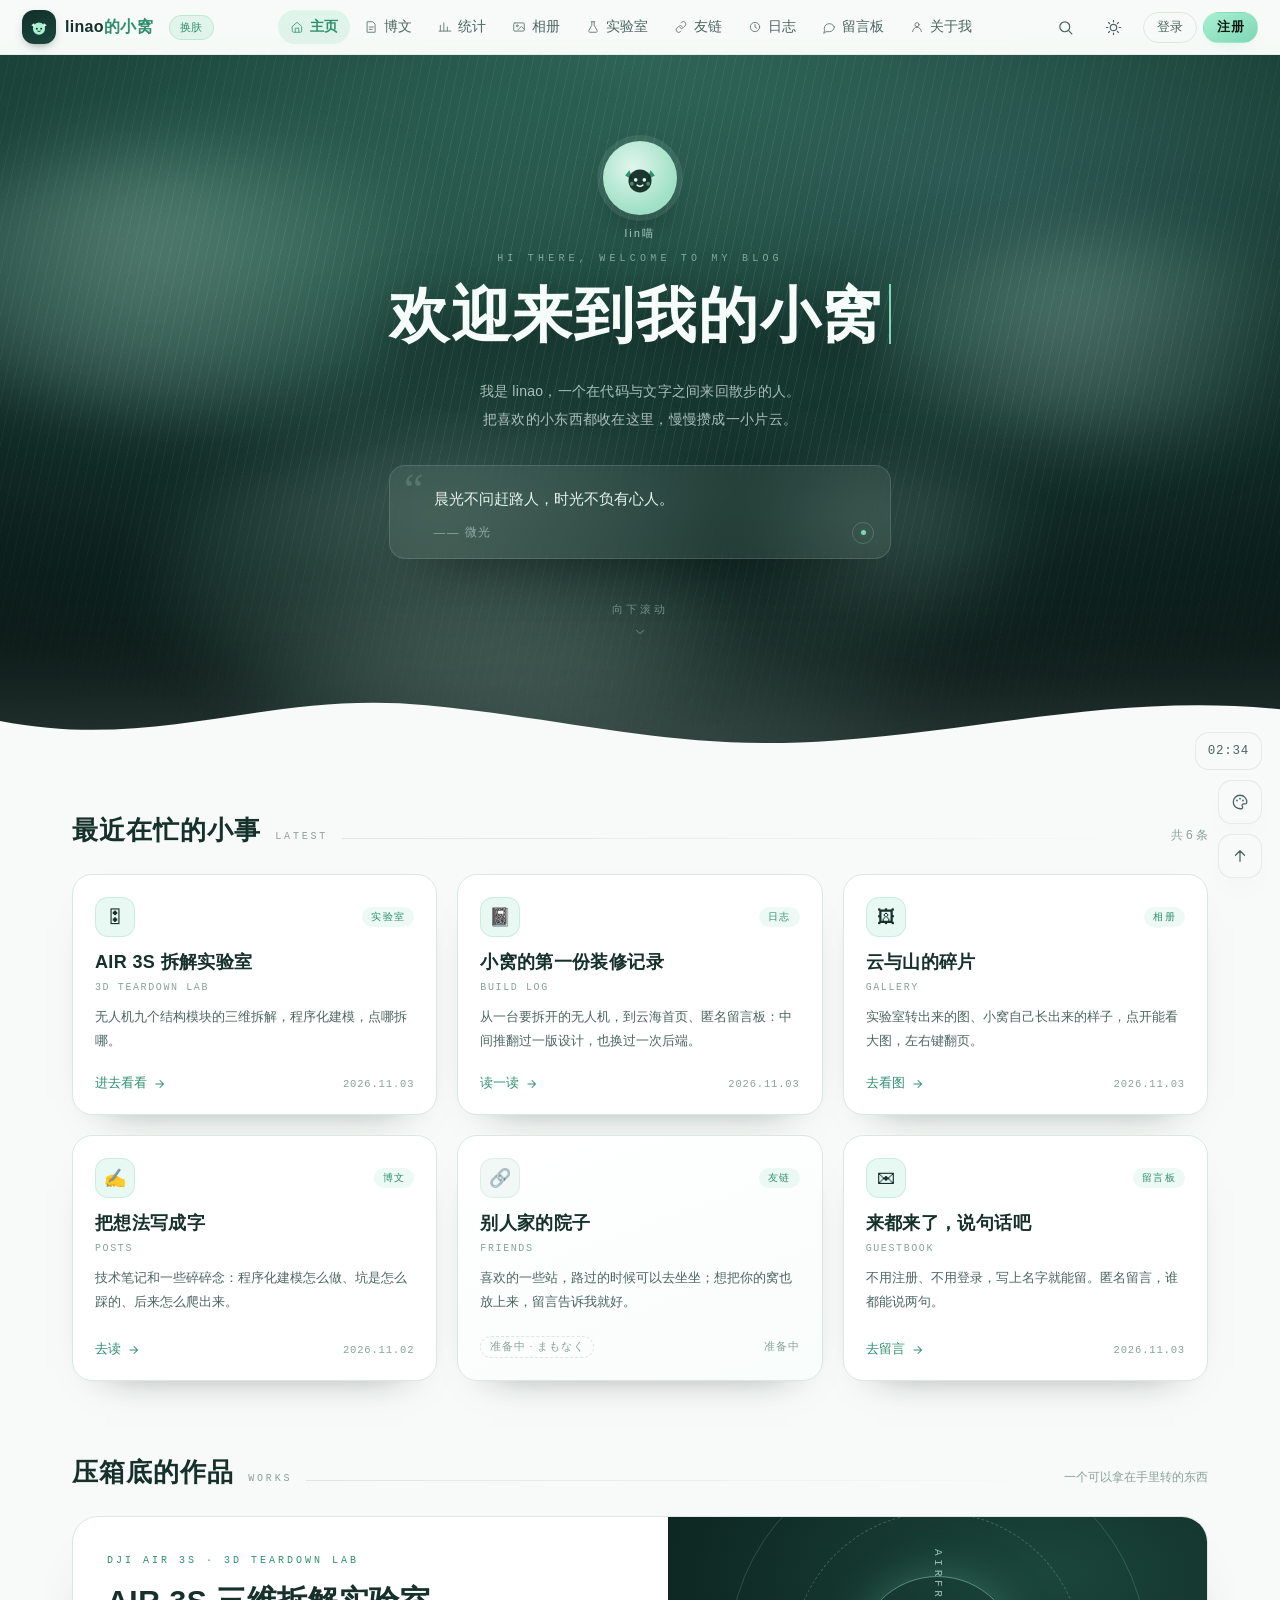
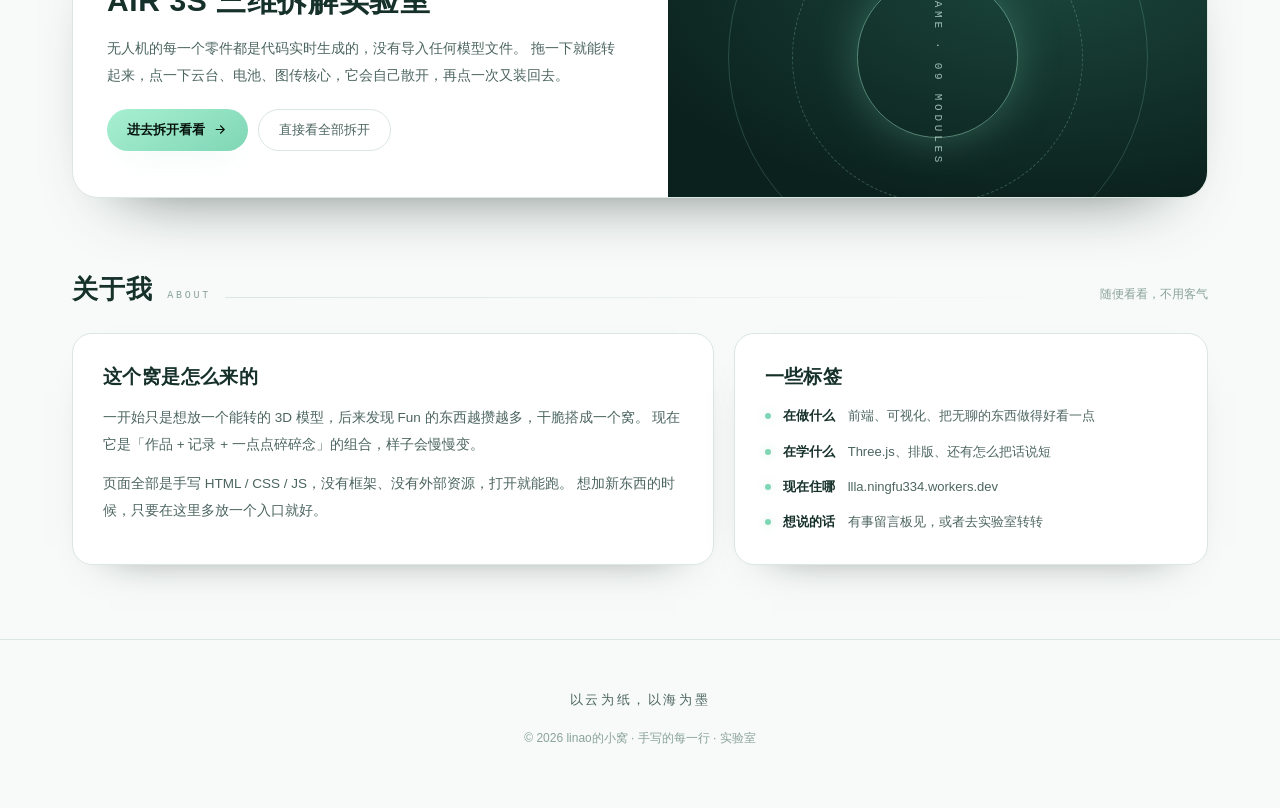
==== commit 31c629db: "feat(gallery,posts): open album with lightbox and blog with two articles; wire home nav + cards" ====
--- a/index.html
+++ b/index.html
@@ -459,22 +459,22 @@
       <a class="nav-link is-on" href="#top" data-key="home">
         <svg viewBox="0 0 24 24" aria-hidden="true"><path d="M4 11l8-7 8 7v8a2 2 0 01-2 2H6a2 2 0 01-2-2z"/><path d="M9 21v-7h6v7"/></svg>主页
       </a>
-      <a class="nav-link" href="#latest" data-key="posts">
+      <a class="nav-link" href="./posts/" data-key="posts">
         <svg viewBox="0 0 24 24" aria-hidden="true"><path d="M6 3h9l4 4v14H6z"/><path d="M9 12h7M9 16h5"/></svg>博文
       </a>
-      <a class="nav-link" href="#latest" data-key="stats">
+      <a class="nav-link" href="#" data-key="stats" data-todo="统计">
         <svg viewBox="0 0 24 24" aria-hidden="true"><path d="M4 19V9M10 19V5M16 19v-7M22 19H2"/></svg>统计
       </a>
-      <a class="nav-link" href="#latest" data-key="gallery">
+      <a class="nav-link" href="./gallery/" data-key="gallery">
         <svg viewBox="0 0 24 24" aria-hidden="true"><rect x="3" y="5" width="18" height="14" rx="2"/><circle cx="9" cy="10" r="1.6"/><path d="M21 16l-5-5-6 6"/></svg>相册
       </a>
       <a class="nav-link" href="./lab/" target="_blank" rel="noopener" data-key="lab">
         <svg viewBox="0 0 24 24" aria-hidden="true"><path d="M9 3h6M10 3v6l-5 9a2 2 0 002 3h10a2 2 0 002-3l-5-9V3"/></svg>实验室
       </a>
-      <a class="nav-link" href="#about" data-key="links">
+      <a class="nav-link" href="#" data-key="links" data-todo="友链">
         <svg viewBox="0 0 24 24" aria-hidden="true"><path d="M10 13a4 4 0 006 0l3-3a4 4 0 10-6-6l-1 1"/><path d="M14 11a4 4 0 00-6 0l-3 3a4 4 0 106 6l1-1"/></svg>友链
       </a>
-      <a class="nav-link" href="#latest" data-key="log">
+      <a class="nav-link" href="./posts/" data-key="log">
         <svg viewBox="0 0 24 24" aria-hidden="true"><circle cx="12" cy="12" r="8"/><path d="M12 8v4l3 2"/></svg>日志
       </a>
       <a class="nav-link" href="./guestbook/" data-key="guestbook">
@@ -674,27 +674,30 @@
       tag: "日志",
       title: "小窝的第一份装修记录",
       en: "BUILD LOG",
-      desc: "从一片空白到云海首页：排版、配色、还有那些改了很多遍的间距。",
-      date: "准备中",
-      soon: true
+      desc: "从一台要拆开的无人机，到云海首页、匿名留言板：中间推翻过一版设计，也换过一次后端。",
+      date: "2026.11.03",
+      href: "./posts/build-log/",
+      go: "读一读"
     },
     {
       mark: "🖼",
       tag: "相册",
       title: "云与山的碎片",
       en: "GALLERY",
-      desc: "拍到的天色、路过的云、翻过的山脊，攒够一卷就放上来。",
-      date: "准备中",
-      soon: true
+      desc: "实验室转出来的图、小窝自己长出来的样子，点开能看大图，左右键翻页。",
+      date: "2026.11.03",
+      href: "./gallery/",
+      go: "去看图"
     },
     {
       mark: "✍",
       tag: "博文",
       title: "把想法写成字",
-      en: "NOTES",
-      desc: "代码之外的一些记录，关于工具、习惯，和怎么把一件事慢慢做完。",
-      date: "准备中",
-      soon: true
+      en: "POSTS",
+      desc: "技术笔记和一些碎碎念：程序化建模怎么做、坑是怎么踩的、后来怎么爬出来。",
+      date: "2026.11.02",
+      href: "./posts/",
+      go: "去读"
     },
     {
       mark: "🔗",
@@ -744,7 +747,9 @@
         if (p.soon) {
           return '<article class="card card--soon" data-soon="' + p.title + '">' + inner + '</article>';
         }
-        return '<a class="card" href="' + p.href + '" target="_blank" rel="noopener">' + inner + '</a>';
+        var external = p.href.indexOf("http") === 0;
+        return '<a class="card" href="' + p.href + '"' +
+          (external ? ' target="_blank" rel="noopener"' : "") + ">" + inner + "</a>";
       }).join("");
     }
     $("#resultNote").textContent = "共 " + list.length + " 条";
@@ -766,7 +771,10 @@
   });
 
   $$("[data-todo]").forEach(function (btn) {
-    btn.addEventListener("click", function () { toast(btn.dataset.todo + " 功能还没接上，先随便逛逛吧～"); });
+    btn.addEventListener("click", function (e) {
+      if (btn.tagName === "A") e.preventDefault();
+      toast(btn.dataset.todo + " 功能还没接上，先随便逛逛吧～");
+    });
   });
 
   /* ---------------- 搜索 ---------------- */
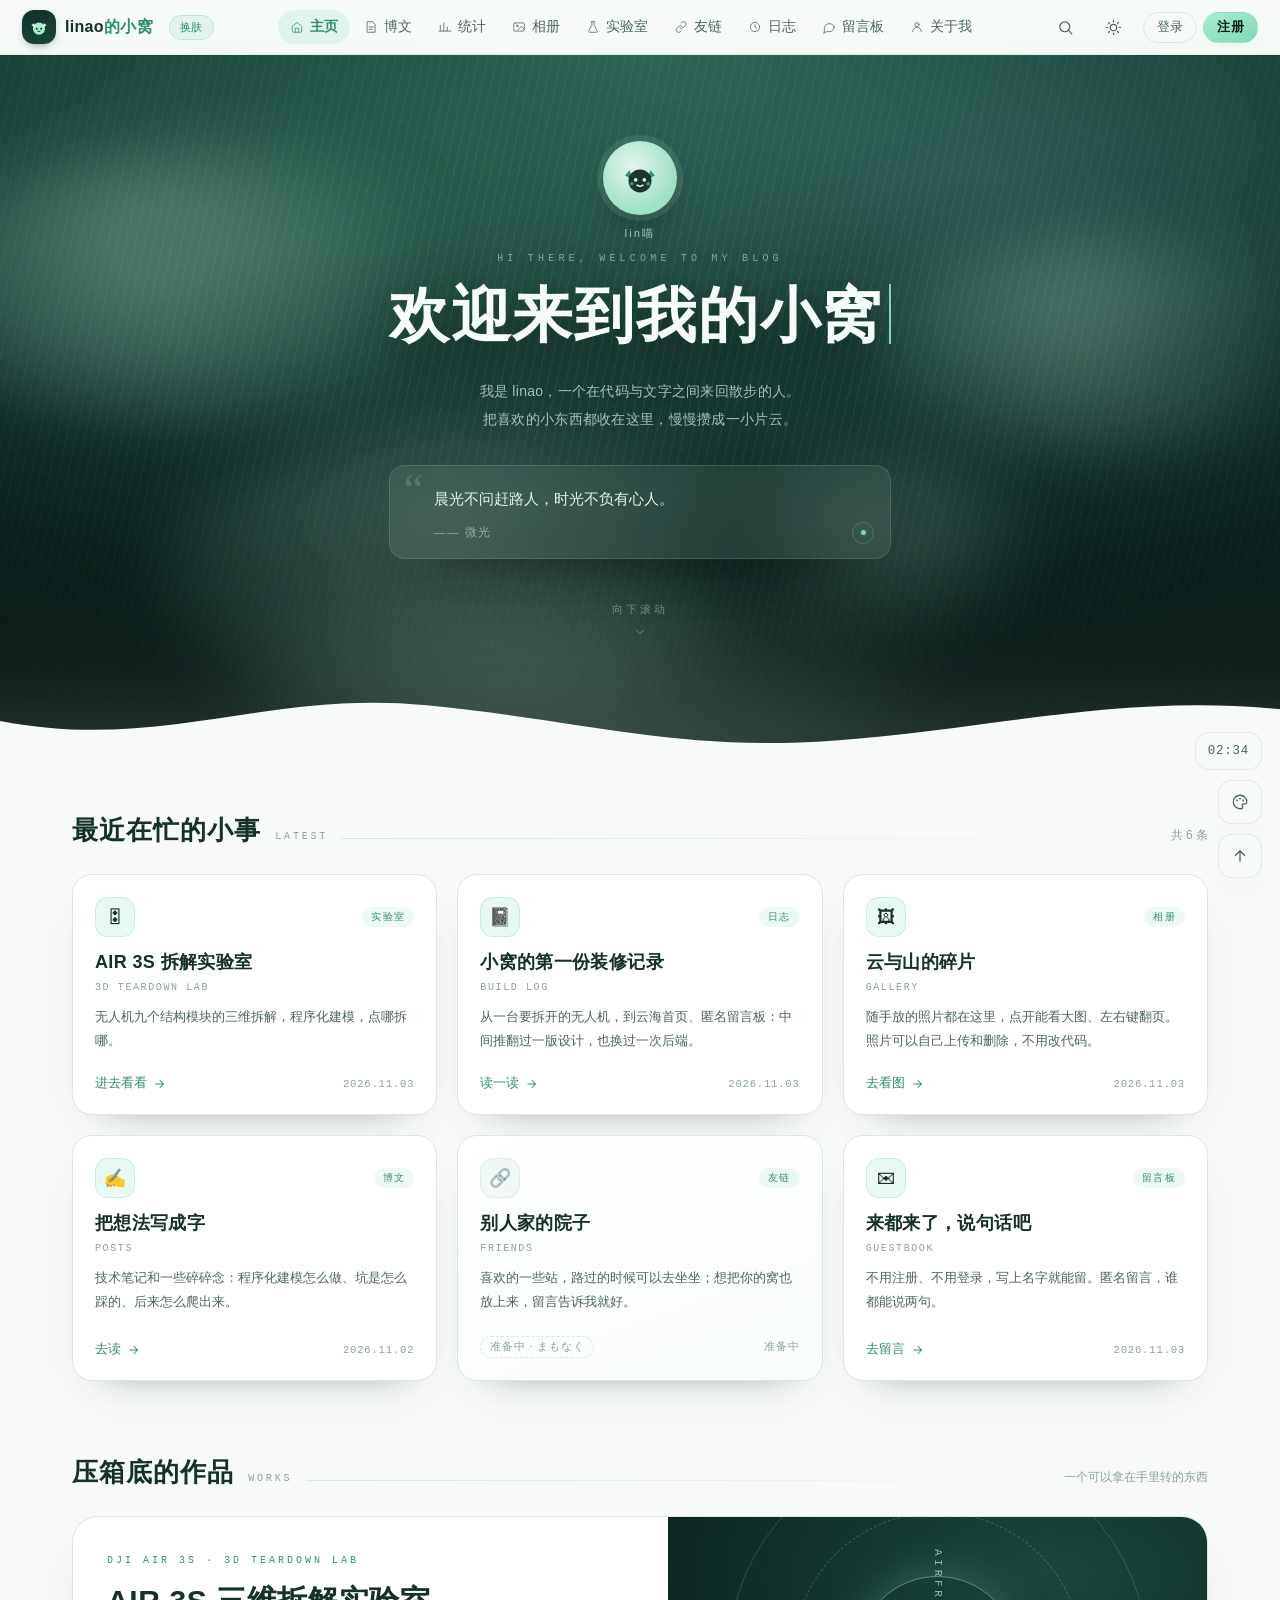
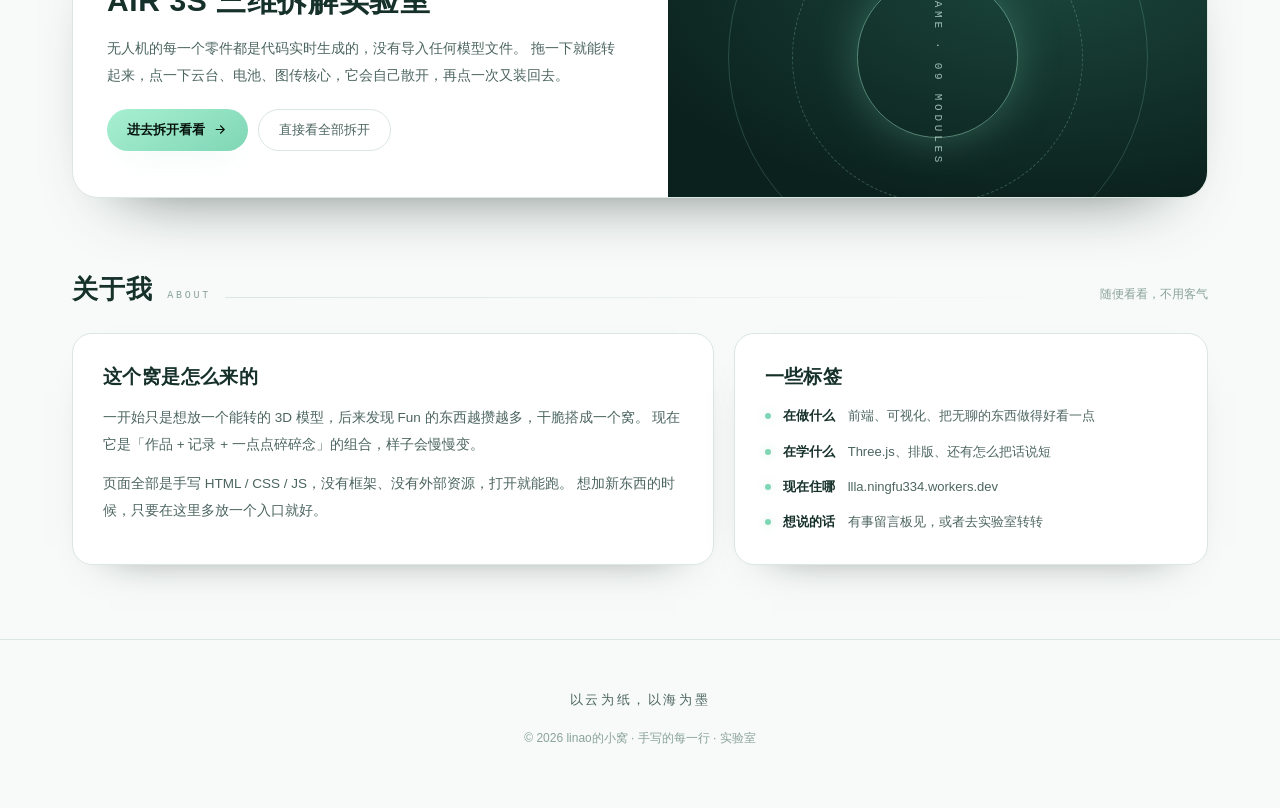
==== commit fec2ba91: "feat(gallery): admin upload/delete via Worker+KV; remove all seeded photos" ====
--- a/index.html
+++ b/index.html
@@ -684,7 +684,7 @@
       tag: "相册",
       title: "云与山的碎片",
       en: "GALLERY",
-      desc: "实验室转出来的图、小窝自己长出来的样子，点开能看大图，左右键翻页。",
+      desc: "随手放的照片都在这里，点开能看大图、左右键翻页。照片可以自己上传和删除，不用改代码。",
       date: "2026.11.03",
       href: "./gallery/",
       go: "去看图"
